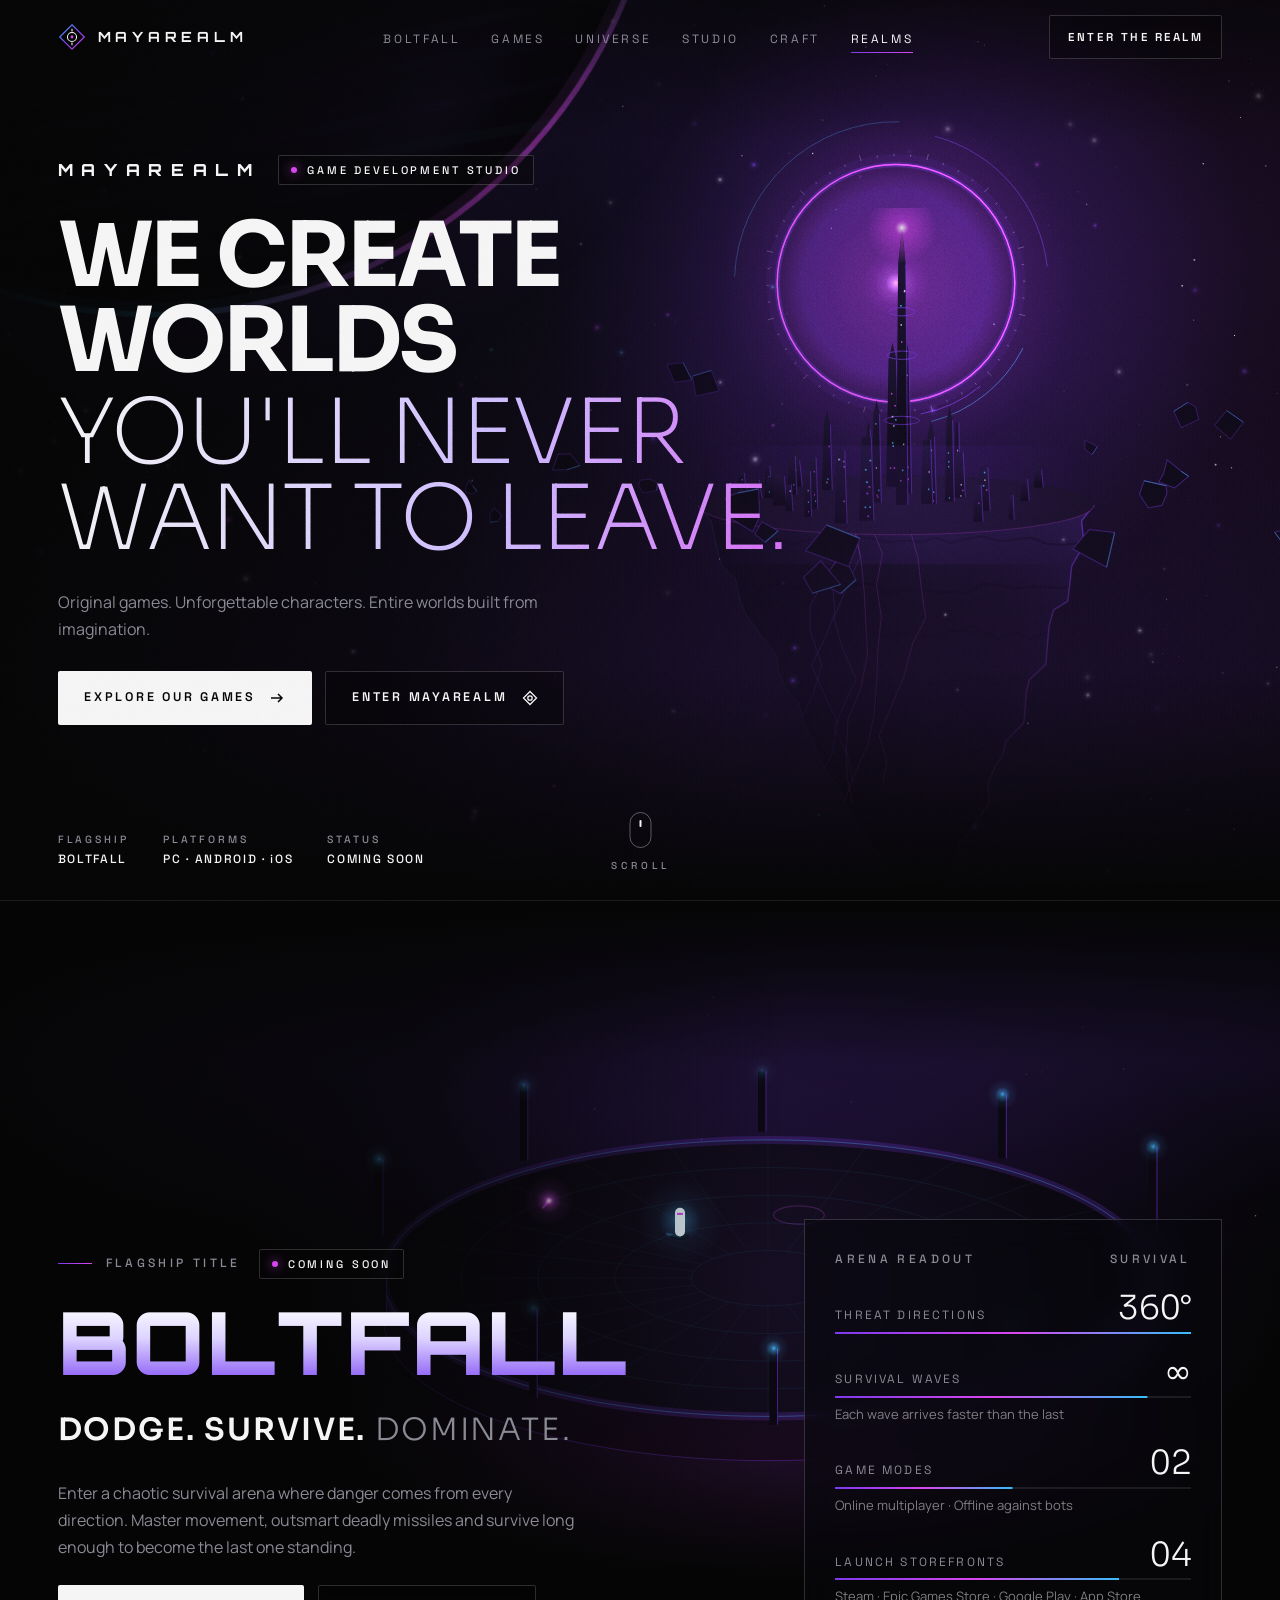
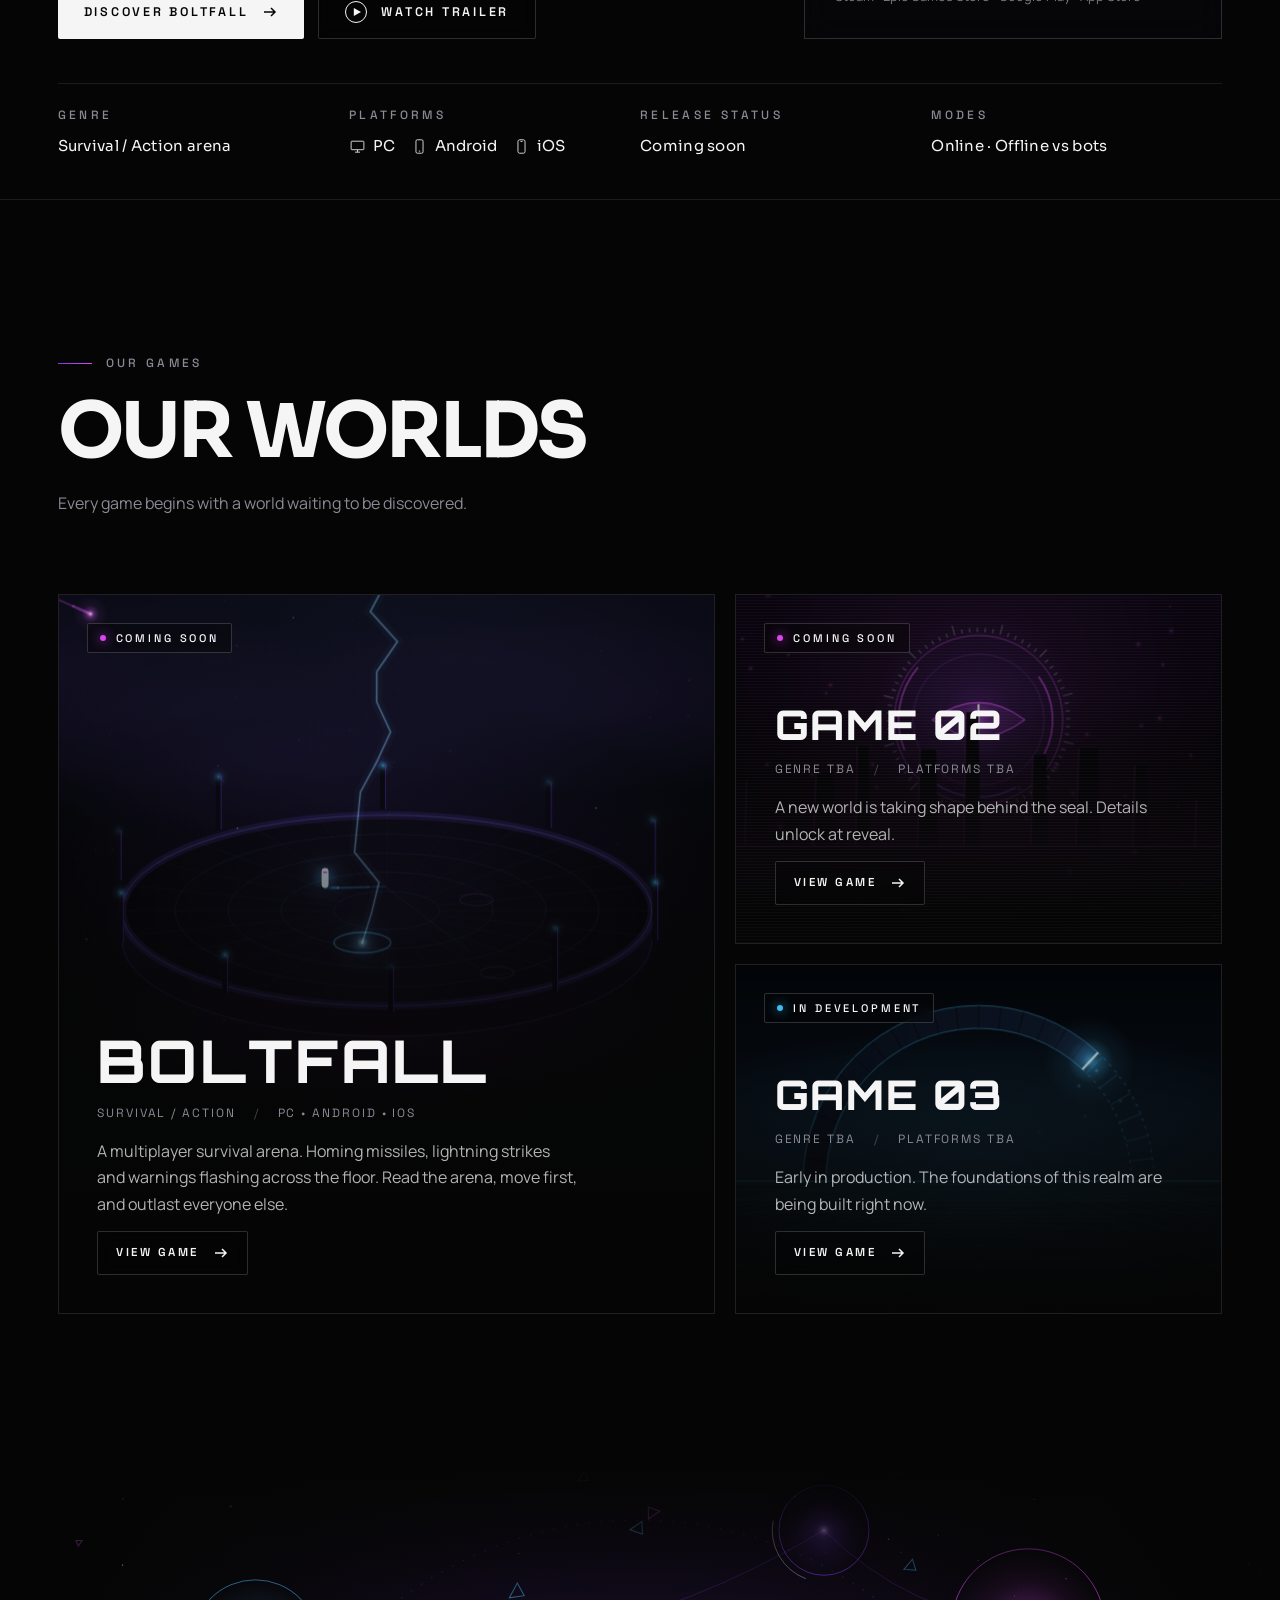
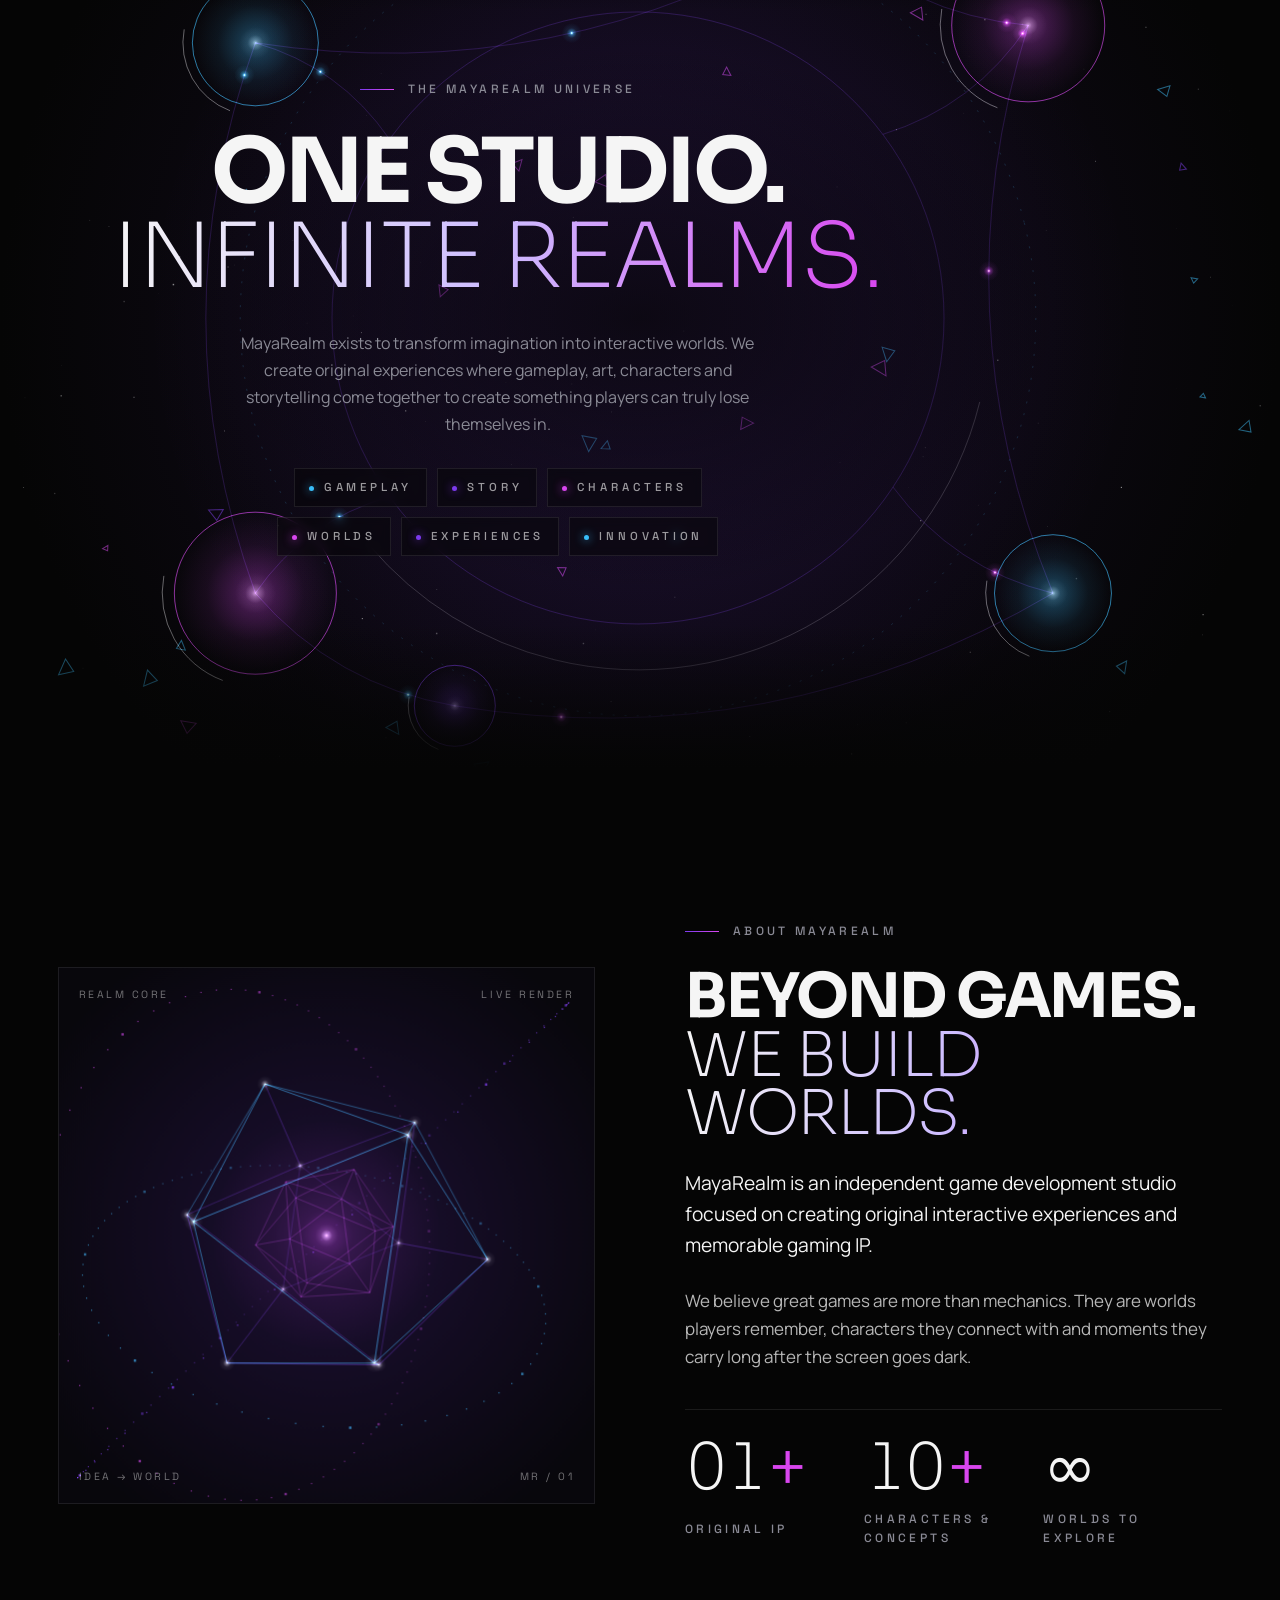
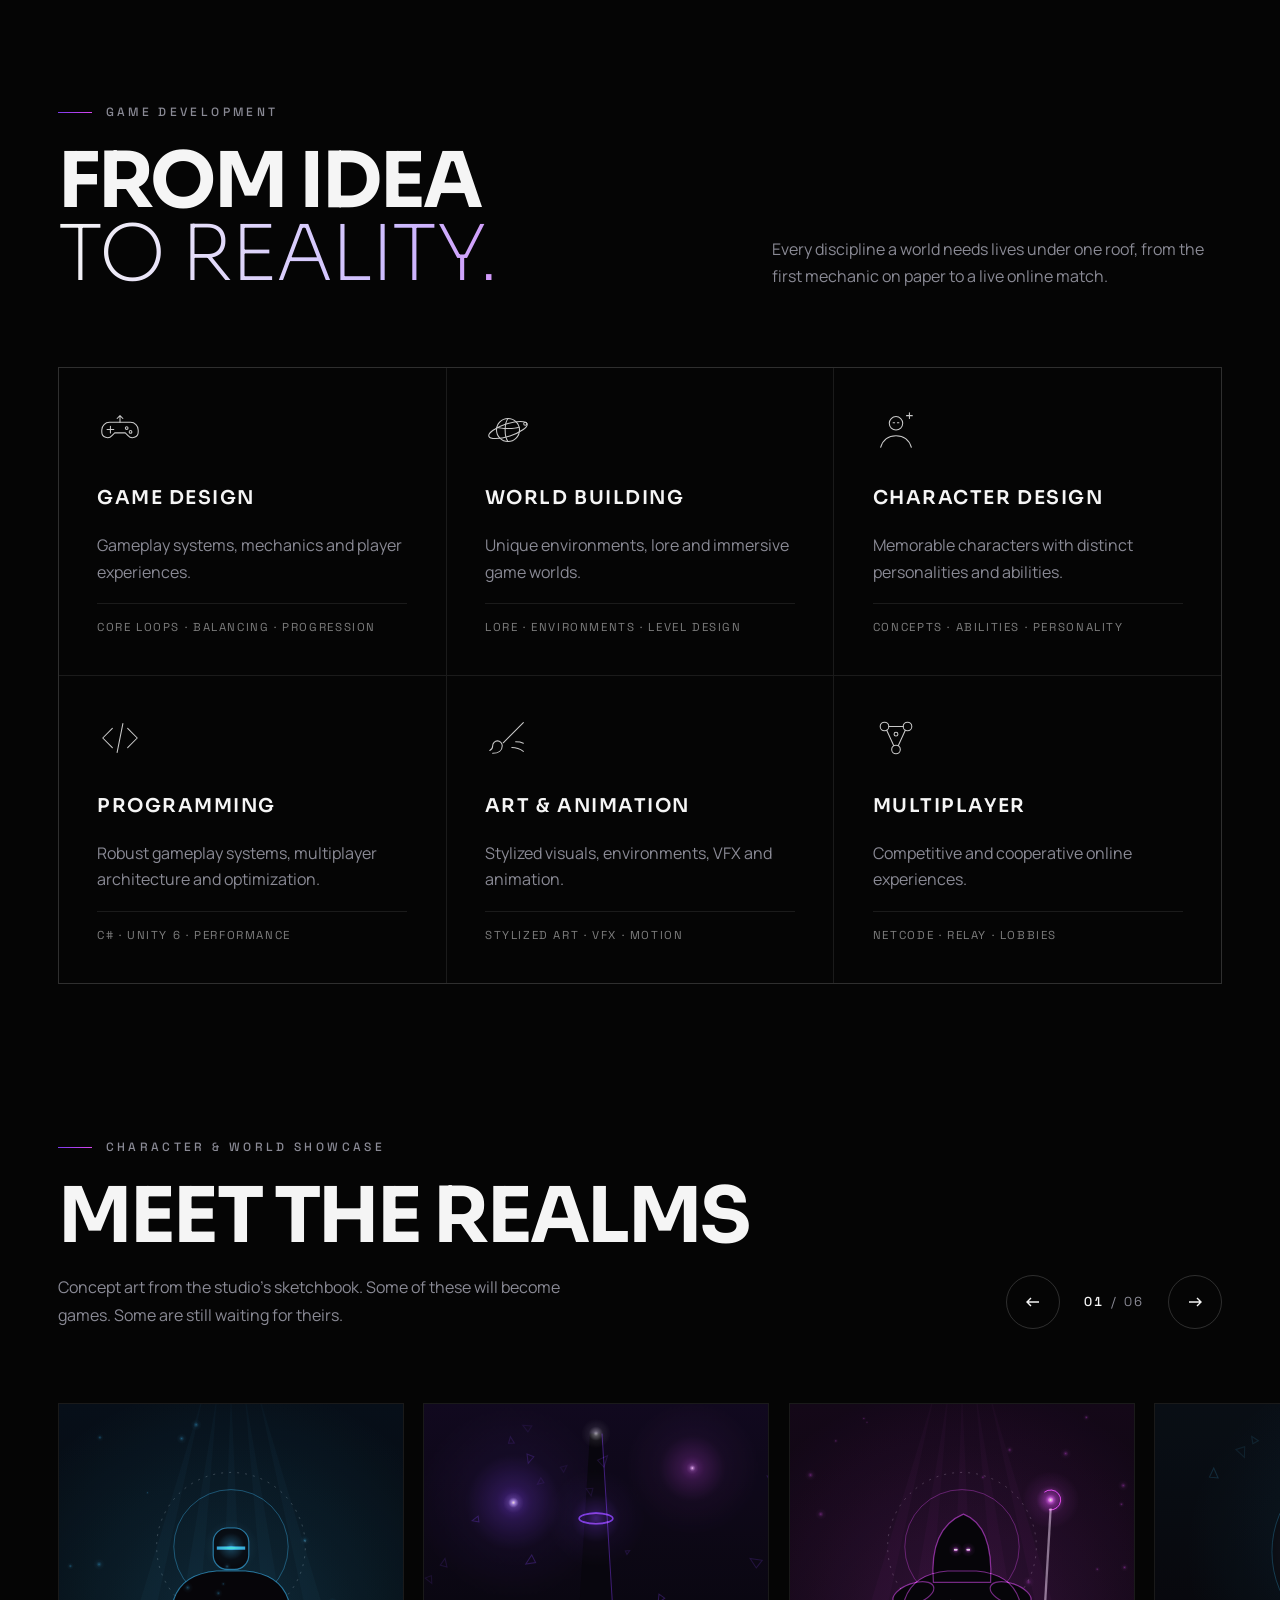
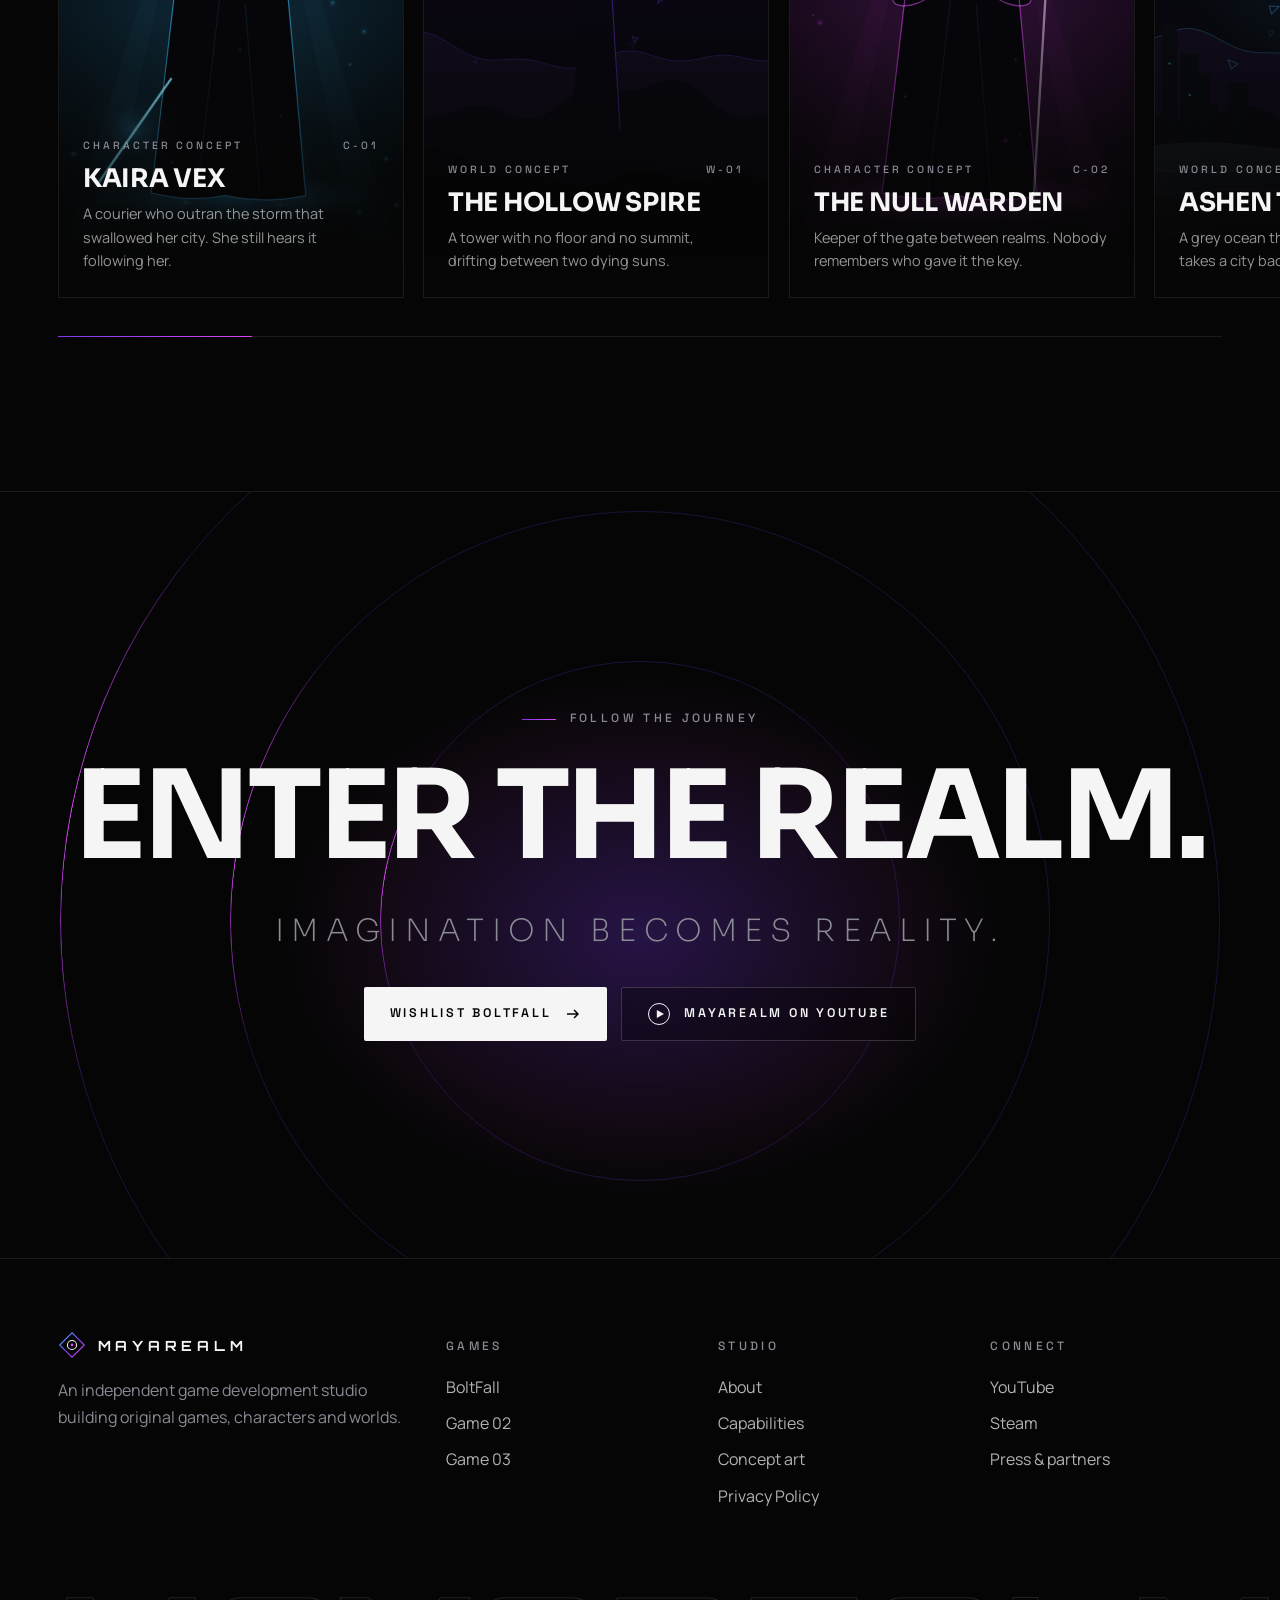
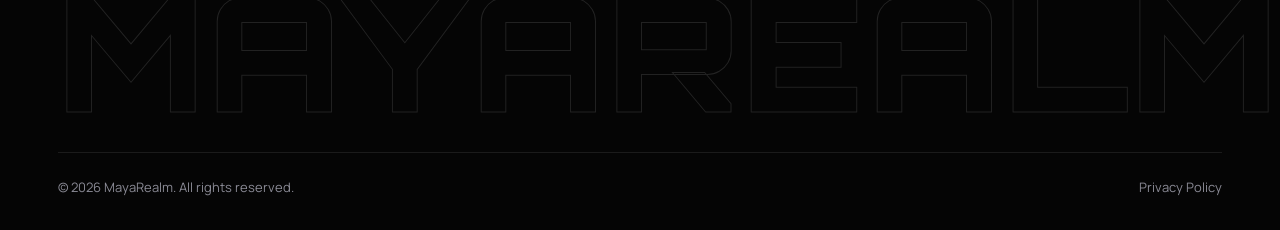
==== index.html @ f2be4c6c "Update print statement from 'Hello' to 'Goodbye'" ====
<!doctype html>
<html lang="en">
<head>
<meta charset="utf-8">
<meta name="viewport" content="width=device-width, initial-scale=1, viewport-fit=cover">
<title>MayaRealm — Game Development Studio</title>
<meta name="description" content="MayaRealm is an independent game development studio creating original games, characters and worlds. Home of BoltFall.">
<meta name="theme-color" content="#050505">
<link rel="icon" href="Maya_Final_Logo.png" type="image">
<!-- Social previews: add og-image.jpg (1200x630) and set your live domain below -->
<meta property="og:type" content="website">
<meta property="og:title" content="MayaRealm — We create worlds you'll never want to leave.">
<meta property="og:description" content="Original games. Unforgettable characters. Entire worlds built from imagination.">
<meta property="og:image" content="og-image.jpg">
<meta name="twitter:card" content="summary_large_image">
<link rel="preconnect" href="https://fonts.googleapis.com">
<link rel="preconnect" href="https://fonts.gstatic.com" crossorigin>
<link rel="stylesheet" href="https://fonts.googleapis.com/css2?family=Manrope:wght@400;500;600;700&family=Orbitron:wght@500;700;800;900&family=Sora:wght@200;300;400;600;700;800&family=Space+Grotesk:wght@400;500;600&display=swap">
<style>
/* Layout: full-bleed cinematic canvases stacked as "realms", each one a scene; content sits on a 1360px wrap with wide gutters. One portal light per scene, everything else stays black. */
:root{
  --void:#050505; --char:#0B0B0F; --plum:#160D24;
  --violet:#7C3AED; --magenta:#D946EF; --ice:#38BDF8;
  --bone:#F5F5F5; --ash:#8A8A95;
  --line:rgba(245,245,245,.09); --line-2:rgba(245,245,245,.17);
  --f-display:'Sora','Segoe UI',system-ui,sans-serif;
  --f-mark:'Orbitron','Sora',system-ui,sans-serif;
  --f-body:'Manrope','Inter',system-ui,-apple-system,sans-serif;
  --f-label:'Space Grotesk',ui-monospace,'SFMono-Regular',Menlo,monospace;
  --gut:clamp(16px,4.5vw,64px);
  --ease:cubic-bezier(.2,.7,.1,1);
  color-scheme:dark;
}
*,*::before,*::after{box-sizing:border-box}
html{background:var(--void);scroll-behavior:smooth;-webkit-text-size-adjust:100%}
body{margin:0;background:var(--void);color:var(--bone);font-family:var(--f-body);font-size:16px;line-height:1.65;-webkit-font-smoothing:antialiased;overflow-x:hidden}
::selection{background:var(--violet);color:var(--bone)}
a{color:inherit;text-decoration:none}
button{font:inherit;color:inherit;background:none;border:0;cursor:pointer;padding:0}
canvas{display:block}
:focus-visible{outline:1px solid var(--ice);outline-offset:4px}
.wrap{width:100%;max-width:1360px;margin-inline:auto;padding-inline:var(--gut)}
.label{font-family:var(--f-label);font-size:12px;font-weight:500;letter-spacing:.28em;text-transform:uppercase;color:var(--ash)}
.h-display{font-family:var(--f-display);font-weight:700;text-transform:uppercase;letter-spacing:-.035em;line-height:.95;text-wrap:balance;margin:0}
.h-display .thin{font-weight:200;letter-spacing:-.02em;display:block}
.lede{color:var(--ash);font-size:clamp(16px,1.25vw,19px);max-width:52ch;margin:0;line-height:1.7}
.grad{background:linear-gradient(100deg,var(--bone) 0%,#cdbcff 50%,var(--magenta) 100%);-webkit-background-clip:text;background-clip:text;color:transparent}
.eyebrow{display:flex;align-items:center;gap:14px}
.eyebrow::before{content:"";width:34px;height:1px;background:linear-gradient(90deg,var(--violet),var(--magenta))}

/* buttons */
.btn{position:relative;display:inline-flex;align-items:center;justify-content:center;gap:14px;height:54px;padding-inline:26px;font-family:var(--f-label);font-size:12.5px;font-weight:600;letter-spacing:.22em;text-transform:uppercase;border-radius:2px;transition:transform .5s var(--ease),box-shadow .5s var(--ease),background .4s,color .4s,border-color .4s;white-space:nowrap}
.btn svg{width:16px;height:16px;flex:none;transition:transform .5s var(--ease)}
.btn:hover svg.arr{transform:translateX(4px)}
.btn-primary{background:var(--bone);color:var(--void)}
.btn-primary:hover{box-shadow:0 0 0 1px rgba(124,58,237,.7),0 12px 50px -8px rgba(124,58,237,.75),0 0 100px -20px rgba(217,70,239,.6)}
.btn-ghost{border:1px solid var(--line-2);color:var(--bone);background:rgba(5,5,5,.3);-webkit-backdrop-filter:blur(8px);backdrop-filter:blur(8px)}
.btn-ghost:hover{border-color:rgba(124,58,237,.85);background:rgba(22,13,36,.7)}
.btn-sm{height:44px;padding-inline:18px;font-size:11.5px}
.btn-row{display:flex;flex-wrap:wrap;gap:14px}
.chip{display:inline-flex;align-items:center;gap:10px;height:30px;padding-inline:12px;border:1px solid var(--line-2);border-radius:2px;font-family:var(--f-label);font-size:11px;font-weight:500;letter-spacing:.26em;text-transform:uppercase;color:var(--bone);background:rgba(5,5,5,.4);-webkit-backdrop-filter:blur(6px);backdrop-filter:blur(6px);white-space:nowrap}
.dot{width:6px;height:6px;border-radius:50%;background:var(--magenta);box-shadow:0 0 12px var(--magenta);animation:pulse 2.4s ease-in-out infinite;flex:none}
.dot.ice{background:var(--ice);box-shadow:0 0 12px var(--ice)}

/* nav */
.nav{position:fixed;inset:0 0 auto 0;z-index:60;padding-top:env(safe-area-inset-top,0px);transition:background .5s,border-color .5s;border-bottom:1px solid transparent}
.nav.scrolled{background:rgba(5,5,5,.74);-webkit-backdrop-filter:blur(14px) saturate(140%);backdrop-filter:blur(14px) saturate(140%);border-bottom-color:var(--line)}
.nav-in{display:flex;align-items:center;justify-content:space-between;height:74px;gap:24px}
.brand{display:flex;align-items:center;gap:12px;font-family:var(--f-mark);font-weight:700;font-size:14px;letter-spacing:.34em}
.brand svg{width:28px;height:28px;flex:none}
.nav-links{display:flex;gap:clamp(18px,2.4vw,34px);list-style:none;margin:0;padding:0}
.nav-links a{font-family:var(--f-label);font-size:12px;letter-spacing:.22em;text-transform:uppercase;color:var(--ash);transition:color .3s;position:relative;padding-block:6px}
.nav-links a::after{content:"";position:absolute;left:0;right:100%;bottom:0;height:1px;background:linear-gradient(90deg,var(--violet),var(--magenta));transition:right .5s var(--ease)}
.nav-links a:hover,.nav-links a.active{color:var(--bone)}
.nav-links a:hover::after,.nav-links a.active::after{right:0}
.burger{display:none;width:44px;height:44px;align-items:center;justify-content:center}
.burger span{display:block;width:22px;height:1px;background:var(--bone);position:relative;transition:background .3s}
.burger span::before,.burger span::after{content:"";position:absolute;left:0;width:22px;height:1px;background:var(--bone);transition:transform .4s var(--ease)}
.burger span::before{top:-7px}.burger span::after{top:7px}
.nav.open .burger span{background:transparent}
.nav.open .burger span::before{transform:translateY(7px) rotate(45deg)}
.nav.open .burger span::after{transform:translateY(-7px) rotate(-45deg)}
.mnav{display:none}
@media (max-width:980px){
  .nav-links,.nav-cta{display:none}
  .burger{display:inline-flex}
  .mnav{display:grid;padding-inline:var(--gut);max-height:0;overflow:hidden;transition:max-height .6s var(--ease)}
  .nav.open{background:rgba(5,5,5,.96)}
  .nav.open .mnav{max-height:560px;padding-bottom:28px}
  .mnav a{font-family:var(--f-display);font-size:26px;font-weight:300;text-transform:uppercase;padding-block:10px;border-bottom:1px solid var(--line)}
}

/* hero */
.hero{position:relative;min-height:100svh;display:grid;align-items:center;overflow:hidden;isolation:isolate}
.hero canvas{position:absolute;inset:0;width:100%;height:100%;z-index:-2}
.hero::before{content:"";position:absolute;inset:0;z-index:-1;background:linear-gradient(90deg,rgba(5,5,5,.93) 0%,rgba(5,5,5,.72) 30%,rgba(5,5,5,.14) 58%,rgba(5,5,5,0) 75%),linear-gradient(0deg,var(--void) 0%,rgba(5,5,5,0) 26%),linear-gradient(180deg,rgba(5,5,5,.6) 0%,rgba(5,5,5,0) 16%)}
.hero-content{padding-block:140px 160px;display:grid;gap:28px;justify-items:start;max-width:880px}
.stamp{display:flex;align-items:center;gap:18px;flex-wrap:wrap}
.stamp .mark{font-family:var(--f-mark);font-weight:800;font-size:clamp(14px,1.3vw,18px);letter-spacing:.52em}
.hero h1{font-size:clamp(2.45rem,7vw,6.8rem)}
.hero h1 .thin{margin-top:.08em}
.seq>*{animation:rise 1.6s var(--ease) both;animation-delay:calc(var(--i,0)*.14s + .25s)}
.hud{position:absolute;left:0;right:0;bottom:30px}
.hud .wrap{display:flex;justify-content:space-between;align-items:flex-end;gap:24px}
.hud-meta{display:flex;gap:34px;flex-wrap:wrap}
.hud-meta div{display:grid;gap:2px}
.hud-meta .label{font-size:10.5px}
.hud-meta b{font-family:var(--f-label);font-weight:500;font-size:12px;letter-spacing:.14em;color:var(--bone)}
.scroll-ind{position:absolute;left:50%;bottom:26px;transform:translateX(-50%);display:grid;justify-items:center;gap:10px}
.scroll-ind .mouse{width:22px;height:36px;border:1px solid rgba(245,245,245,.35);border-radius:12px;position:relative}
.scroll-ind .mouse::after{content:"";position:absolute;left:50%;top:7px;width:2px;height:7px;margin-left:-1px;border-radius:2px;background:var(--bone);animation:wheel 2.8s var(--ease) infinite}
.scroll-ind .label{font-size:10px;letter-spacing:.4em}
@media (max-width:820px){
  .hero{align-items:end}
  .hero::before{background:linear-gradient(0deg,var(--void) 0%,rgba(5,5,5,.9) 40%,rgba(5,5,5,.35) 64%,rgba(5,5,5,.15) 100%)}
  .hero-content{padding-block:50svh 120px}
  .hud-meta{display:none}
}

/* sections */
.sec{position:relative;padding-block:clamp(96px,12vw,176px)}
.sec-head{display:grid;gap:22px;margin-bottom:clamp(44px,6vw,84px)}
.sec-head h2{font-size:clamp(2.4rem,6vw,5.6rem)}
.js .rv{transform:translateY(34px);transition:transform 1.3s var(--ease)}
.js .rv.in{transform:none}

/* featured */
.feature{position:relative;min-height:min(1000px,100svh);display:grid;align-items:end;overflow:hidden;isolation:isolate;border-block:1px solid var(--line)}
.feature canvas{position:absolute;inset:0;width:100%;height:100%;z-index:-2}
.feature::before{content:"";position:absolute;inset:0;z-index:-1;background:linear-gradient(90deg,rgba(5,5,5,.94) 0%,rgba(5,5,5,.7) 32%,rgba(5,5,5,0) 62%),linear-gradient(0deg,rgba(5,5,5,.97) 0%,rgba(5,5,5,0) 40%),linear-gradient(180deg,var(--void) 0%,rgba(5,5,5,0) 18%)}
.feat-grid{display:grid;grid-template-columns:minmax(0,1.25fr) minmax(0,.75fr);gap:48px;align-items:end;padding-block:170px 44px}
.feat-copy{display:grid;gap:24px;justify-items:start;min-width:0}
.feat-title{position:relative;font-family:var(--f-mark);font-weight:900;font-size:clamp(2.6rem,6.8vw,7.2rem);line-height:.9;letter-spacing:.03em;margin:0;background:linear-gradient(180deg,#fff 0%,#ddd4ff 45%,#8b5cf6 100%);-webkit-background-clip:text;background-clip:text;color:transparent}
.feat-title::after{content:attr(data-text);position:absolute;inset:0;background:none;-webkit-text-fill-color:var(--ice);color:var(--ice);opacity:0;animation:glitch 7s steps(1) infinite}
.feat-head{font-family:var(--f-display);font-weight:600;font-size:clamp(1.3rem,2.4vw,2.1rem);letter-spacing:.06em;text-transform:uppercase;margin:0}
.feat-head span{color:var(--ash);font-weight:300}
.stats-panel{border:1px solid var(--line-2);background:rgba(8,8,12,.6);-webkit-backdrop-filter:blur(16px);backdrop-filter:blur(16px);padding:clamp(22px,2.4vw,32px);display:grid;gap:22px;min-width:0}
.stats-panel>.label{display:flex;justify-content:space-between;gap:12px}
.stat{display:grid;grid-template-columns:minmax(0,1fr) auto;gap:6px 16px;align-items:baseline}
.stat .sl{font-family:var(--f-label);font-size:12px;letter-spacing:.18em;text-transform:uppercase;color:var(--ash)}
.stat .sv{font-family:var(--f-display);font-weight:300;font-size:clamp(1.8rem,2.6vw,2.4rem);line-height:1;letter-spacing:-.03em;font-variant-numeric:tabular-nums}
.stat small{grid-column:1/-1;color:rgba(245,245,245,.5);font-size:13px}
.sbar{grid-column:1/-1;height:2px;background:var(--line);overflow:hidden}
.sbar i{display:block;height:100%;background:linear-gradient(90deg,var(--violet),var(--magenta),var(--ice));transform-origin:left;transform:scaleX(var(--v,1));transition:transform 1.8s var(--ease)}
.js .stats-panel:not(.in) .sbar i{transform:scaleX(0)}
.feat-meta{display:grid;grid-template-columns:repeat(4,minmax(0,1fr));border-top:1px solid var(--line);margin-bottom:40px}
.feat-meta>div{padding:22px 20px 0 0;display:grid;gap:8px;align-content:start;min-width:0}
.feat-meta b{font-family:var(--f-display);font-weight:400;font-size:15px;letter-spacing:.02em}
.plats{display:flex;flex-wrap:wrap;gap:8px 16px}
.plat{display:inline-flex;align-items:center;gap:7px;font-family:var(--f-display);font-size:15px}
.plat svg{width:17px;height:17px;stroke:var(--bone);fill:none;stroke-width:1.4;opacity:.85}
.play{width:22px;height:22px;border-radius:50%;border:1px solid currentColor;display:grid;place-items:center}
.play svg{width:8px;height:8px;fill:currentColor;margin-left:1px}
@media (max-width:980px){
  .feat-grid{grid-template-columns:minmax(0,1fr);padding-top:44svh}
  .feature::before{background:linear-gradient(0deg,rgba(5,5,5,.98) 0%,rgba(5,5,5,.86) 52%,rgba(5,5,5,.1) 78%),linear-gradient(180deg,var(--void) 0%,rgba(5,5,5,0) 14%)}
  .feat-meta{grid-template-columns:repeat(2,minmax(0,1fr))}
  .feat-meta>div{padding-bottom:20px}
}

/* worlds */
.worlds{display:grid;grid-template-columns:minmax(0,1.35fr) minmax(0,1fr);gap:20px}
.wcard{position:relative;overflow:hidden;border:1px solid var(--line);background:var(--char);min-height:350px;display:flex;flex-direction:column;justify-content:flex-end;isolation:isolate;transition:border-color .6s,box-shadow .8s var(--ease)}
.wcard.big{grid-row:span 2;min-height:720px}
.wcard canvas{position:absolute;inset:0;width:100%;height:100%;z-index:-3;transform:scale(1.01);filter:brightness(.7) saturate(.9);transition:transform 1.8s var(--ease),filter 1s var(--ease)}
.wcard::before{content:"";position:absolute;inset:0;z-index:-2;background:linear-gradient(0deg,rgba(5,5,5,.97) 0%,rgba(5,5,5,.6) 42%,rgba(5,5,5,0) 72%)}
.wcard.sealed::before{background:repeating-linear-gradient(0deg,rgba(245,245,245,.028) 0 1px,transparent 1px 3px),linear-gradient(0deg,rgba(5,5,5,.97) 0%,rgba(5,5,5,.6) 42%,rgba(5,5,5,0) 72%)}
.wcard::after{content:"";position:absolute;inset:0;z-index:-1;background:radial-gradient(120% 75% at 50% 112%,rgba(124,58,237,.5),rgba(217,70,239,.14) 45%,transparent 72%);opacity:0;transition:opacity 1s var(--ease)}
.wcard:hover canvas,.wcard:focus-within canvas{transform:scale(1.07);filter:brightness(1.05) saturate(1.1)}
.wcard:hover::after,.wcard:focus-within::after{opacity:1}
.wcard:hover{border-color:rgba(124,58,237,.55);box-shadow:0 40px 90px -50px rgba(124,58,237,.8)}
.wtop{position:absolute;top:0;left:0;right:0;display:flex;justify-content:space-between;align-items:center;gap:12px;padding:clamp(18px,2.4vw,28px)}
.explore{font-family:var(--f-label);font-size:12px;font-weight:600;letter-spacing:.28em;opacity:0;transform:translateX(-14px);transition:opacity .6s,transform .9s var(--ease)}
.wcard:hover .explore,.wcard:focus-within .explore{opacity:1;transform:none}
.wbody{padding:clamp(22px,3vw,40px);display:grid;gap:14px;justify-items:start}
.wtitle{font-family:var(--f-mark);font-weight:800;font-size:clamp(1.8rem,3.2vw,3rem);letter-spacing:.04em;line-height:1;margin:0;transition:letter-spacing 1s var(--ease),text-shadow 1s}
.wcard.big .wtitle{font-size:clamp(2.2rem,4.6vw,4.4rem)}
.wcard:hover .wtitle,.wcard:focus-within .wtitle{letter-spacing:.1em;text-shadow:0 0 40px rgba(124,58,237,.6)}
.wspecs{display:flex;flex-wrap:wrap;gap:6px 18px;font-family:var(--f-label);font-size:12px;letter-spacing:.16em;text-transform:uppercase;color:var(--ash)}
.wspecs span+span::before{content:"/";margin-right:18px;color:rgba(245,245,245,.25)}
.wdesc{color:rgba(245,245,245,.72);max-width:48ch;margin:0}
@media (max-width:900px){
  .worlds{grid-template-columns:minmax(0,1fr)}
  .wcard.big{grid-row:auto;min-height:580px}
  .wcard{min-height:440px}
}

/* universe */
.universe{position:relative;min-height:clamp(780px,100svh,1000px);display:grid;place-items:center;overflow:hidden;isolation:isolate;text-align:center}
.universe canvas{position:absolute;inset:0;width:100%;height:100%;z-index:-2}
.universe::before{content:"";position:absolute;inset:0;z-index:-1;background:radial-gradient(46% 42% at 50% 50%,rgba(5,5,5,.72),rgba(5,5,5,0) 72%),linear-gradient(180deg,var(--void) 0%,rgba(5,5,5,0) 16%,rgba(5,5,5,0) 84%,var(--void) 100%)}
.u-center{display:grid;gap:30px;justify-items:center;max-width:880px;padding-block:130px}
.u-center h2{font-size:clamp(2.5rem,7vw,6.4rem)}
.u-center .lede{text-align:center}
.kw{position:absolute;font-family:var(--f-label);font-size:11.5px;font-weight:500;letter-spacing:.34em;color:rgba(245,245,245,.62);padding:9px 14px;border:1px solid var(--line);background:rgba(5,5,5,.45);-webkit-backdrop-filter:blur(4px);backdrop-filter:blur(4px);animation:float 13s ease-in-out infinite alternate;white-space:nowrap}
.kw::before{content:"";display:inline-block;width:5px;height:5px;border-radius:50%;background:var(--c,var(--violet));margin-right:10px;vertical-align:middle;box-shadow:0 0 10px var(--c,var(--violet))}
@media (max-width:1280px){
  .kw-set{display:flex;flex-wrap:wrap;justify-content:center;gap:10px;max-width:520px}
  .kw{position:static;animation:none}
}

/* about */
.about-grid{display:grid;grid-template-columns:minmax(0,1fr) minmax(0,1fr);gap:clamp(40px,7vw,120px);align-items:center}
.core{position:relative;aspect-ratio:1/1;width:100%;max-width:100%;border:1px solid var(--line);background:#08070c;overflow:hidden}
.core canvas{position:absolute;inset:0;width:100%;height:100%}
.core .hudl{position:absolute;font-family:var(--f-label);font-size:10.5px;letter-spacing:.24em;text-transform:uppercase;color:rgba(245,245,245,.45)}
.core .tl{top:18px;left:20px}.core .tr{top:18px;right:20px}.core .bl{bottom:18px;left:20px}.core .br{bottom:18px;right:20px}
.core i{position:absolute;width:14px;height:14px;border-color:rgba(245,245,245,.35);border-style:solid;border-width:0}
.core i:nth-of-type(1){top:-1px;left:-1px;border-top-width:1px;border-left-width:1px}
.core i:nth-of-type(2){top:-1px;right:-1px;border-top-width:1px;border-right-width:1px}
.core i:nth-of-type(3){bottom:-1px;left:-1px;border-bottom-width:1px;border-left-width:1px}
.core i:nth-of-type(4){bottom:-1px;right:-1px;border-bottom-width:1px;border-right-width:1px}
.about-copy{display:grid;gap:26px;min-width:0}
.about-copy h2{font-size:clamp(2.2rem,4.8vw,4.5rem)}
.about-copy p{margin:0;color:rgba(245,245,245,.74);max-width:56ch;font-size:17px}
.about-copy p.first{color:var(--bone);font-size:clamp(18px,1.5vw,21px);line-height:1.6}
.stats{display:grid;grid-template-columns:repeat(3,minmax(0,1fr));border-top:1px solid var(--line);margin-top:12px}
.stats>div{padding:26px 16px 0 0;display:grid;gap:10px;min-width:0}
.num{font-family:var(--f-display);font-weight:200;font-size:clamp(2.6rem,5vw,4.4rem);line-height:1;letter-spacing:-.04em;font-variant-numeric:tabular-nums}
.num em{font-style:normal;color:var(--magenta);font-weight:300}
@media (max-width:900px){.about-grid{grid-template-columns:minmax(0,1fr)}}

/* craft */
.craft-head{display:grid;grid-template-columns:minmax(0,1.2fr) minmax(0,.8fr);gap:40px;align-items:end;margin-bottom:clamp(44px,6vw,80px)}
.craft-head h2{font-size:clamp(2.4rem,6vw,5.6rem)}
.caps{display:grid;grid-template-columns:repeat(3,minmax(0,1fr));gap:1px;background:var(--line);border:1px solid var(--line)}
.cap{--mx:50%;--my:0%;background:var(--void);padding:clamp(28px,3vw,44px);display:flex;flex-direction:column;gap:18px;min-height:300px;position:relative;overflow:hidden;isolation:isolate;transition:background .7s}
.cap::before{content:"";position:absolute;inset:0;z-index:-1;background:radial-gradient(420px circle at var(--mx) var(--my),rgba(124,58,237,.2),transparent 60%);opacity:0;transition:opacity .6s}
.cap:hover{background:#08060d}
.cap:hover::before{opacity:1}
.cap svg{width:46px;height:46px;stroke:var(--bone);stroke-width:1.1;fill:none;stroke-linecap:round;stroke-linejoin:round;opacity:.82;transition:stroke .6s,filter .6s,opacity .6s,transform .9s var(--ease)}
.cap:hover svg{stroke:#c9b6ff;opacity:1;filter:drop-shadow(0 0 7px rgba(124,58,237,.95)) drop-shadow(0 0 18px rgba(217,70,239,.45));transform:translateY(-3px)}
.cap h3{font-family:var(--f-display);font-weight:600;font-size:19px;letter-spacing:.08em;text-transform:uppercase;margin:12px 0 0}
.cap p{margin:0;color:var(--ash);max-width:34ch}
.cap .tools{margin-top:auto;padding-top:14px;border-top:1px solid var(--line);font-family:var(--f-label);font-size:11.5px;letter-spacing:.14em;text-transform:uppercase;color:rgba(245,245,245,.5)}
@media (max-width:1000px){.caps{grid-template-columns:repeat(2,minmax(0,1fr))}.craft-head{grid-template-columns:minmax(0,1fr)}}
@media (max-width:620px){.caps{grid-template-columns:minmax(0,1fr)}.cap{min-height:0}}

/* realms gallery */
.realms-head{display:flex;justify-content:space-between;align-items:flex-end;gap:28px;flex-wrap:wrap;margin-bottom:clamp(36px,5vw,64px)}
.realms-head h2{font-size:clamp(2.4rem,6vw,5.6rem)}
.ctrls{display:flex;align-items:center;gap:14px}
.ctrl{width:54px;height:54px;border:1px solid var(--line-2);border-radius:50%;display:grid;place-items:center;transition:border-color .4s,background .4s}
.ctrl:hover{border-color:rgba(124,58,237,.9);background:rgba(22,13,36,.7)}
.ctrl svg{width:18px;height:18px;stroke:var(--bone);fill:none;stroke-width:1.4}
.counter{font-family:var(--f-label);font-size:13px;letter-spacing:.2em;font-variant-numeric:tabular-nums;color:var(--ash);min-width:80px;text-align:center}
.counter b{color:var(--bone);font-weight:500}
.track{display:flex;gap:20px;overflow-x:auto;scroll-snap-type:x mandatory;--pad:max(var(--gut),calc((100% - 1360px)/2 + var(--gut)));padding-inline:var(--pad);scroll-padding-inline:var(--pad);padding-block:10px 30px;scrollbar-width:none;cursor:grab;outline-offset:-2px}
.track::-webkit-scrollbar{display:none}
.track.drag{cursor:grabbing;scroll-snap-type:none}
.track.drag .rcard{pointer-events:none}
.rcard{--rx:0deg;--ry:0deg;flex:0 0 clamp(270px,27vw,380px);max-width:calc(100% - 2*var(--gut));aspect-ratio:3/4.3;scroll-snap-align:start;position:relative;border:1px solid var(--line);overflow:hidden;isolation:isolate;display:flex;flex-direction:column;justify-content:flex-end;transform:perspective(1000px) rotateX(var(--rx)) rotateY(var(--ry));transition:transform .6s var(--ease),border-color .6s,box-shadow .8s}
.rcard canvas{position:absolute;inset:0;width:100%;height:100%;z-index:-2;transition:transform 1.6s var(--ease),filter 1s;filter:brightness(.85)}
.rcard::before{content:"";position:absolute;inset:0;z-index:-1;background:linear-gradient(0deg,rgba(5,5,5,.95) 0%,rgba(5,5,5,.5) 34%,rgba(5,5,5,0) 58%)}
.rcard:hover{border-color:rgba(124,58,237,.55);box-shadow:0 40px 80px -50px rgba(124,58,237,.9)}
.rcard:hover canvas{transform:scale(1.05);filter:brightness(1.05)}
.rbody{padding:24px;display:grid;gap:10px}
.rtag{display:flex;justify-content:space-between;gap:10px}
.rtag .label{font-size:10.5px}
.rname{font-family:var(--f-display);font-weight:700;font-size:clamp(1.4rem,2vw,1.75rem);letter-spacing:-.01em;text-transform:uppercase;line-height:1.05;margin:0}
.rdesc{margin:0;font-size:14.5px;color:rgba(245,245,245,.6);transition:color .6s}
.rcard:hover .rdesc{color:rgba(245,245,245,.85)}
.progress{height:1px;background:var(--line);position:relative;margin-top:8px}
.progress i{position:absolute;left:0;top:0;bottom:0;width:var(--p,20%);background:linear-gradient(90deg,var(--violet),var(--magenta));transition:width .3s}

/* enter */
.enter{position:relative;overflow:hidden;isolation:isolate;text-align:center;padding-block:clamp(130px,17vw,230px);border-top:1px solid var(--line)}
.enter::before{content:"";position:absolute;inset:0;z-index:-2;background:radial-gradient(38% 46% at 50% 58%,rgba(124,58,237,.28),rgba(217,70,239,.06) 55%,transparent 75%)}
.ring{position:absolute;left:50%;top:56%;width:var(--s);aspect-ratio:1;border-radius:50%;border:1px solid rgba(124,58,237,.22);transform:translate(-50%,-50%);z-index:-1;pointer-events:none}
.ring::after{content:"";position:absolute;inset:-1px;border-radius:50%;background:conic-gradient(from 0deg,transparent 0 70%,rgba(217,70,239,.9) 78%,transparent 86%);-webkit-mask:radial-gradient(farthest-side,transparent calc(100% - 1.5px),#000 calc(100% - 1px));mask:radial-gradient(farthest-side,transparent calc(100% - 1.5px),#000 calc(100% - 1px));animation:spin var(--d,18s) linear infinite}
.enter-in{display:grid;gap:30px;justify-items:center}
.enter h2{font-size:clamp(2.8rem,9.6vw,9.4rem)}
.enter .sub{font-family:var(--f-display);font-weight:200;font-size:clamp(1.1rem,2.4vw,2rem);letter-spacing:.24em;text-transform:uppercase;color:var(--ash);margin:0}
.enter .btn-row{justify-content:center}

/* footer */
.foot{position:relative;overflow:hidden;border-top:1px solid var(--line);padding-block:72px 32px}
.foot-grid{display:grid;grid-template-columns:minmax(0,1.5fr) repeat(3,minmax(0,1fr));gap:40px}
.foot p{color:var(--ash);margin:18px 0 0;max-width:36ch}
.foot ul{list-style:none;margin:16px 0 0;padding:0;display:grid;gap:10px}
.foot ul a{color:rgba(245,245,245,.72);transition:color .3s}
.foot ul a:hover{color:var(--bone)}
.foot-word{font-family:var(--f-mark);font-weight:900;font-size:clamp(3rem,12.4vw,12.5rem);line-height:.9;letter-spacing:.02em;color:transparent;-webkit-text-stroke:1px rgba(245,245,245,.12);margin:72px 0 0;white-space:nowrap;text-align:center;user-select:none}
.foot-bottom{display:flex;justify-content:space-between;flex-wrap:wrap;gap:12px 24px;margin-top:28px;padding-top:24px;border-top:1px solid var(--line);color:var(--ash);font-size:13px}
@media (max-width:820px){.foot-grid{grid-template-columns:repeat(2,minmax(0,1fr))}.foot-grid>div:first-child{grid-column:1/-1}}

/* dialog + toast */
dialog.modal{width:min(980px,calc(100% - 32px));max-height:calc(100svh - 32px);padding:0;border:1px solid var(--line-2);background:var(--char);color:var(--bone);border-radius:2px;overflow:auto}
dialog.modal::backdrop{background:rgba(5,5,5,.82);-webkit-backdrop-filter:blur(8px);backdrop-filter:blur(8px)}
.mclose{position:absolute;top:14px;right:14px;z-index:3;width:44px;height:44px;display:grid;place-items:center;border:1px solid var(--line-2);border-radius:50%;background:rgba(5,5,5,.6)}
.mclose svg{width:16px;height:16px;stroke:var(--bone);stroke-width:1.5}
.screen{position:relative;aspect-ratio:16/9;width:100%;max-width:100%;background:#050505;overflow:hidden}
.screen canvas{position:absolute;inset:0;width:100%;height:100%}
.screen .over{position:absolute;inset:0;display:grid;place-items:center;align-content:center;gap:14px;text-align:center;background:radial-gradient(60% 60% at 50% 50%,rgba(5,5,5,.2),rgba(5,5,5,.75));padding:24px}
.bigplay{width:78px;height:78px;border-radius:50%;border:1px solid rgba(245,245,245,.6);display:grid;place-items:center;box-shadow:0 0 60px rgba(124,58,237,.6)}
.bigplay svg{width:22px;height:22px;fill:var(--bone);margin-left:4px}
.mbody{padding:clamp(22px,3.5vw,44px);display:grid;gap:18px}
.mbody h3{font-family:var(--f-mark);font-weight:800;font-size:clamp(1.6rem,3.6vw,2.6rem);letter-spacing:.05em;margin:0}
.feats{display:grid;grid-template-columns:repeat(2,minmax(0,1fr));gap:1px;background:var(--line);border:1px solid var(--line);margin-top:8px}
.feats div{background:var(--char);padding:22px;display:grid;gap:6px}
.feats b{font-family:var(--f-display);font-weight:600;font-size:15px;letter-spacing:.06em;text-transform:uppercase}
.feats span{color:var(--ash);font-size:14.5px}
@media (max-width:640px){.feats{grid-template-columns:minmax(0,1fr)}}
.toast{position:fixed;left:50%;bottom:calc(24px + env(safe-area-inset-bottom,0px));z-index:80;transform:translate(-50%,20px);opacity:0;pointer-events:none;transition:opacity .4s,transform .6s var(--ease);background:rgba(11,11,15,.92);border:1px solid var(--line-2);padding:14px 20px;font-family:var(--f-label);font-size:12.5px;letter-spacing:.12em;max-width:calc(100% - 32px);text-align:center}
.toast.show{opacity:1;transform:translate(-50%,0)}
#grain{position:fixed;inset:0;pointer-events:none;z-index:70;opacity:.06;mix-blend-mode:overlay;animation:grain .9s steps(5) infinite}

@keyframes rise{from{opacity:0;transform:translateY(22px);filter:blur(8px)}to{opacity:1;transform:none;filter:none}}
@keyframes pulse{0%,100%{opacity:1}50%{opacity:.35}}
@keyframes wheel{0%{transform:translateY(0);opacity:0}25%{opacity:1}70%{transform:translateY(12px);opacity:0}100%{opacity:0}}
@keyframes float{from{transform:translate3d(0,0,0)}to{transform:translate3d(10px,-22px,0)}}
@keyframes spin{to{transform:rotate(360deg)}}
@keyframes grain{0%{background-position:0 0}20%{background-position:-40px 30px}40%{background-position:30px -50px}60%{background-position:-60px -20px}80%{background-position:50px 60px}100%{background-position:0 0}}
@keyframes glitch{0%,92%,100%{opacity:0;transform:none;clip-path:inset(0 0 0 0)}93%{opacity:.8;transform:translate(3px,-1px);clip-path:inset(12% 0 64% 0)}94.5%{opacity:.7;transform:translate(-4px,1px);clip-path:inset(58% 0 18% 0)}96%{opacity:.5;transform:translate(2px,0);clip-path:inset(36% 0 44% 0)}}
@media (prefers-reduced-motion:reduce){
  *,*::before,*::after{animation-duration:.001ms!important;animation-iteration-count:1!important;animation-delay:0s!important;transition-duration:.001ms!important}
  html{scroll-behavior:auto}
  .feat-title::after{display:none}
}

/* ===== Privacy Policy page ===== */
.foot-legal{color:var(--ash);transition:color .3s}
.foot-legal:hover{color:var(--bone)}
.legal-hero{position:relative;overflow:hidden;isolation:isolate;padding-block:170px 72px;border-bottom:1px solid var(--line)}
.legal-hero::before{content:"";position:absolute;inset:0;z-index:-1;background:radial-gradient(50% 80% at 85% 0%,rgba(124,58,237,.28),transparent 70%),radial-gradient(30% 60% at 100% 30%,rgba(217,70,239,.1),transparent 70%)}
.legal-hero .wrap{display:grid;gap:24px;justify-items:start}
.legal-hero h1{font-size:clamp(2.6rem,7vw,6rem)}
.legal-meta{display:flex;flex-wrap:wrap;gap:10px}
.legal-grid{display:grid;grid-template-columns:minmax(0,260px) minmax(0,1fr);gap:clamp(32px,6vw,96px);padding-block:72px 120px;align-items:start}
.toc{position:sticky;top:calc(96px + env(safe-area-inset-top,0px));display:grid;gap:4px}
.toc .label{margin-bottom:12px}
.toc a{font-size:14px;color:var(--ash);padding:6px 0 6px 14px;border-left:1px solid var(--line);transition:color .3s,border-color .3s}
.toc a:hover,.toc a.active{color:var(--bone);border-left-color:var(--violet)}
.legal{max-width:72ch;min-width:0}
.legal section{padding-block:8px 36px;scroll-margin-top:100px}
.legal section+section{border-top:1px solid var(--line);padding-top:36px}
.legal h2{font-family:var(--f-display);font-weight:600;font-size:clamp(1.3rem,2vw,1.6rem);letter-spacing:.01em;text-transform:uppercase;margin:0 0 16px;display:flex;gap:16px;align-items:baseline}
.legal h2 span{font-family:var(--f-label);font-size:12px;font-weight:500;letter-spacing:.2em;color:var(--violet)}
.legal h3{font-family:var(--f-display);font-weight:600;font-size:16px;margin:24px 0 8px;color:var(--bone)}
.legal p,.legal li{color:rgba(245,245,245,.74)}
.legal p{margin:0 0 14px}
.legal ul{margin:0 0 14px;padding-left:20px;display:grid;gap:8px}
.legal li::marker{color:var(--violet)}
.legal strong{color:var(--bone);font-weight:600}
.legal a{color:#c9b6ff;text-decoration:underline;text-decoration-color:rgba(124,58,237,.5);text-underline-offset:3px}
.legal a:hover{color:var(--bone)}
.legal .note{border:1px solid var(--line-2);background:rgba(22,13,36,.45);padding:18px 20px;margin:0 0 14px;color:rgba(245,245,245,.8)}
.tbl{overflow-x:auto;margin:6px 0 16px;border:1px solid var(--line)}
.tbl table{width:100%;border-collapse:collapse;font-size:14.5px;min-width:560px}
.tbl th,.tbl td{text-align:left;padding:12px 16px;border-bottom:1px solid var(--line);vertical-align:top}
.tbl th{font-family:var(--f-label);font-size:11px;font-weight:500;letter-spacing:.2em;text-transform:uppercase;color:var(--ash);background:rgba(11,11,15,.8)}
.tbl td{color:rgba(245,245,245,.74)}
.tbl tr:last-child td{border-bottom:0}
.ph{color:var(--magenta);font-family:var(--f-label);font-size:.92em}
@media (max-width:900px){.legal-grid{grid-template-columns:minmax(0,1fr)}.toc{position:static}}
.legal a,.legal p{overflow-wrap:anywhere}

</style>
</head>
<body>
<div id="grain" aria-hidden="true"></div>

<header class="nav" id="nav">
  <div class="wrap nav-in">
    <a href="#top" class="brand" aria-label="MayaRealm home">
      <svg viewBox="0 0 32 32" fill="none" aria-hidden="true"><defs><linearGradient id="bm" x1="0" y1="0" x2="1" y2="1"><stop offset="0" stop-color="#38BDF8"/><stop offset=".5" stop-color="#7C3AED"/><stop offset="1" stop-color="#D946EF"/></linearGradient></defs><path d="M16 2 30 16 16 30 2 16Z" stroke="url(#bm)" stroke-width="1.4"/><circle cx="16" cy="16" r="5.2" stroke="#F5F5F5" stroke-width="1.2"/><circle cx="16" cy="16" r="1.6" fill="#D946EF"/><path d="M16 6.5v3.2M16 22.3v3.2" stroke="#F5F5F5" stroke-width="1.2"/></svg>
      MAYAREALM
    </a>
    <ul class="nav-links">
      <li><a href="#boltfall">BoltFall</a></li>
      <li><a href="#worlds">Games</a></li>
      <li><a href="#universe">Universe</a></li>
      <li><a href="#studio">Studio</a></li>
      <li><a href="#craft">Craft</a></li>
      <li><a href="#realms">Realms</a></li>
    </ul>
    <a href="#enter" class="btn btn-ghost btn-sm nav-cta">Enter the realm</a>
    <button class="burger" id="burger" aria-label="Open menu" aria-expanded="false"><span></span></button>
  </div>
  <nav class="mnav" aria-label="Mobile">
    <a href="#boltfall">BoltFall</a><a href="#worlds">Games</a><a href="#universe">Universe</a><a href="#studio">Studio</a><a href="#craft">Craft</a><a href="#realms">Realms</a><a href="#enter">Enter the realm</a><a href="/privacy.html">Privacy Policy</a>
  </nav>
</header>

<main id="top">
  <!-- 1. HERO -->
  <section class="hero" aria-label="MayaRealm">
    <canvas id="hero-cv" aria-hidden="true"></canvas>
    <div class="wrap">
      <div class="hero-content seq">
        <div class="stamp" style="--i:0"><span class="mark">MAYAREALM</span><span class="chip"><span class="dot"></span>Game development studio</span></div>
        <h1 class="h-display" style="--i:1">We create worlds <span class="thin grad">you'll never want to leave.</span></h1>
        <p class="lede" style="--i:2">Original games. Unforgettable characters. Entire worlds built from imagination.</p>
        <div class="btn-row" style="--i:3">
          <a href="#worlds" class="btn btn-primary">Explore our games <svg class="arr" viewBox="0 0 16 16" fill="none" stroke="currentColor" stroke-width="1.5"><path d="M2 8h11M9 4l4 4-4 4"/></svg></a>
          <a href="#universe" class="btn btn-ghost">Enter MayaRealm <svg viewBox="0 0 16 16" fill="none" stroke="currentColor" stroke-width="1.3"><path d="M8 1.5 14.5 8 8 14.5 1.5 8Z"/><circle cx="8" cy="8" r="2.2"/></svg></a>
        </div>
      </div>
    </div>
    <div class="hud" aria-hidden="true">
      <div class="wrap">
        <div class="hud-meta">
          <div><span class="label">Flagship</span><b>BOLTFALL</b></div>
          <div><span class="label">Platforms</span><b>PC · ANDROID · iOS</b></div>
          <div><span class="label">Status</span><b>COMING SOON</b></div>
        </div>
      </div>
    </div>
    <a href="#boltfall" class="scroll-ind" aria-label="Scroll to BoltFall"><span class="mouse"></span><span class="label">Scroll</span></a>
  </section>

  <!-- 2. FEATURED GAME -->
  <section class="feature" id="boltfall" aria-label="BoltFall">
    <canvas id="bf-cv" aria-hidden="true"></canvas>
    <div class="wrap">
      <div class="feat-grid">
        <div class="feat-copy rv">
          <div class="stamp"><span class="label eyebrow">Flagship title</span><span class="chip"><span class="dot"></span>Coming soon</span></div>
          <h2 class="feat-title" data-text="BOLTFALL">BOLTFALL</h2>
          <p class="feat-head">Dodge. Survive. <span>Dominate.</span></p>
          <p class="lede">Enter a chaotic survival arena where danger comes from every direction. Master movement, outsmart deadly missiles and survive long enough to become the last one standing.</p>
          <div class="btn-row">
            <button class="btn btn-primary" data-open="discover">Discover BoltFall <svg class="arr" viewBox="0 0 16 16" fill="none" stroke="currentColor" stroke-width="1.5"><path d="M2 8h11M9 4l4 4-4 4"/></svg></button>
            <button class="btn btn-ghost" data-open="trailer"><span class="play"><svg viewBox="0 0 10 10"><path d="M1 0l9 5-9 5z"/></svg></span>Watch trailer</button>
          </div>
        </div>
        <div class="stats-panel rv" id="bf-stats">
          <div class="label"><span>Arena readout</span><span>Survival</span></div>
          <div class="stat"><span class="sl">Threat directions</span><span class="sv"><span data-count="360">360</span>°</span><div class="sbar"><i style="--v:1"></i></div></div>
          <div class="stat"><span class="sl">Survival waves</span><span class="sv">∞</span><div class="sbar"><i style="--v:.88"></i></div><small>Each wave arrives faster than the last</small></div>
          <div class="stat"><span class="sl">Game modes</span><span class="sv"><span data-count="2" data-pad="2">02</span></span><div class="sbar"><i style="--v:.5"></i></div><small>Online multiplayer · Offline against bots</small></div>
          <div class="stat"><span class="sl">Launch storefronts</span><span class="sv"><span data-count="4" data-pad="2">04</span></span><div class="sbar"><i style="--v:.8"></i></div><small>Steam · Epic Games Store · Google Play · App Store</small></div>
        </div>
      </div>
      <div class="feat-meta">
        <div><span class="label">Genre</span><b>Survival / Action arena</b></div>
        <div><span class="label">Platforms</span>
          <div class="plats">
            <span class="plat"><svg viewBox="0 0 24 24"><rect x="3" y="4.5" width="18" height="12" rx="1"/><path d="M8.5 20h7M12 16.5V20"/></svg>PC</span>
            <span class="plat"><svg viewBox="0 0 24 24"><rect x="7" y="2.5" width="10" height="19" rx="2"/><path d="M11 18.5h2"/></svg>Android</span>
            <span class="plat"><svg viewBox="0 0 24 24"><rect x="7" y="2.5" width="10" height="19" rx="2.5"/><path d="M10.5 4.8h3"/></svg>iOS</span>
          </div>
        </div>
        <div><span class="label">Release status</span><b>Coming soon</b></div>
        <div><span class="label">Modes</span><b>Online · Offline vs bots</b></div>
      </div>
    </div>
  </section>

  <!-- 3. OUR WORLDS -->
  <section class="sec" id="worlds" aria-labelledby="worlds-h">
    <div class="wrap">
      <div class="sec-head rv">
        <span class="label eyebrow">Our games</span>
        <h2 class="h-display" id="worlds-h">Our worlds</h2>
        <p class="lede">Every game begins with a world waiting to be discovered.</p>
      </div>
      <div class="worlds">
        <article class="wcard big rv">
          <canvas id="w1" aria-hidden="true"></canvas>
          <div class="wtop"><span class="chip"><span class="dot"></span>Coming soon</span><span class="explore">EXPLORE →</span></div>
          <div class="wbody">
            <h3 class="wtitle">BOLTFALL</h3>
            <div class="wspecs"><span>Survival / Action</span><span>PC • Android • iOS</span></div>
            <p class="wdesc">A multiplayer survival arena. Homing missiles, lightning strikes and warnings flashing across the floor. Read the arena, move first, and outlast everyone else.</p>
            <a href="#boltfall" class="btn btn-ghost btn-sm">View game <svg class="arr" viewBox="0 0 16 16" fill="none" stroke="currentColor" stroke-width="1.5"><path d="M2 8h11M9 4l4 4-4 4"/></svg></a>
          </div>
        </article>
        <article class="wcard sealed rv">
          <canvas id="w2" aria-hidden="true"></canvas>
          <div class="wtop"><span class="chip"><span class="dot"></span>Coming soon</span><span class="explore">EXPLORE →</span></div>
          <div class="wbody">
            <h3 class="wtitle">GAME 02</h3>
            <div class="wspecs"><span>Genre TBA</span><span>Platforms TBA</span></div>
            <p class="wdesc">A new world is taking shape behind the seal. Details unlock at reveal.</p>
            <button class="btn btn-ghost btn-sm" data-toast="GAME 02 is still sealed. Details unlock at reveal.">View game <svg class="arr" viewBox="0 0 16 16" fill="none" stroke="currentColor" stroke-width="1.5"><path d="M2 8h11M9 4l4 4-4 4"/></svg></button>
          </div>
        </article>
        <article class="wcard rv">
          <canvas id="w3" aria-hidden="true"></canvas>
          <div class="wtop"><span class="chip"><span class="dot ice"></span>In development</span><span class="explore">EXPLORE →</span></div>
          <div class="wbody">
            <h3 class="wtitle">GAME 03</h3>
            <div class="wspecs"><span>Genre TBA</span><span>Platforms TBA</span></div>
            <p class="wdesc">Early in production. The foundations of this realm are being built right now.</p>
            <button class="btn btn-ghost btn-sm" data-toast="GAME 03 is in development. More soon.">View game <svg class="arr" viewBox="0 0 16 16" fill="none" stroke="currentColor" stroke-width="1.5"><path d="M2 8h11M9 4l4 4-4 4"/></svg></button>
          </div>
        </article>
      </div>
    </div>
  </section>

  <!-- 4. UNIVERSE -->
  <section class="universe" id="universe" aria-labelledby="uni-h">
    <canvas id="uni-cv" aria-hidden="true"></canvas>
    <div class="wrap">
      <div class="u-center rv">
        <span class="label eyebrow">The MayaRealm universe</span>
        <h2 class="h-display" id="uni-h">One studio. <span class="thin grad">Infinite realms.</span></h2>
        <p class="lede">MayaRealm exists to transform imagination into interactive worlds. We create original experiences where gameplay, art, characters and storytelling come together to create something players can truly lose themselves in.</p>
        <div class="kw-set">
          <span class="kw" style="left:4%;top:22%;--c:var(--ice)">GAMEPLAY</span>
          <span class="kw" style="left:6%;top:52%;animation-delay:-4s">STORY</span>
          <span class="kw" style="left:3%;top:80%;--c:var(--magenta);animation-delay:-8s">CHARACTERS</span>
          <span class="kw" style="right:4%;top:19%;--c:var(--magenta);animation-delay:-2s">WORLDS</span>
          <span class="kw" style="right:3%;top:50%;animation-delay:-6s">EXPERIENCES</span>
          <span class="kw" style="right:5%;top:79%;--c:var(--ice);animation-delay:-10s">INNOVATION</span>
        </div>
      </div>
    </div>
  </section>

  <!-- 5. ABOUT -->
  <section class="sec" id="studio" aria-labelledby="about-h">
    <div class="wrap about-grid">
      <div class="core rv" aria-hidden="true">
        <canvas id="core-cv"></canvas>
        <i></i><i></i><i></i><i></i>
        <span class="hudl tl">Realm core</span><span class="hudl tr">Live render</span>
        <span class="hudl bl">Idea → world</span><span class="hudl br">MR / 01</span>
      </div>
      <div class="about-copy rv">
        <span class="label eyebrow">About MayaRealm</span>
        <h2 class="h-display" id="about-h">Beyond games. <span class="thin grad">We build worlds.</span></h2>
        <p class="first">MayaRealm is an independent game development studio focused on creating original interactive experiences and memorable gaming IP.</p>
        <p>We believe great games are more than mechanics. They are worlds players remember, characters they connect with and moments they carry long after the screen goes dark.</p>
        <!-- Studio figures: edit the numbers and labels below as the studio grows -->
        <div class="stats">
          <div><span class="num"><span data-count="1" data-pad="2">01</span><em>+</em></span><span class="label">Original IP</span></div>
          <div><span class="num"><span data-count="10">10</span><em>+</em></span><span class="label">Characters &amp; concepts</span></div>
          <div><span class="num">∞</span><span class="label">Worlds to explore</span></div>
        </div>
      </div>
    </div>
  </section>

  <!-- 6. GAME DEVELOPMENT -->
  <section class="sec" id="craft" aria-labelledby="craft-h" style="padding-top:0">
    <div class="wrap">
      <div class="craft-head rv">
        <div style="display:grid;gap:22px"><span class="label eyebrow">Game development</span><h2 class="h-display" id="craft-h">From idea <span class="thin grad">to reality.</span></h2></div>
        <p class="lede">Every discipline a world needs lives under one roof, from the first mechanic on paper to a live online match.</p>
      </div>
      <div class="caps rv">
        <div class="cap">
          <svg viewBox="0 0 48 48" aria-hidden="true"><path d="M13 16h22a8 8 0 0 1 8 8v2a6 6 0 0 1-10.6 3.9L29.5 27h-11l-2.9 2.9A6 6 0 0 1 5 26v-2a8 8 0 0 1 8-8z"/><path d="M14 20v7M10.5 23.5h7"/><circle cx="31" cy="22" r="1.4"/><circle cx="35" cy="26" r="1.4"/><path d="M24 16V9m0 0-3 3m3-3 3 3"/></svg>
          <h3>Game design</h3><p>Gameplay systems, mechanics and player experiences.</p><span class="tools">Core loops · Balancing · Progression</span>
        </div>
        <div class="cap">
          <svg viewBox="0 0 48 48" aria-hidden="true"><circle cx="24" cy="24" r="12"/><ellipse cx="24" cy="24" rx="21" ry="6.5" transform="rotate(-18 24 24)"/><path d="M12.5 21c4 2 19 2 23 0M24 12c-4 5-4 19 0 24"/><circle cx="42" cy="17.5" r="1.6"/></svg>
          <h3>World building</h3><p>Unique environments, lore and immersive game worlds.</p><span class="tools">Lore · Environments · Level design</span>
        </div>
        <div class="cap">
          <svg viewBox="0 0 48 48" aria-hidden="true"><path d="M17 17a7 7 0 1 0 14 0 7 7 0 0 0-14 0z"/><path d="M8 42c2.5-8 8.5-12 16-12s13.5 4 16 12"/><path d="M38 6v6M35 9h6"/><path d="M21 16.5h1.5M25.5 16.5H27"/></svg>
          <h3>Character design</h3><p>Memorable characters with distinct personalities and abilities.</p><span class="tools">Concepts · Abilities · Personality</span>
        </div>
        <div class="cap">
          <svg viewBox="0 0 48 48" aria-hidden="true"><path d="M16 14 6 24l10 10M32 14l10 10-10 10M27 9l-6 30"/></svg>
          <h3>Programming</h3><p>Robust gameplay systems, multiplayer architecture and optimization.</p><span class="tools">C# · Unity 6 · Performance</span>
        </div>
        <div class="cap">
          <svg viewBox="0 0 48 48" aria-hidden="true"><path d="M8 40c6 0 10-3 10-8a5 5 0 0 0-10 0c0 2-1 4-3 5"/><path d="M19 29 40 8"/><path d="M28 34c4 0 8 1 12 4M32 28c3 0 6 .5 8 1.5"/></svg>
          <h3>Art &amp; animation</h3><p>Stylized visuals, environments, VFX and animation.</p><span class="tools">Stylized art · VFX · Motion</span>
        </div>
        <div class="cap">
          <svg viewBox="0 0 48 48" aria-hidden="true"><circle cx="12" cy="12" r="4.5"/><circle cx="36" cy="12" r="4.5"/><circle cx="24" cy="36" r="4.5"/><path d="M16.5 12h15M14.3 16l7.4 16M33.7 16l-7.4 16"/><circle cx="24" cy="20" r="2"/></svg>
          <h3>Multiplayer</h3><p>Competitive and cooperative online experiences.</p><span class="tools">Netcode · Relay · Lobbies</span>
        </div>
      </div>
    </div>
  </section>

  <!-- 7. MEET THE REALMS -->
  <section class="sec" id="realms" aria-labelledby="realms-h" style="padding-top:0">
    <div class="wrap">
      <div class="realms-head rv">
        <div style="display:grid;gap:22px"><span class="label eyebrow">Character &amp; world showcase</span><h2 class="h-display" id="realms-h">Meet the realms</h2><p class="lede">Concept art from the studio's sketchbook. Some of these will become games. Some are still waiting for theirs.</p></div>
        <div class="ctrls">
          <button class="ctrl" id="prev" aria-label="Previous concept"><svg viewBox="0 0 18 18"><path d="M15 9H3m4-4L3 9l4 4"/></svg></button>
          <span class="counter" id="counter"><b>01</b> / 06</span>
          <button class="ctrl" id="next" aria-label="Next concept"><svg viewBox="0 0 18 18"><path d="M3 9h12m-4-4 4 4-4 4"/></svg></button>
        </div>
      </div>
    </div>
    <div class="track" id="track" tabindex="0" aria-label="Concept art gallery">
      <article class="rcard"><canvas data-realm="0" aria-hidden="true"></canvas><div class="rbody"><div class="rtag"><span class="label">Character concept</span><span class="label">C-01</span></div><h3 class="rname">Kaira Vex</h3><p class="rdesc">A courier who outran the storm that swallowed her city. She still hears it following her.</p></div></article>
      <article class="rcard"><canvas data-realm="1" aria-hidden="true"></canvas><div class="rbody"><div class="rtag"><span class="label">World concept</span><span class="label">W-01</span></div><h3 class="rname">The Hollow Spire</h3><p class="rdesc">A tower with no floor and no summit, drifting between two dying suns.</p></div></article>
      <article class="rcard"><canvas data-realm="2" aria-hidden="true"></canvas><div class="rbody"><div class="rtag"><span class="label">Character concept</span><span class="label">C-02</span></div><h3 class="rname">The Null Warden</h3><p class="rdesc">Keeper of the gate between realms. Nobody remembers who gave it the key.</p></div></article>
      <article class="rcard"><canvas data-realm="3" aria-hidden="true"></canvas><div class="rbody"><div class="rtag"><span class="label">World concept</span><span class="label">W-02</span></div><h3 class="rname">Ashen Tide</h3><p class="rdesc">A grey ocean that rises once a century and takes a city back with it.</p></div></article>
      <article class="rcard"><canvas data-realm="4" aria-hidden="true"></canvas><div class="rbody"><div class="rtag"><span class="label">Character concept</span><span class="label">C-03</span></div><h3 class="rname">Orrin, the Cartographer</h3><p class="rdesc">He maps worlds that do not exist yet. Lately, some of them have started to.</p></div></article>
      <article class="rcard"><canvas data-realm="5" aria-hidden="true"></canvas><div class="rbody"><div class="rtag"><span class="label">World concept</span><span class="label">W-03</span></div><h3 class="rname">Verdant Maw</h3><p class="rdesc">A forest of living glass that slowly grows toward anything warm.</p></div></article>
    </div>
    <div class="wrap"><div class="progress" aria-hidden="true"><i id="prog"></i></div></div>
  </section>

  <!-- 8. ENTER -->
  <section class="enter" id="enter" aria-labelledby="enter-h">
    <span class="ring" style="--s:min(520px,86vw);--d:14s"></span>
    <span class="ring" style="--s:min(820px,130vw);--d:26s"></span>
    <span class="ring" style="--s:min(1160px,180vw);--d:40s"></span>
    <div class="wrap enter-in rv">
      <span class="label eyebrow">Follow the journey</span>
      <h2 class="h-display" id="enter-h">Enter the realm.</h2>
      <p class="sub">Imagination becomes reality.</p>
      <div class="btn-row">
        <a href="#" class="btn btn-primary" data-link="steam" data-toast="The Steam page link is coming soon.">Wishlist BoltFall <svg class="arr" viewBox="0 0 16 16" fill="none" stroke="currentColor" stroke-width="1.5"><path d="M2 8h11M9 4l4 4-4 4"/></svg></a>
        <a href="#" class="btn btn-ghost" data-link="youtube" data-toast="The YouTube channel link is coming soon."><span class="play"><svg viewBox="0 0 10 10"><path d="M1 0l9 5-9 5z"/></svg></span>MayaRealm on YouTube</a>
      </div>
    </div>
  </section>
</main>

<footer class="foot">
  <div class="wrap">
    <div class="foot-grid">
      <div>
        <a href="#top" class="brand"><svg viewBox="0 0 32 32" fill="none" aria-hidden="true"><path d="M16 2 30 16 16 30 2 16Z" stroke="url(#bm)" stroke-width="1.4"/><circle cx="16" cy="16" r="5.2" stroke="#F5F5F5" stroke-width="1.2"/><circle cx="16" cy="16" r="1.6" fill="#D946EF"/></svg>MAYAREALM</a>
        <p>An independent game development studio building original games, characters and worlds.</p>
      </div>
      <div><span class="label">Games</span><ul><li><a href="#boltfall">BoltFall</a></li><li><a href="#worlds">Game 02</a></li><li><a href="#worlds">Game 03</a></li></ul></div>
      <div><span class="label">Studio</span><ul><li><a href="#studio">About</a></li><li><a href="#craft">Capabilities</a></li><li><a href="#realms">Concept art</a></li><li><a href="/privacy.html">Privacy Policy</a></li></ul></div>
      <div><span class="label">Connect</span><ul><li><a href="#" data-link="youtube" data-toast="The YouTube channel link is coming soon.">YouTube</a></li><li><a href="#" data-link="steam" data-toast="The Steam page link is coming soon.">Steam</a></li><li><a href="#" data-link="press" data-toast="Press and partnership contact is coming soon.">Press &amp; partners</a></li></ul></div>
    </div>
    <div class="foot-word" aria-hidden="true">MAYAREALM</div>
    <div class="foot-bottom"><span>© 2026 MayaRealm. All rights reserved.</span><span><a href="/privacy.html" class="foot-legal">Privacy Policy</a></span></div>
  </div>
</footer>

<dialog class="modal" id="dlg" aria-label="BoltFall">
  <button class="mclose" id="dlg-x" aria-label="Close"><svg viewBox="0 0 16 16" fill="none"><path d="M3 3l10 10M13 3 3 13"/></svg></button>
  <div data-pane="trailer">
    <div class="screen"><canvas id="tr-cv" aria-hidden="true"></canvas>
      <div class="over"><span class="bigplay"><svg viewBox="0 0 10 10"><path d="M1 0l9 5-9 5z"/></svg></span><span class="label" style="color:var(--bone)">BoltFall · Official trailer</span><span class="label">Premieres on the MayaRealm YouTube channel</span></div>
    </div>
  </div>
  <div data-pane="discover" hidden>
    <div class="screen" style="aspect-ratio:21/8"><canvas id="ds-cv" aria-hidden="true"></canvas></div>
    <div class="mbody">
      <span class="chip" style="justify-self:start"><span class="dot"></span>Coming soon</span>
      <h3>BOLTFALL</h3>
      <p class="lede">A multiplayer survival arena for PC, Android and iOS. Danger comes from every direction and every wave arrives faster than the last.</p>
      <div class="feats">
        <div><b>Online arenas</b><span>Host a match or join a lobby. Every missile, hit and elimination is synced for every player.</span></div>
        <div><b>Offline survival</b><span>Face endless waves alone or against bots. The missiles speed up each round.</span></div>
        <div><b>Read the floor</b><span>Every strike is marked on the arena before it lands. Move early and you live.</span></div>
        <div><b>Everywhere you play</b><span>Steam and the Epic Games Store on PC, Google Play on Android, the App Store on iOS.</span></div>
      </div>
    </div>
  </div>
</dialog>
<div class="toast" id="toast" role="status" aria-live="polite"></div>

<script>
/* MayaRealm — shared helpers + canvas scene manager
   Classic script (no build step). Load order is set in index.html. */

const RM=matchMedia('(prefers-reduced-motion: reduce)').matches;
const DPR=Math.min(2,window.devicePixelRatio||1);
const C={v:'#7C3AED',m:'#D946EF',b:'#38BDF8',w:'#F5F5F5'};
const TAU=Math.PI*2;
const $=s=>document.querySelector(s);
document.documentElement.classList.add('js');

function mulberry(a){return function(){a|=0;a=a+0x6D2B79F5|0;let t=Math.imul(a^a>>>15,1|a);t=t+Math.imul(t^t>>>7,61|t)^t;return((t^t>>>14)>>>0)/4294967296}}
function rgba(hex,a){const n=parseInt(hex.slice(1),16);return `rgba(${n>>16&255},${n>>8&255},${n&255},${a})`}
const sprites={};
function glow(hex){if(sprites[hex])return sprites[hex];const s=64,c=document.createElement('canvas');c.width=c.height=s;const g=c.getContext('2d');const gr=g.createRadialGradient(s/2,s/2,0,s/2,s/2,s/2);gr.addColorStop(0,rgba(hex,1));gr.addColorStop(.18,rgba(hex,.5));gr.addColorStop(.5,rgba(hex,.1));gr.addColorStop(1,rgba(hex,0));g.fillStyle=gr;g.fillRect(0,0,s,s);return sprites[hex]=c}
function dotGlow(ctx,hex,x,y,size,a){if(a<=0||size<=0)return;ctx.globalAlpha=Math.min(1,a);ctx.drawImage(glow(hex),x-size/2,y-size/2,size,size);ctx.globalAlpha=1}
function haze(ctx,x,y,r,hex,a,sx=1,sy=1){if(r<=0)return;ctx.save();ctx.translate(x,y);ctx.scale(sx,sy);const g=ctx.createRadialGradient(0,0,0,0,0,r);g.addColorStop(0,rgba(hex,a));g.addColorStop(1,rgba(hex,0));ctx.fillStyle=g;ctx.fillRect(-r,-r,2*r,2*r);ctx.restore()}
function rr(p,x,y,w,h,r){p.moveTo(x+r,y);p.arcTo(x+w,y,x+w,y+h,r);p.arcTo(x+w,y+h,x,y+h,r);p.arcTo(x,y+h,x,y,r);p.arcTo(x,y,x+w,y,r);p.closePath()}
function offscreen(w,h,sc=DPR){const c=document.createElement('canvas');c.width=Math.ceil(w*sc);c.height=Math.ceil(h*sc);const g=c.getContext('2d');g.scale(sc,sc);return[c,g]}

const P={x:0,y:0};
addEventListener('pointermove',e=>{P.x=e.clientX/innerWidth*2-1;P.y=e.clientY/innerHeight*2-1},{passive:true});

/* ---------- scene manager ---------- */
const scenes=[],byEl=new Map();
function paint(s,t){if(!s.w)return;const c=s.ctx;c.setTransform(DPR,0,0,DPR,0,0);c.globalAlpha=1;c.globalCompositeOperation='source-over';try{s.api.draw(c,s.w,s.h,t)}catch(err){console.error(err)}}
function size(s){const r=s.el.getBoundingClientRect();const w=Math.round(r.width),h=Math.round(r.height);if(!w||!h)return;if(w===s.w&&h===s.h)return;s.w=w;s.h=h;s.el.width=Math.round(w*DPR);s.el.height=Math.round(h*DPR);s.api.init&&s.api.init(w,h);paint(s,RM?9000:performance.now())}
const io=new IntersectionObserver(es=>es.forEach(e=>{const s=byEl.get(e.target);if(s){s.vis=e.isIntersecting;if(s.vis){size(s);if(RM)paint(s,9000)}}}),{rootMargin:'150px'});
const ro=new ResizeObserver(es=>es.forEach(e=>{const s=byEl.get(e.target);s&&size(s)}));
function scene(el,api){if(!el)return;const s={el,ctx:el.getContext('2d'),w:0,h:0,vis:false,api};scenes.push(s);byEl.set(el,s);ro.observe(el);io.observe(el);return s}
let hidden=false;document.addEventListener('visibilitychange',()=>hidden=document.hidden);
function loop(t){if(!hidden)for(const s of scenes)if(s.vis)paint(s,t);requestAnimationFrame(loop)}


/* MayaRealm — hero scene: the floating realm
   Classic script (no build step). Load order is set in index.html. */

/* ---------- hero: floating realm ---------- */
function renderIsland(R,seed){
  const r=mulberry(seed),W=R*3,H=R*3.7,ox=W/2,top=R*1.5;const[c,g]=offscreen(W,H);
  const tipX=ox+R*.14,depth=R*2.05,N=26,L=[],Rt=[];
  for(let i=0;i<=N;i++){const tt=i/N,mid=ox+(tipX-ox)*tt,wd=R*Math.pow(1-tt,.8),j=()=>(r()-.5)*R*.09*(1-tt*.5);
    L.push([mid-wd+j(),top+tt*depth+(r()-.5)*R*.05]);Rt.push([mid+wd+j(),top+tt*depth+(r()-.5)*R*.05])}
  L[0]=[ox-R,top];Rt[0]=[ox+R,top];L[N]=[tipX,top+depth];Rt[N]=[tipX,top+depth];
  const rock=new Path2D();rock.moveTo(L[0][0],L[0][1]);L.forEach(p=>rock.lineTo(p[0],p[1]));for(let i=N;i>=0;i--)rock.lineTo(Rt[i][0],Rt[i][1]);rock.closePath();
  let gr=g.createLinearGradient(0,top,0,top+depth);gr.addColorStop(0,'#251843');gr.addColorStop(.25,'#130c20');gr.addColorStop(1,'#050408');g.fillStyle=gr;g.fill(rock);
  g.save();g.clip(rock);
  gr=g.createLinearGradient(ox-R,0,ox+R,0);gr.addColorStop(0,'rgba(0,0,0,.55)');gr.addColorStop(.6,'rgba(0,0,0,0)');gr.addColorStop(1,rgba(C.v,.14));g.fillStyle=gr;g.fillRect(0,0,W,H);
  for(let k=0;k<7;k++){const y=top+R*(.18+k*.24);g.beginPath();for(let x=ox-R;x<=ox+R;x+=R*.08){const yy=y+(r()-.5)*R*.05;x===ox-R?g.moveTo(x,yy):g.lineTo(x,yy)}g.strokeStyle='rgba(0,0,0,.45)';g.lineWidth=2;g.stroke();g.strokeStyle=rgba(C.v,.07);g.lineWidth=1;g.stroke()}
  g.globalCompositeOperation='lighter';
  for(let k=0;k<6;k++){let x=ox+(r()-.5)*R*1.2,y=top+R*.1;g.beginPath();g.moveTo(x,y);for(let s=0;s<9;s++){x+=(r()-.5)*R*.16;y+=R*.12+r()*R*.06;g.lineTo(x,y)}g.strokeStyle=rgba(k%2?C.m:C.v,.3);g.lineWidth=1;g.stroke()}
  g.restore();
  const rim=new Path2D();rim.moveTo(Rt[0][0],Rt[0][1]);Rt.forEach(p=>rim.lineTo(p[0],p[1]));
  gr=g.createLinearGradient(0,top,0,top+depth);gr.addColorStop(0,rgba(C.v,.85));gr.addColorStop(1,rgba(C.m,0));g.strokeStyle=gr;g.lineWidth=1.4;g.stroke(rim);
  const rimL=new Path2D();rimL.moveTo(L[0][0],L[0][1]);L.forEach(p=>rimL.lineTo(p[0],p[1]));g.strokeStyle=rgba(C.b,.14);g.lineWidth=1;g.stroke(rimL);
  g.beginPath();g.ellipse(ox,top,R,R*.15,0,0,TAU);g.fillStyle='#1a1129';g.fill();
  g.beginPath();g.ellipse(ox,top,R,R*.15,0,0,Math.PI);g.strokeStyle=rgba(C.m,.35);g.stroke();
  const B=[];for(let i=0;i<30;i++){const xo=r()*2-1,z=r()*2-1,hf=Math.pow(1-Math.abs(xo),1.7);B.push({x:ox+xo*R*.8,z,y:top+z*R*.1,h:R*(.08+hf*.72*(.4+r()*.6)),w:R*(.028+r()*.05),sp:r()})}
  B.push({x:ox+R*.03,z:.01,y:top,h:R*1.22,w:R*.06,sp:1,main:true});B.sort((a,b)=>a.z-b.z);
  for(const b of B){const{x,y,h,w}=b;g.beginPath();g.moveTo(x-w/2,y);g.lineTo(x-w*.32,y-h);if(b.main||b.sp>.6)g.lineTo(x,y-h-w*(b.main?3:1.4));g.lineTo(x+w*.32,y-h);g.lineTo(x+w/2,y);g.closePath();
    const bg=g.createLinearGradient(0,y-h,0,y);bg.addColorStop(0,'#1e1535');bg.addColorStop(1,'#08060d');g.fillStyle=bg;g.fill();
    g.beginPath();g.moveTo(x+w/2,y);g.lineTo(x+w*.32,y-h);g.strokeStyle=rgba(C.v,.6);g.lineWidth=1;g.stroke();
    g.globalCompositeOperation='lighter';
    const n=Math.floor(h/(R*.035));for(let k=0;k<n;k++){if(r()<.4){const wy=y-h*.05-r()*h*.85,wx=x+(r()-.5)*w*.45;g.fillStyle=[rgba(C.b,.9),rgba(C.m,.8),rgba(C.w,.7)][Math.floor(r()*3)];g.fillRect(wx,wy,Math.max(1,w*.12),Math.max(1,R*.008))}}
    if(b.main){for(const k of[.35,.62,.8]){g.beginPath();g.ellipse(x,y-h*k,w*1.8*(1-k*.5),w*.35,0,0,TAU);g.strokeStyle=rgba(C.v,.55);g.stroke()}
      const tx=x,ty=y-h-w*3,tg=g.createRadialGradient(tx,ty,0,tx,ty,R*.18);tg.addColorStop(0,rgba(C.w,.95));tg.addColorStop(.2,rgba(C.m,.5));tg.addColorStop(1,rgba(C.m,0));g.fillStyle=tg;g.fillRect(tx-R*.2,ty-R*.2,R*.4,R*.4)}
    g.globalCompositeOperation='source-over'}
  g.globalCompositeOperation='lighter';gr=g.createRadialGradient(ox,top,0,ox,top,R);gr.addColorStop(0,rgba(C.v,.16));gr.addColorStop(1,rgba(C.v,0));g.fillStyle=gr;g.fillRect(ox-R,top-R*.3,2*R,R*.6);
  return{c,w:W,h:H,ox,oy:top,tipX,tipY:top+depth};
}
function renderPlanet(r){
  const s=r*2.5,C0=s/2;const[c,g]=offscreen(s,s,1);
  let gr=g.createRadialGradient(C0,C0,r*.95,C0,C0,r*1.22);gr.addColorStop(0,rgba(C.v,.16));gr.addColorStop(1,rgba(C.v,0));g.fillStyle=gr;g.fillRect(0,0,s,s);
  g.beginPath();g.arc(C0,C0,r,0,TAU);gr=g.createRadialGradient(C0+r*.55,C0+r*.6,0,C0,C0,r*1.05);gr.addColorStop(0,'#1c1233');gr.addColorStop(.45,'#0b0714');gr.addColorStop(1,'#040306');g.fillStyle=gr;g.fill();
  g.save();g.clip();
  for(let i=0;i<14;i++){const y=C0-r+(i+.5)*(2*r/14);g.beginPath();g.ellipse(C0,y,r*1.2,r*.03+i%3*r*.01,-.18,0,TAU);g.strokeStyle=rgba(i%2?C.v:C.b,.035);g.lineWidth=r*.02;g.stroke()}
  g.globalCompositeOperation='lighter';g.beginPath();g.arc(C0,C0,r*.995,0,TAU);
  gr=g.createLinearGradient(C0-r*.7,C0-r*.7,C0+r*.7,C0+r*.7);gr.addColorStop(0,rgba(C.b,0));gr.addColorStop(.62,rgba(C.b,0));gr.addColorStop(.85,rgba(C.b,.45));gr.addColorStop(1,rgba(C.m,.7));
  g.strokeStyle=gr;g.lineWidth=r*.012;g.stroke();g.lineWidth=r*.05;g.globalAlpha=.25;g.stroke();g.restore();
  return{c,s};
}
function portal(ctx,x,y,r,T){
  ctx.save();ctx.globalCompositeOperation='lighter';
  const g=ctx.createRadialGradient(x,y,r*.1,x,y,r);g.addColorStop(0,rgba(C.m,.02));g.addColorStop(.75,rgba(C.v,.16));g.addColorStop(1,rgba(C.m,0));ctx.fillStyle=g;ctx.beginPath();ctx.arc(x,y,r,0,TAU);ctx.fill();
  for(const[k,lw,a,c]of[[1,1.4,.85,C.m],[1,5,.18,C.v],[1.03,14,.06,C.v]]){ctx.strokeStyle=rgba(c,a);ctx.lineWidth=lw;ctx.beginPath();ctx.arc(x,y,r*k,0,TAU);ctx.stroke()}
  ctx.lineWidth=1;
  for(let i=0;i<4;i++){const s=T*(.18+i*.07)*(i%2?-1:1)+i*1.7;ctx.strokeStyle=rgba(i%2?C.b:C.v,.5-i*.08);ctx.beginPath();ctx.arc(x,y,r*(1.12+i*.08),s,s+.5+i*.35);ctx.stroke()}
  ctx.strokeStyle=rgba(C.w,.22);ctx.beginPath();for(let i=0;i<48;i++){const a=i/48*TAU+T*.05,r1=r*1.07,r2=r*(i%4?1.09:1.12);ctx.moveTo(x+Math.cos(a)*r1,y+Math.sin(a)*r1);ctx.lineTo(x+Math.cos(a)*r2,y+Math.sin(a)*r2)}ctx.stroke();
  dotGlow(ctx,C.w,x,y,r*.35,.5+.2*Math.sin(T*1.3));dotGlow(ctx,C.m,x,y,r*1.1,.35);
  ctx.restore();
}
function heroScene(){
  const st={mx:0,my:0,last:0};
  const mote=(r,w,h,any)=>({x:r()*w,y:any?r()*h:h+10,vy:.008+r()*.03,r:.6+r()*1.8,a:.25+r()*.6,ph:r()*TAU,c:[C.v,C.m,C.b,C.w,C.w][Math.floor(r()*5)]});
  function drawShards(ctx,cx,cy,bob,T,front){
    for(const s of st.shards){const a=s.a+T*s.sp,sn=Math.sin(a);if((sn>0)!==front)continue;
      const x=cx+Math.cos(a)*s.rx,y=cy-st.R*.15+sn*s.rx*.26+s.dy+bob*.7,k=.7+.4*(sn+1)/2;
      ctx.save();ctx.translate(x,y);ctx.rotate(s.rot+T*s.vr);ctx.scale(k,k);ctx.globalAlpha=front?1:.7;
      ctx.beginPath();s.pts.forEach((p,i)=>i?ctx.lineTo(p[0],p[1]):ctx.moveTo(p[0],p[1]));ctx.closePath();
      ctx.fillStyle='#0d0a15';ctx.fill();ctx.strokeStyle=rgba(C.v,.55);ctx.lineWidth=1;ctx.stroke();
      ctx.beginPath();ctx.moveTo(s.pts[0][0],s.pts[0][1]);ctx.lineTo(s.pts[1][0],s.pts[1][1]);ctx.strokeStyle=rgba(C.b,.55);ctx.stroke();
      ctx.restore()}
    ctx.globalAlpha=1;
  }
  return{
    init(w,h){const r=mulberry(20);st.r=r;const small=w<820;st.small=small;
      st.R=small?Math.min(w*.3,h*.19):Math.min(w*.16,h*.22);st.cx=small?w*.5:w*.7;st.cy=h*(small?.1:.17)+1.75*st.R;
      st.stars=Array.from({length:Math.min(520,Math.floor(w*h/2600))},()=>({x:r()*w,y:r()*h,r:r()**3*1.5+.3,d:r(),tw:r()*TAU,sp:.4+r()*1.2}));
      st.motes=Array.from({length:small?46:96},()=>mote(r,w,h,true));st.mote=mote;
      st.island=renderIsland(st.R,11);st.pr=Math.max(w,h)*(small?.55:.4);st.planet=renderPlanet(st.pr);
      st.shards=Array.from({length:18},()=>{const n=4+Math.floor(r()*3),sz=st.R*(.035+r()*.09),pts=[];for(let i=0;i<n;i++){const a=i/n*TAU+r()*.6,d=sz*(.55+r()*.6);pts.push([Math.cos(a)*d,Math.sin(a)*d])}return{a:r()*TAU,rx:st.R*(1.25+r()*.95),dy:(r()-.5)*st.R*.5,sp:.04+r()*.07,rot:r()*TAU,vr:(r()-.5)*.4,pts}});
    },
    draw(ctx,w,h,t){
      const dt=Math.min(64,t-(st.last||t));st.last=t;const T=t/1000;
      st.mx+=(P.x-st.mx)*.025;st.my+=(P.y-st.my)*.025;
      const R=st.R,cx=st.cx-st.mx*14,cy=st.cy-st.my*8,bob=Math.sin(T*.45)*R*.035;
      ctx.fillStyle='#050505';ctx.fillRect(0,0,w,h);
      haze(ctx,w*.25,h*.9,Math.max(w,h)*.55,'#160D24',.9);
      haze(ctx,cx,cy-R*.4,R*4.4,C.v,.13);haze(ctx,cx+R*1.7,cy-R*1.3,R*2.6,C.m,.06);haze(ctx,w*.3,h*.2,w*.4,C.b,.03);
      ctx.fillStyle=C.w;for(const s of st.stars){ctx.globalAlpha=(.2+.8*(.5+.5*Math.sin(T*s.sp+s.tw)))*(.25+.75*s.d);ctx.fillRect(s.x-st.mx*s.d*18,s.y-st.my*s.d*10,s.r,s.r)}ctx.globalAlpha=1;
      const pl=st.planet;ctx.drawImage(pl.c,(st.small?w*.05:w*.12)-st.mx*5-pl.s/2,-st.pr*(st.small?.62:.38)-st.my*3-pl.s/2,pl.s,pl.s);
      const px=cx,py=cy-R*1.12+bob;
      haze(ctx,px,py,R*1.8,C.v,.35);haze(ctx,px,py,R*.9,C.m,.22);portal(ctx,px,py,R*.6,T);
      drawShards(ctx,cx,cy,bob,T,false);
      const I=st.island;ctx.drawImage(I.c,cx-I.ox,cy-I.oy+bob,I.w,I.h);
      ctx.globalCompositeOperation='lighter';
      const bx=cx-I.ox+I.tipX,by=cy-I.oy+I.tipY+bob;const bg=ctx.createLinearGradient(0,by,0,h);bg.addColorStop(0,rgba(C.v,.35));bg.addColorStop(1,rgba(C.v,0));ctx.fillStyle=bg;ctx.fillRect(bx-R*.012,by,R*.024,Math.max(0,h-by));
      dotGlow(ctx,C.m,bx,by,R*.25,.6+.3*Math.sin(T*2));
      ctx.globalCompositeOperation='source-over';
      drawShards(ctx,cx,cy,bob,T,true);
      haze(ctx,cx,cy+R*.95,R*1.6,'#160D24',.55,2.2,1);
      for(let i=0;i<3;i++)haze(ctx,w*.5+Math.sin(T*.04+i*2.1)*w*.2,h*(.78+i*.09),w*.3,'#2a1846',.18,3,1);
      ctx.globalCompositeOperation='lighter';
      for(const m of st.motes){m.y-=m.vy*dt*(1+m.r*.3);m.x+=Math.sin(T*.6+m.ph)*.12;if(m.y<-12)Object.assign(m,mote(st.r,w,h,false));dotGlow(ctx,m.c,m.x,m.y,m.r*7,m.a*(.6+.4*Math.sin(T*1.5+m.ph)))}
      ctx.globalCompositeOperation='source-over';
    }
  };
}


/* MayaRealm — BoltFall arena scene
   Classic script (no build step). Load order is set in index.html. */

/* ---------- BoltFall arena ---------- */
function arenaScene(mode){
  const st={};
  return{
    init(w,h){const r=mulberry(mode==='bg'?3:5);st.r=r;const small=w<980;
      if(mode==='bg'){st.cx=small?w*.5:w*.6;st.cy=small?Math.min(h*.22,w*.75):h*.42;st.RX=small?w*.44:Math.min(w*.3,h*.55)}
      else{st.cx=w*.5;st.cy=h*.44;st.RX=Math.min(w*.4,h*.9)}
      st.RY=st.RX*.36;st.m=[];st.bl=[];st.next=0;st.nb=performance.now()+1200;st.bolt=null;st.trail=[];st.last=0;
      st.stars=Array.from({length:120},()=>({x:r()*w,y:r()*h*.6,s:r()*1.2+.3,a:r()*.6}));
      st.pil=Array.from({length:10},(_,i)=>({a:i/10*TAU+.3,h:.14+r()*.1}));
    },
    draw(ctx,w,h,t){
      const dt=Math.min(64,t-(st.last||t));st.last=t;const T=t/1000;const{cx,cy,RX,RY,r}=st;
      let flash=st.bolt?Math.max(0,1-(t-st.bolt.t0)/420):0;if(flash&&((t-st.bolt.t0)%120)>60)flash*=.55;
      ctx.fillStyle='#050505';ctx.fillRect(0,0,w,h);
      let g=ctx.createLinearGradient(0,0,0,cy);g.addColorStop(0,'#0d0818');g.addColorStop(1,'#050505');ctx.fillStyle=g;ctx.fillRect(0,0,w,cy);
      ctx.fillStyle=C.w;for(const s of st.stars){ctx.globalAlpha=s.a*(.6+.4*Math.sin(T+s.x));ctx.fillRect(s.x,s.y,s.s,s.s)}ctx.globalAlpha=1;
      for(let i=0;i<5;i++){const x=((w*(.1+i*.22)+T*8*(i%2?1:-1))%(w*1.3)+w*1.3)%(w*1.3)-w*.15;haze(ctx,x,h*(.1+(i%3)*.06),w*.22,'#1c1133',.6+flash*.3,2.2,.6)}
      if(flash)haze(ctx,st.bolt.x0,0,w*.5,C.b,.2*flash,1.6,1);
      haze(ctx,cx,cy,RX*1.4,C.v,.17,1,.55);
      const wallH=RY*.32;
      ctx.beginPath();ctx.ellipse(cx,cy,RX,RY,0,0,Math.PI);ctx.lineTo(cx-RX,cy+wallH);ctx.ellipse(cx,cy+wallH,RX,RY,0,Math.PI,0,true);ctx.closePath();
      g=ctx.createLinearGradient(0,cy,0,cy+RY+wallH);g.addColorStop(0,'#150e24');g.addColorStop(1,'#060409');ctx.fillStyle=g;ctx.fill();
      ctx.strokeStyle=rgba(C.v,.35);ctx.lineWidth=1;ctx.beginPath();ctx.ellipse(cx,cy+wallH,RX,RY,0,0,Math.PI);ctx.stroke();
      haze(ctx,cx,cy+RY+wallH,RX*.8,C.m,.09,1.6,.4);
      ctx.beginPath();ctx.ellipse(cx,cy,RX,RY,0,0,TAU);g=ctx.createRadialGradient(cx,cy,0,cx,cy,RX);g.addColorStop(0,'#160f24');g.addColorStop(1,'#08060c');ctx.fillStyle=g;ctx.fill();
      for(let i=1;i<=5;i++){ctx.beginPath();ctx.ellipse(cx,cy,RX*i/5,RY*i/5,0,0,TAU);ctx.strokeStyle=rgba(C.b,i===5?.3:.07+flash*.12);ctx.stroke()}
      ctx.beginPath();for(let i=0;i<24;i++){const a=i/24*TAU;ctx.moveTo(cx+Math.cos(a)*RX*.2,cy+Math.sin(a)*RY*.2);ctx.lineTo(cx+Math.cos(a)*RX,cy+Math.sin(a)*RY)}ctx.strokeStyle=rgba(C.b,.05);ctx.stroke();
      ctx.globalCompositeOperation='lighter';ctx.beginPath();ctx.ellipse(cx,cy,RX,RY,0,0,TAU);ctx.strokeStyle=rgba(C.v,.18);ctx.lineWidth=8;ctx.stroke();ctx.lineWidth=1;ctx.globalCompositeOperation='source-over';
      const S=(u,v,z=0)=>[cx+u*RX,cy+v*RY-z*RX*.55];
      const pillar=p=>{const[x,y]=S(Math.cos(p.a)*1.06,Math.sin(p.a)*1.06),ph=RX*p.h,pw=Math.max(2,RX*.022);ctx.fillStyle='#0b0812';ctx.fillRect(x-pw/2,y-ph,pw,ph);ctx.fillStyle=rgba(C.v,.55);ctx.fillRect(x+pw/2-1,y-ph,1,ph);ctx.globalCompositeOperation='lighter';dotGlow(ctx,C.b,x,y-ph,RX*.08,.55+.35*Math.sin(T*2+p.a*3));ctx.globalCompositeOperation='source-over'};
      st.pil.forEach(p=>{if(Math.sin(p.a)<0)pillar(p)});
      const pu=.4*Math.sin(T*1.05)+.14*Math.sin(T*2.6+1),pv=.36*Math.cos(T*.85)+.12*Math.sin(T*2.2);
      if(t>st.next){st.next=t+320+r()*480;const a=r()*TAU,cl=v=>Math.max(-.85,Math.min(.85,v));const tu=cl(pu+(r()-.5)*.7),tv=cl(pv+(r()-.5)*.7),u=Math.cos(a)*1.8,v=Math.sin(a)*1.8;st.m.push({u,v,tu,tv,z0:.8+r()*.7,d0:Math.hypot(tu-u,tv-v),sp:.00075*(1+r()*.6),tr:[]});if(st.m.length>18)st.m.shift()}
      ctx.globalCompositeOperation='lighter';
      for(const m of st.m){const[x,y]=S(m.tu,m.tv),d=Math.hypot(m.tu-m.u,m.tv-m.v)/m.d0,pr=.5+.5*Math.sin(T*14),k=.6+d*.6;ctx.beginPath();ctx.ellipse(x,y,RX*.055*k,RY*.055*k,0,0,TAU);ctx.strokeStyle=rgba(C.m,(.25+.35*pr)*(1-d*.5));ctx.lineWidth=1.2;ctx.stroke()}
      st.bl=st.bl.filter(b=>{const a=(t-b.t0)/700;if(a>1)return false;const[x,y]=S(b.u,b.v);ctx.beginPath();ctx.ellipse(x,y,RX*(.03+.18*a),RY*(.03+.18*a),0,0,TAU);ctx.strokeStyle=rgba(b.c,(1-a)*.8);ctx.lineWidth=2*(1-a)+.5;ctx.stroke();dotGlow(ctx,b.c,x,y,RX*.35*(1-a*.6),(1-a)*.8);dotGlow(ctx,C.w,x,y,RX*.08,1-a);return true});
      const[sx,sy]=S(pu,pv);st.trail.push([sx,sy]);if(st.trail.length>22)st.trail.shift();
      ctx.lineCap='round';for(let i=1;i<st.trail.length;i++){const f=i/st.trail.length;ctx.beginPath();ctx.moveTo(st.trail[i-1][0],st.trail[i-1][1]);ctx.lineTo(st.trail[i][0],st.trail[i][1]);ctx.strokeStyle=rgba(C.b,f*.5);ctx.lineWidth=RX*.012*f+.3;ctx.stroke()}
      ctx.globalCompositeOperation='source-over';
      ctx.fillStyle='rgba(0,0,0,.55)';ctx.beginPath();ctx.ellipse(sx,sy,RX*.025,RY*.025,0,0,TAU);ctx.fill();
      const ph=RX*.075,pw=RX*.026;ctx.globalCompositeOperation='lighter';dotGlow(ctx,C.b,sx,sy-ph*.55,RX*.22,.55);ctx.globalCompositeOperation='source-over';
      ctx.fillStyle='#e9f7ff';ctx.beginPath();rr(ctx,sx-pw/2,sy-ph,pw,ph,pw/2);ctx.fill();ctx.fillStyle=C.m;ctx.fillRect(sx-pw*.3,sy-ph*.82,pw*.6,Math.max(1,ph*.07));
      ctx.globalCompositeOperation='lighter';
      st.m=st.m.filter(m=>{const dx=m.tu-m.u,dv=m.tv-m.v,d=Math.hypot(dx,dv),step=m.sp*dt;if(d<=step||d<.01){st.bl.push({u:m.tu,v:m.tv,t0:t,c:C.m});return false}
        m.u+=dx/d*step;m.v+=dv/d*step;const k=d/m.d0,z=m.z0*k+Math.sin(Math.PI*(1-k))*.25,[x,y]=S(m.u,m.v,z);m.tr.push([x,y]);if(m.tr.length>18)m.tr.shift();
        for(let i=1;i<m.tr.length;i++){const f=i/m.tr.length;ctx.beginPath();ctx.moveTo(m.tr[i-1][0],m.tr[i-1][1]);ctx.lineTo(m.tr[i][0],m.tr[i][1]);ctx.strokeStyle=rgba(i>m.tr.length-4?C.m:C.v,f*.7);ctx.lineWidth=RX*.01*f+.5;ctx.stroke()}
        dotGlow(ctx,C.m,x,y,RX*.13,.9);dotGlow(ctx,C.w,x,y,RX*.035,1);return true});
      if(t>st.nb){const bu=(r()-.5)*1.4*.7,bv=(r()-.5)*1.2*.7,[ex,ey]=S(bu,bv),x0=ex+(r()-.5)*RX*.6,pts=[[x0,-10]],n=12;for(let i=1;i<=n;i++){const f=i/n;pts.push([x0+(ex-x0)*f+(i<n?(r()-.5)*RX*.12:0),-10+(ey+10)*f])}st.bolt={t0:t,pts,x0};st.nb=t+2400+r()*3200;st.bl.push({u:bu,v:bv,t0:t,c:C.b})}
      if(st.bolt&&flash>0){for(const[lw,a,c]of[[RX*.04,.12,C.b],[3,.6,C.b],[1.2,1,C.w]]){ctx.beginPath();st.bolt.pts.forEach((p,i)=>i?ctx.lineTo(p[0],p[1]):ctx.moveTo(p[0],p[1]));ctx.strokeStyle=rgba(c,a*flash);ctx.lineWidth=lw;ctx.stroke()}}
      ctx.globalCompositeOperation='source-over';ctx.lineWidth=1;
      st.pil.forEach(p=>{if(Math.sin(p.a)>=0)pillar(p)});
      if(flash){ctx.fillStyle=rgba(C.b,.05*flash);ctx.fillRect(0,0,w,h)}
    }
  };
}


/* MayaRealm — game card scenes: GAME 02 (sealed) and GAME 03 (in development)
   Classic script (no build step). Load order is set in index.html. */

/* ---------- Game 02: sealed ---------- */
function sealedScene(){
  const st={};
  return{
    init(w,h){const r=mulberry(9);st.mono=Array.from({length:9},(_,i)=>({x:(i+.5)/9+(r()-.5)*.06,h:.1+r()*.3*(1-Math.abs(i-4)/6),w:.025+r()*.03}));st.m=Array.from({length:40},()=>({x:r()*w,y:r()*h,v:.1+r()*.25,r:r()*1.5+.5}))},
    draw(ctx,w,h,t){const T=t/1000,hz=h*.72;let g=ctx.createLinearGradient(0,0,0,h);g.addColorStop(0,'#0e0616');g.addColorStop(.7,'#070409');g.addColorStop(1,'#050505');ctx.fillStyle=g;ctx.fillRect(0,0,w,h);
      const gx=w*.5,gy=h*.36,R=Math.min(w,h)*.24;
      haze(ctx,gx,gy,R*3,C.m,.13);haze(ctx,gx,gy,R*1.3,C.v,.2);
      ctx.save();ctx.globalCompositeOperation='lighter';ctx.translate(gx,gy);ctx.lineWidth=1;
      ctx.strokeStyle=rgba(C.m,.45);ctx.beginPath();ctx.arc(0,0,R,0,TAU);ctx.stroke();
      ctx.strokeStyle=rgba(C.m,.18);ctx.beginPath();ctx.arc(0,0,R*.78,0,TAU);ctx.stroke();
      ctx.save();ctx.rotate(T*.08);ctx.beginPath();for(let i=0;i<72;i++){const a=i/72*TAU,l=i%6===0?.12:.05;ctx.moveTo(Math.cos(a)*R*1.04,Math.sin(a)*R*1.04);ctx.lineTo(Math.cos(a)*R*(1.04+l),Math.sin(a)*R*(1.04+l))}ctx.strokeStyle=rgba(C.w,.3);ctx.stroke();ctx.restore();
      for(let i=0;i<3;i++){const s=-T*(.2+i*.1)+i*2;ctx.beginPath();ctx.arc(0,0,R*(.88+i*.035),s,s+1.1);ctx.strokeStyle=rgba(i===1?C.v:C.m,.6);ctx.lineWidth=1.5;ctx.stroke()}
      ctx.lineWidth=1;const open=.12+.88*Math.pow(Math.abs(Math.sin(T*.35)),3),ew=R*.55,eh=R*.28*open;
      ctx.beginPath();ctx.moveTo(-ew,0);ctx.quadraticCurveTo(0,-eh*2,ew,0);ctx.quadraticCurveTo(0,eh*2,-ew,0);ctx.closePath();ctx.fillStyle=rgba(C.m,.1);ctx.fill();ctx.strokeStyle=rgba(C.m,.8);ctx.stroke();
      ctx.fillStyle=rgba(C.w,.9);ctx.fillRect(-R*.012,-eh*.9,R*.024,eh*1.8);dotGlow(ctx,C.m,0,0,R*.9*open+R*.2,.5);
      ctx.restore();
      for(const m of st.mono){const x=m.x*w,mh=m.h*h,mw=m.w*w;ctx.beginPath();ctx.moveTo(x-mw/2,hz);ctx.lineTo(x-mw*.38,hz-mh);ctx.lineTo(x+mw*.38,hz-mh);ctx.lineTo(x+mw/2,hz);ctx.closePath();ctx.fillStyle='#07050b';ctx.fill();ctx.strokeStyle=rgba(C.m,.3);ctx.beginPath();ctx.moveTo(x-mw/2,hz);ctx.lineTo(x-mw*.38,hz-mh);ctx.stroke()}
      g=ctx.createLinearGradient(0,hz,0,h);g.addColorStop(0,'#0b0710');g.addColorStop(1,'#050505');ctx.fillStyle=g;ctx.fillRect(0,hz,w,h-hz);
      ctx.strokeStyle=rgba(C.m,.35);ctx.beginPath();ctx.moveTo(0,hz);ctx.lineTo(w,hz);ctx.stroke();
      for(let i=0;i<3;i++)haze(ctx,w*.5+Math.sin(T*.1+i*2)*w*.3,hz+i*h*.04,w*.35,C.m,.06,2.5,.5);
      ctx.globalCompositeOperation='lighter';for(const p of st.m){p.y-=p.v;if(p.y<0)p.y=h;dotGlow(ctx,C.m,p.x,p.y,p.r*6,.4)}ctx.globalCompositeOperation='source-over';
    }
  };
}

/* ---------- Game 03: under construction ---------- */
function buildScene(){
  return{
    draw(ctx,w,h,t){const T=t/1000,hz=h*.62;let g=ctx.createLinearGradient(0,0,0,hz);g.addColorStop(0,'#03060b');g.addColorStop(1,'#0a1422');ctx.fillStyle=g;ctx.fillRect(0,0,w,hz);g=ctx.createLinearGradient(0,hz,0,h);g.addColorStop(0,'#07101b');g.addColorStop(1,'#050505');ctx.fillStyle=g;ctx.fillRect(0,hz,w,h-hz);
      haze(ctx,w*.5,hz,w*.55,C.b,.2,1.4,.6);
      const cx=w*.5,cy=hz,R=Math.min(w*.36,h*.5),th=R*.13,prog=.55+.25*Math.sin(T*.25),a0=Math.PI,a1=Math.PI+prog*Math.PI;
      ctx.lineWidth=1;ctx.beginPath();ctx.arc(cx,cy,R,a0,a1);ctx.arc(cx,cy,R-th,a1,a0,true);ctx.closePath();g=ctx.createLinearGradient(cx-R,0,cx+R,0);g.addColorStop(0,'#0a1220');g.addColorStop(1,'#12203a');ctx.fillStyle=g;ctx.fill();ctx.strokeStyle=rgba(C.b,.5);ctx.stroke();
      ctx.beginPath();for(let a=a0;a<a1;a+=Math.PI/24){ctx.moveTo(cx+Math.cos(a)*(R-th),cy+Math.sin(a)*(R-th));ctx.lineTo(cx+Math.cos(a)*R,cy+Math.sin(a)*R)}ctx.strokeStyle='rgba(0,0,0,.5)';ctx.stroke();
      ctx.setLineDash([3,5]);ctx.strokeStyle=rgba(C.b,.45);ctx.beginPath();ctx.arc(cx,cy,R,a1,TAU);ctx.stroke();ctx.beginPath();ctx.arc(cx,cy,R-th,a1,TAU);ctx.stroke();ctx.setLineDash([]);
      ctx.beginPath();for(let a=Math.ceil(a1/(Math.PI/24))*(Math.PI/24);a<=TAU+.001;a+=Math.PI/24){ctx.moveTo(cx+Math.cos(a)*(R-th),cy+Math.sin(a)*(R-th));ctx.lineTo(cx+Math.cos(a)*R,cy+Math.sin(a)*R)}ctx.strokeStyle=rgba(C.b,.25);ctx.stroke();
      ctx.globalCompositeOperation='lighter';const ex=Math.cos(a1),ey=Math.sin(a1);ctx.beginPath();ctx.moveTo(cx+ex*(R-th),cy+ey*(R-th));ctx.lineTo(cx+ex*R,cy+ey*R);ctx.strokeStyle=rgba(C.w,.9);ctx.lineWidth=2;ctx.stroke();ctx.lineWidth=1;
      const hx=cx+ex*(R-th/2),hy=cy+ey*(R-th/2);dotGlow(ctx,C.b,hx,hy,th*4,.8);
      for(let i=0;i<6;i++){const f=(T*1.3+i/6)%1;dotGlow(ctx,C.b,hx+Math.cos(i*1.7)*f*th*3,hy+f*th*4,6,(1-f)*.8)}
      ctx.globalCompositeOperation='source-over';
      ctx.strokeStyle=rgba(C.b,.4);ctx.beginPath();ctx.moveTo(0,hz);ctx.lineTo(w,hz);ctx.stroke();
      ctx.strokeStyle=rgba(C.b,.07);ctx.beginPath();for(let i=-12;i<=12;i++){ctx.moveTo(cx+i*w*.02,hz);ctx.lineTo(cx+i*w*.18,h)}for(let k=1;k<9;k++){const y=hz+(h-hz)*Math.pow(k/9,1.8);ctx.moveTo(0,y);ctx.lineTo(w,y)}ctx.stroke();
      ctx.globalCompositeOperation='lighter';for(let y=hz+3;y<h;y+=4){const f=(y-hz)/(h-hz),ww=R*2*(1-f*.5)*(.6+.4*Math.sin(y*.3+T*2));ctx.fillStyle=rgba(C.b,.08*(1-f));ctx.fillRect(cx-ww/2+Math.sin(y*.1+T)*6,y,ww,1)}ctx.globalCompositeOperation='source-over';
    }
  };
}


/* MayaRealm — universe scene + about "realm core" scene
   Classic script (no build step). Load order is set in index.html. */

/* ---------- Universe: linked realms ---------- */
function universeScene(){
  const st={};
  return{
    init(w,h){const r=mulberry(4),sm=w<980;
      st.nodes=sm?[{x:.5,y:.5,r:.42,c:C.v,main:1},{x:.14,y:.12,r:.08,c:C.b},{x:.86,y:.1,r:.1,c:C.m},{x:.1,y:.9,r:.1,c:C.m},{x:.88,y:.88,r:.08,c:C.b},{x:.5,y:.04,r:.05,c:C.v},{x:.52,y:.97,r:.05,c:C.v}]
        :[{x:.5,y:.5,r:.34,c:C.v,main:1},{x:.2,y:.2,r:.07,c:C.b},{x:.8,y:.18,r:.085,c:C.m},{x:.2,y:.8,r:.09,c:C.m},{x:.82,y:.8,r:.065,c:C.b},{x:.36,y:.93,r:.045,c:C.v},{x:.64,y:.07,r:.05,c:C.v}];
      st.links=[[0,1],[0,2],[0,3],[0,4],[1,3],[2,4],[3,5],[5,4],[1,6],[6,2]];
      st.frag=Array.from({length:34},()=>({x:r()*w,y:r()*h,s:3+r()*7,a:r()*TAU,v:(r()-.5)*.6,dy:.08+r()*.18,c:[C.v,C.m,C.b][Math.floor(r()*3)]}));
      st.dust=Array.from({length:170},()=>({x:r()*w,y:r()*h,a:r()*.6,s:r()*1.3+.3}))},
    draw(ctx,w,h,t){const T=t/1000;ctx.fillStyle='#050505';ctx.fillRect(0,0,w,h);haze(ctx,w*.5,h*.5,Math.max(w,h)*.5,'#160D24',1);haze(ctx,w*.5,h*.5,Math.min(w,h)*.55,C.v,.1);
      ctx.fillStyle=C.w;for(const d of st.dust){ctx.globalAlpha=d.a*(.5+.5*Math.sin(T+d.x));ctx.fillRect(d.x,d.y,d.s,d.s)}ctx.globalAlpha=1;
      const m=Math.min(w,h),N=st.nodes.map(n=>({x:n.x*w+Math.sin(T*.3+n.x*9)*6,y:n.y*h+Math.cos(T*.25+n.y*7)*6,r:n.r*m,c:n.c,main:n.main}));
      ctx.globalCompositeOperation='lighter';ctx.lineWidth=1;
      st.links.forEach(([a,b],i)=>{let A=N[a],B=N[b];let ax=A.x,ay=A.y;if(A.main){const dx=B.x-A.x,dy=B.y-A.y,d=Math.hypot(dx,dy);ax+=dx/d*A.r;ay+=dy/d*A.r}
        const mx=(ax+B.x)/2+(ay-B.y)*.18,my=(ay+B.y)/2+(B.x-ax)*.18;ctx.beginPath();ctx.moveTo(ax,ay);ctx.quadraticCurveTo(mx,my,B.x,B.y);ctx.strokeStyle=rgba(C.v,.2);ctx.stroke();
        const p=(T*.12+i*.37)%1,q=1-p,px=q*q*ax+2*q*p*mx+p*p*B.x,py=q*q*ay+2*q*p*my+p*p*B.y;dotGlow(ctx,i%2?C.m:C.b,px,py,20,.9);dotGlow(ctx,C.w,px,py,5,1)});
      for(const n of N){ctx.beginPath();ctx.arc(n.x,n.y,n.r,0,TAU);ctx.strokeStyle=rgba(n.c,n.main?.22:.6);ctx.stroke();const s=T*(n.main?.05:.4);ctx.beginPath();ctx.arc(n.x,n.y,n.r*1.15,s,s+(n.main?2.2:1.4));ctx.strokeStyle=rgba(C.w,n.main?.16:.38);ctx.stroke();
        if(!n.main){const g=ctx.createRadialGradient(n.x,n.y,0,n.x,n.y,n.r);g.addColorStop(0,rgba(n.c,.35));g.addColorStop(.6,rgba(n.c,.08));g.addColorStop(1,rgba(n.c,0));ctx.fillStyle=g;ctx.beginPath();ctx.arc(n.x,n.y,n.r,0,TAU);ctx.fill();dotGlow(ctx,C.w,n.x,n.y,n.r*.5,.5)}
        else{ctx.setLineDash([2,10]);ctx.beginPath();ctx.arc(n.x,n.y,n.r*1.3,-s,-s+TAU);ctx.strokeStyle=rgba(C.b,.16);ctx.stroke();ctx.setLineDash([])}}
      for(const f of st.frag){f.y-=f.dy;if(f.y<-10)f.y=h+10;ctx.save();ctx.translate(f.x,f.y);ctx.rotate(f.a+T*f.v);ctx.beginPath();ctx.moveTo(0,-f.s);ctx.lineTo(f.s*.8,f.s*.55);ctx.lineTo(-f.s*.7,f.s*.4);ctx.closePath();ctx.strokeStyle=rgba(f.c,.5);ctx.stroke();ctx.restore()}
      ctx.globalCompositeOperation='source-over'}
  };
}

/* ---------- About: realm core ---------- */
function coreScene(){
  const st={mx:0};
  const p=(1+Math.sqrt(5))/2;
  st.V=[[-1,p,0],[1,p,0],[-1,-p,0],[1,-p,0],[0,-1,p],[0,1,p],[0,-1,-p],[0,1,-p],[p,0,-1],[p,0,1],[-p,0,-1],[-p,0,1]].map(v=>{const l=Math.hypot(...v);return v.map(c=>c/l)});
  st.E=[];for(let i=0;i<12;i++)for(let j=i+1;j<12;j++){const V=st.V;if(Math.hypot(V[i][0]-V[j][0],V[i][1]-V[j][1],V[i][2]-V[j][2])<1.1)st.E.push([i,j])}
  return{
    draw(ctx,w,h,t){const T=t/1000;st.mx+=(P.x-st.mx)*.03;ctx.fillStyle='#08070c';ctx.fillRect(0,0,w,h);const cx=w/2,cy=h/2,S=Math.min(w,h)*.24;
      haze(ctx,cx,cy,S*2.6,C.v,.18);haze(ctx,cx,cy,S*.9,C.m,.14);
      const ay=T*.22+st.mx*.6,ax=.5+Math.sin(T*.17)*.25,cay=Math.cos(ay),say=Math.sin(ay),cax=Math.cos(ax),sax=Math.sin(ax);
      const proj=(x,y,z,s)=>{const X=x*cay+z*say;let Z=-x*say+z*cay;const Y=y*cax-Z*sax;Z=y*sax+Z*cax;const f=3.2/(3.2+Z);return[cx+X*s*f,cy+Y*s*f,Z]};
      ctx.globalCompositeOperation='lighter';
      [[0,C.b,1.75],[1.1,C.m,1.95],[2.2,C.v,2.15]].forEach(([tilt,c,rad],ri)=>{const ct=Math.cos(tilt),stl=Math.sin(tilt);for(let i=0;i<90;i++){const a=i/90*TAU+T*(.15+ri*.05)*(ri%2?-1:1),x=Math.cos(a)*rad,y=Math.sin(a)*rad*.2,z=Math.sin(a)*rad;const[px,py,pz]=proj(x*ct-y*stl,x*stl+y*ct,z,S*.9);ctx.fillStyle=rgba(c,Math.max(.06,.15+.55*(1-(pz+2.2)/4.4)));const sz=i%9===0?2.4:1.2;ctx.fillRect(px-sz/2,py-sz/2,sz,sz)}});
      const P2=st.V.map(v=>proj(v[0]*1.2,v[1]*1.2,v[2]*1.2,S));ctx.lineWidth=1;
      for(const[i,j]of st.E){const A=P2[i],B=P2[j],z=(A[2]+B[2])/2;ctx.strokeStyle=rgba(z<0?C.b:C.v,.12+.5*(1-(z+1.2)/2.4));ctx.beginPath();ctx.moveTo(A[0],A[1]);ctx.lineTo(B[0],B[1]);ctx.stroke()}
      const P3=st.V.map(v=>proj(-v[0]*.55,v[2]*.55,v[1]*.55,S));ctx.strokeStyle=rgba(C.m,.2);for(const[i,j]of st.E){ctx.beginPath();ctx.moveTo(P3[i][0],P3[i][1]);ctx.lineTo(P3[j][0],P3[j][1]);ctx.stroke()}
      P2.forEach(q=>dotGlow(ctx,C.w,q[0],q[1],10+(1-(q[2]+1.2)/2.4)*10,.7));
      dotGlow(ctx,C.m,cx,cy,S*.8,.35+.1*Math.sin(T*1.4));dotGlow(ctx,C.w,cx,cy,S*.18,.7);
      ctx.globalCompositeOperation='source-over'}
  };
}


/* MayaRealm — concept art gallery scenes (characters & worlds)
   Classic script (no build step). Load order is set in index.html. */

/* ---------- Concept art: characters & worlds ---------- */
function drawFigure(ctx,x,b,s,o,T){
  const A=o.accent,br=1+Math.sin(T*1.2)*.006,sway=Math.sin(T*.8)*s*.012;
  ctx.save();ctx.translate(x,b);ctx.scale(1,br);ctx.translate(-x,-b);
  const body=new Path2D();body.moveTo(x-s*.05,b-s*.8);body.quadraticCurveTo(x-s*.17,b-s*.79,x-s*.2,b-s*.7);body.quadraticCurveTo(x-s*.24,b-s*.35,x-s*.28-sway,b-s*.02);body.quadraticCurveTo(x-s*.14,b+s*.015,x-s*.02,b-s*.01+sway*.5);body.quadraticCurveTo(x+s*.12,b+s*.02,x+s*.26-sway,b-s*.01);body.quadraticCurveTo(x+s*.23,b-s*.38,x+s*.2,b-s*.7);body.quadraticCurveTo(x+s*.17,b-s*.79,x+s*.05,b-s*.8);body.closePath();
  ctx.fillStyle='#07060b';ctx.fill(body);
  const hr=s*.062,hy=b-s*.88,head=new Path2D();
  if(o.hood){head.moveTo(x-s*.1,b-s*.76);head.quadraticCurveTo(x-s*.115,b-s*.95,x+s*.005,b-s*1);head.quadraticCurveTo(x+s*.11,b-s*.96,x+s*.1,b-s*.76);head.closePath()}else rr(head,x-hr,hy-hr*1.15,hr*2,hr*2.35,hr*.8);
  ctx.fill(head);
  const pads=[];if(o.pauldrons){for(const d of[-1,1]){const p=new Path2D();p.ellipse(x+d*s*.17,b-s*.72,s*.075,s*.036,d*.35,0,TAU);pads.push(p);ctx.fill(p)}}
  ctx.globalCompositeOperation='lighter';ctx.strokeStyle=rgba(A,.6);ctx.lineWidth=1.2;ctx.stroke(body);ctx.stroke(head);pads.forEach(p=>ctx.stroke(p));
  ctx.strokeStyle=rgba(A,.13);ctx.lineWidth=1;ctx.beginPath();ctx.moveTo(x-s*.04,b-s*.7);ctx.quadraticCurveTo(x-s*.08,b-s*.35,x-s*.12,b-s*.02);ctx.moveTo(x+s*.05,b-s*.68);ctx.quadraticCurveTo(x+s*.08,b-s*.3,x+s*.1,b-s*.02);ctx.stroke();
  if(o.hood){const ey=b-s*.875;dotGlow(ctx,A,x-s*.022,ey,s*.05,.9);dotGlow(ctx,A,x+s*.022,ey,s*.05,.9);ctx.fillStyle=C.w;ctx.fillRect(x-s*.028,ey-.8,s*.012,1.6);ctx.fillRect(x+s*.016,ey-.8,s*.012,1.6)}
  else{const vy=hy-hr*.1;ctx.fillStyle=rgba(A,.95);ctx.fillRect(x-hr*.8,vy,hr*1.6,Math.max(1.5,hr*.18));dotGlow(ctx,A,x,vy,hr*3,.6)}
  if(o.core){dotGlow(ctx,A,x,b-s*.6,s*.12,.85+.15*Math.sin(T*2));dotGlow(ctx,C.w,x,b-s*.6,s*.03,1)}
  if(o.weapon==='staff'){ctx.strokeStyle=rgba(C.w,.5);ctx.lineWidth=Math.max(1,s*.008);ctx.beginPath();ctx.moveTo(x+s*.25,b+s*.01);ctx.lineTo(x+s*.31,b-s*1.02);ctx.stroke();const tx=x+s*.31,ty=b-s*1.05;dotGlow(ctx,A,tx,ty,s*.2,.9);dotGlow(ctx,C.w,tx,ty,s*.04,1);ctx.lineWidth=1;ctx.beginPath();ctx.arc(tx,ty,s*.035,T,T+4);ctx.strokeStyle=rgba(A,.8);ctx.stroke()}
  if(o.weapon==='blade'){ctx.lineCap='round';ctx.strokeStyle=rgba(A,.9);ctx.lineWidth=Math.max(1.5,s*.01);ctx.beginPath();ctx.moveTo(x-s*.21,b-s*.42);ctx.lineTo(x-s*.46,b-s*.06);ctx.stroke();ctx.strokeStyle=rgba(C.w,.9);ctx.lineWidth=1;ctx.stroke();dotGlow(ctx,A,x-s*.34,b-s*.24,s*.35,.35)}
  ctx.globalCompositeOperation='source-over';ctx.restore();
}
function charScene(o){
  const st={};
  return{
    init(w,h){const r=mulberry(o.seed);st.p=Array.from({length:26},()=>({x:r()*w,y:r()*h,v:.1+r()*.35,s:.5+r()*1.5,ph:r()*TAU}))},
    draw(ctx,w,h,t){const T=t/1000,A=o.accent;let g=ctx.createLinearGradient(0,0,0,h);g.addColorStop(0,o.top);g.addColorStop(1,'#050505');ctx.fillStyle=g;ctx.fillRect(0,0,w,h);
      const s=h*.58,x=w*.5,base=h*.8;
      haze(ctx,x,base-s*.55,w*.75,A,.22);
      ctx.globalCompositeOperation='lighter';
      for(let i=0;i<5;i++){const o2=(i-2),sw=Math.sin(T*.2+i)*w*.02;ctx.beginPath();ctx.moveTo(x+o2*w*.04,-10);ctx.lineTo(x+o2*w*.24-w*.06+sw,h);ctx.lineTo(x+o2*w*.24+w*.06+sw,h);ctx.closePath();ctx.fillStyle=rgba(A,.03);ctx.fill()}
      const hy=base-s*.88;ctx.lineWidth=1;ctx.beginPath();ctx.arc(x,hy,s*.2,0,TAU);ctx.strokeStyle=rgba(A,.35);ctx.stroke();ctx.setLineDash([2,6]);ctx.beginPath();ctx.arc(x,hy,s*.26,T*.2,T*.2+TAU);ctx.strokeStyle=rgba(C.w,.2);ctx.stroke();ctx.setLineDash([]);
      haze(ctx,x,base,w*.42,A,.35,1,.18);
      ctx.globalCompositeOperation='source-over';
      drawFigure(ctx,x,base,s,o,T);
      ctx.globalCompositeOperation='lighter';for(const p of st.p){p.y-=p.v;if(p.y<0)p.y=h;dotGlow(ctx,A,p.x+Math.sin(T+p.ph)*4,p.y,p.s*6,.45)}ctx.globalCompositeOperation='source-over';
      haze(ctx,x,h,w*.8,'#050505',.9,1,.35)}
  };
}
function landScene(o){
  const st={};
  const ridge=(x,sd,amp,base)=>base+(Math.sin(x*.011+sd)*.5+Math.sin(x*.027+sd*2)*.3+Math.sin(x*.063+sd*3)*.2)*amp;
  return{
    init(w,h){const r=mulberry(o.seed);st.deb=Array.from({length:18},()=>({x:r()*w,y:r()*h*.6,s:2+r()*6,a:r()*TAU,v:(r()-.5)*.5,f:.3+r()*.7}));st.cr=Array.from({length:9},()=>({x:r(),h:.08+r()*.22,w:.02+r()*.04,l:r()<.5,o:r()}))},
    draw(ctx,w,h,t){const T=t/1000,A=o.accent;let g=ctx.createLinearGradient(0,0,0,h);g.addColorStop(0,o.top);g.addColorStop(.65,'#07060b');g.addColorStop(1,'#050505');ctx.fillStyle=g;ctx.fillRect(0,0,w,h);
      ctx.globalCompositeOperation='lighter';
      if(o.kind==='spire'){dotGlow(ctx,C.v,w*.26,h*.2,w*.55,.5);dotGlow(ctx,C.w,w*.26,h*.2,w*.06,.9);dotGlow(ctx,C.m,w*.78,h*.13,w*.38,.4);dotGlow(ctx,C.w,w*.78,h*.13,w*.035,.8)}
      if(o.kind==='crystal'){for(let i=0;i<3;i++){ctx.beginPath();for(let x=0;x<=w;x+=8){const y=h*(.16+i*.07)+Math.sin(x*.012+T*.3+i)*h*.04;x?ctx.lineTo(x,y):ctx.moveTo(x,y)}ctx.strokeStyle=rgba(i===1?C.b:C.m,.16);ctx.lineWidth=h*.03;ctx.stroke()}ctx.lineWidth=1}
      ctx.globalCompositeOperation='source-over';
      if(o.kind==='tide'){const mx=w*.62,my=h*.3,mr=w*.28;haze(ctx,mx,my,mr*1.9,C.b,.1);ctx.beginPath();ctx.arc(mx,my,mr,0,TAU);g=ctx.createRadialGradient(mx-mr*.3,my-mr*.3,0,mx,my,mr);g.addColorStop(0,'#2a3140');g.addColorStop(1,'#0c0f16');ctx.fillStyle=g;ctx.fill();ctx.strokeStyle=rgba(C.b,.3);ctx.stroke()}
      [['#130d1e',.5,h*.05],['#0b0812',.62,h*.07],['#070509',.74,h*.05]].forEach(([c,bf,amp],i)=>{ctx.beginPath();ctx.moveTo(0,h);for(let x=0;x<=w+6;x+=6)ctx.lineTo(x,ridge(x,o.seed+i*3,amp,h*bf));ctx.lineTo(w,h);ctx.closePath();ctx.fillStyle=c;ctx.fill();if(i===0){ctx.beginPath();for(let x=0;x<=w+6;x+=6)ctx.lineTo(x,ridge(x,o.seed,amp,h*bf));ctx.strokeStyle=rgba(A,.28);ctx.stroke()}});
      if(o.kind==='spire'){const x=w*.5,b=h*.66,H=h*.6,W=w*.07;ctx.beginPath();ctx.moveTo(x-W,b);ctx.lineTo(x-W*.25,b-H);ctx.lineTo(x+W*.25,b-H);ctx.lineTo(x+W,b);ctx.closePath();ctx.fillStyle='#0a0710';ctx.fill();ctx.strokeStyle=rgba(A,.55);ctx.beginPath();ctx.moveTo(x+W,b);ctx.lineTo(x+W*.25,b-H);ctx.stroke();
        const ry=b-H*.72+Math.sin(T*.6)*3;ctx.globalCompositeOperation='lighter';ctx.beginPath();ctx.ellipse(x,ry,W*.7,W*.22,0,0,TAU);ctx.strokeStyle=rgba(A,.9);ctx.lineWidth=1.6;ctx.stroke();ctx.lineWidth=1;dotGlow(ctx,A,x,ry,W*4,.5);dotGlow(ctx,C.w,x,b-H,W*1.2,.7);ctx.globalCompositeOperation='source-over'}
      if(o.kind==='tide'){const sea=h*.7;for(const c of st.cr){const x=c.x*w,hh=c.h*h;ctx.fillStyle='#0a0c12';ctx.fillRect(x-c.w*w/2,sea-hh,c.w*w,hh);if(c.l){ctx.fillStyle=rgba(C.b,.6);ctx.fillRect(x-1,sea-hh*.7,2,2)}}
        g=ctx.createLinearGradient(0,sea,0,h);g.addColorStop(0,'#1b1f28');g.addColorStop(1,'#07080b');ctx.fillStyle=g;ctx.beginPath();ctx.moveTo(0,h);for(let x=0;x<=w+6;x+=6)ctx.lineTo(x,sea+Math.sin(x*.03+T*.8)*3+Math.sin(x*.011-T*.5)*4);ctx.lineTo(w,h);ctx.closePath();ctx.fill();
        ctx.strokeStyle=rgba(C.w,.1);for(let k=1;k<7;k++){ctx.beginPath();const y=sea+k*(h-sea)/7;for(let x=0;x<=w+8;x+=8)ctx.lineTo(x,y+Math.sin(x*.04+T*(1+k*.2)+k)*2);ctx.stroke()}}
      if(o.kind==='crystal'){ctx.globalCompositeOperation='lighter';for(const c of st.cr){const x=c.x*w,b=h*(.78+c.o*.12),hh=c.h*h*1.3,ww=c.w*w;ctx.beginPath();ctx.moveTo(x-ww/2,b);ctx.lineTo(x+(c.l?ww*.3:-ww*.3),b-hh);ctx.lineTo(x+ww/2,b);ctx.closePath();g=ctx.createLinearGradient(0,b-hh,0,b);g.addColorStop(0,rgba(A,.7));g.addColorStop(1,rgba(A,.05));ctx.fillStyle=g;ctx.fill();dotGlow(ctx,A,x,b-hh*.4,ww*5,.25+.15*Math.sin(T*1.5+x))}ctx.globalCompositeOperation='source-over'}
      ctx.globalCompositeOperation='lighter';for(const d of st.deb){ctx.save();ctx.translate(d.x+Math.sin(T*.3+d.a)*6,d.y+Math.cos(T*.4+d.a)*5);ctx.rotate(d.a+T*d.v);ctx.beginPath();ctx.moveTo(0,-d.s);ctx.lineTo(d.s*.7,d.s*.5);ctx.lineTo(-d.s*.6,d.s*.4);ctx.closePath();ctx.strokeStyle=rgba(A,.35*d.f);ctx.stroke();ctx.restore()}ctx.globalCompositeOperation='source-over';
      haze(ctx,w*.5,h*.92,w*.9,'#050505',.85,1,.4)}
  };
}
const REALMS=[
  ()=>charScene({seed:31,accent:C.b,top:'#08121d',weapon:'blade'}),
  ()=>landScene({seed:12,accent:C.v,top:'#140b24',kind:'spire'}),
  ()=>charScene({seed:47,accent:C.m,top:'#17091c',hood:true,weapon:'staff',pauldrons:true}),
  ()=>landScene({seed:5,accent:C.b,top:'#0b1119',kind:'tide'}),
  ()=>charScene({seed:63,accent:C.v,top:'#110a1e',hood:true,core:true}),
  ()=>landScene({seed:23,accent:C.m,top:'#10081a',kind:'crystal'})
];


/* MayaRealm — wires scenes to canvases and runs the page UI
   Classic script (no build step). Load order is set in index.html. */

/* ---------- links: paste your real URLs here ----------
   Any element with data-link="steam" | "youtube" | "press" picks up the URL below.
   While a URL is empty, clicking shows a short "coming soon" message instead. */
const LINKS={
  steam:'',    // e.g. https://store.steampowered.com/app/XXXXXXX/BoltFall/
  youtube:'',  // e.g. https://www.youtube.com/@MayaRealm
  press:''     // e.g. mailto:press@yourdomain.com
};
document.querySelectorAll('[data-link]').forEach(a=>{const u=LINKS[a.dataset.link];if(!u)return;a.href=u;a.removeAttribute('data-toast');if(/^https?:/.test(u)){a.target='_blank';a.rel='noopener'}});

/* ---------- wire scenes ---------- */
if(typeof heroScene==='function'){ // scene files are only loaded on the home page
scene($('#hero-cv'),heroScene());
scene($('#bf-cv'),arenaScene('bg'));
scene($('#w1'),arenaScene('card'));
scene($('#w2'),sealedScene());
scene($('#w3'),buildScene());
scene($('#uni-cv'),universeScene());
scene($('#core-cv'),coreScene());
document.querySelectorAll('[data-realm]').forEach(c=>scene(c,REALMS[+c.dataset.realm]()));
scene($('#tr-cv'),arenaScene('card'));
scene($('#ds-cv'),arenaScene('card'));
}
if(!RM&&scenes.length)requestAnimationFrame(loop);

/* ---------- UI ---------- */
const tocLinks=[...document.querySelectorAll('.toc a')];
if(tocLinks.length){const tio=new IntersectionObserver(es=>es.forEach(e=>{if(e.isIntersecting)tocLinks.forEach(l=>l.classList.toggle('active',l.getAttribute('href')==='#'+e.target.id))}),{rootMargin:'-30% 0px -60% 0px'});document.querySelectorAll('.legal section[id]').forEach(s=>tio.observe(s))}
const nav=$('#nav'),burger=$('#burger');
const onScroll=()=>nav.classList.toggle('scrolled',scrollY>40);onScroll();addEventListener('scroll',onScroll,{passive:true});
burger.addEventListener('click',()=>{const o=nav.classList.toggle('open');burger.setAttribute('aria-expanded',o);burger.setAttribute('aria-label',o?'Close menu':'Open menu')});
document.querySelectorAll('.mnav a').forEach(a=>a.addEventListener('click',()=>{nav.classList.remove('open');burger.setAttribute('aria-expanded','false')}));

const links=[...document.querySelectorAll('.nav-links a')];
const sio=new IntersectionObserver(es=>es.forEach(e=>{if(e.isIntersecting){links.forEach(l=>l.classList.toggle('active',l.getAttribute('href')==='#'+e.target.id))}}),{rootMargin:'-45% 0px -50% 0px'});
['boltfall','worlds','universe','studio','craft','realms'].forEach(id=>{const el=document.getElementById(id);el&&sio.observe(el)});

const rio=new IntersectionObserver(es=>es.forEach(e=>{if(e.isIntersecting){e.target.classList.add('in');rio.unobserve(e.target)}}),{threshold:.12});
document.querySelectorAll('.rv,.stats-panel').forEach(el=>rio.observe(el));

const cio=new IntersectionObserver(es=>es.forEach(e=>{if(!e.isIntersecting)return;cio.unobserve(e.target);if(RM)return;const el=e.target,to=+el.dataset.count,pad=+(el.dataset.pad||0),t0=performance.now(),d=1700,f=n=>String(Math.round(n)).padStart(pad,'0');
  (function tick(t){const k=Math.min(1,(t-t0)/d);el.textContent=f(to*(1-Math.pow(1-k,4)));if(k<1)requestAnimationFrame(tick)})(t0)}),{threshold:.6});
document.querySelectorAll('[data-count]').forEach(el=>cio.observe(el));

const toastEl=$('#toast');let th;
function toast(msg){toastEl.textContent=msg;toastEl.classList.add('show');clearTimeout(th);th=setTimeout(()=>toastEl.classList.remove('show'),2800)}
document.querySelectorAll('[data-toast]').forEach(b=>b.addEventListener('click',e=>{e.preventDefault();toast(b.dataset.toast)}));

const dlg=$('#dlg');
if(dlg){
document.querySelectorAll('[data-open]').forEach(b=>b.addEventListener('click',e=>{e.preventDefault();const k=b.dataset.open;dlg.querySelectorAll('[data-pane]').forEach(p=>p.hidden=p.dataset.pane!==k);dlg.setAttribute('aria-label',k==='trailer'?'BoltFall trailer':'About BoltFall');if(dlg.showModal)dlg.showModal();else dlg.setAttribute('open','')}));
$('#dlg-x').addEventListener('click',()=>dlg.close());
dlg.addEventListener('click',e=>{if(e.target===dlg)dlg.close()});

}
document.querySelectorAll('.cap').forEach(c=>c.addEventListener('pointermove',e=>{const r=c.getBoundingClientRect();c.style.setProperty('--mx',(e.clientX-r.left)+'px');c.style.setProperty('--my',(e.clientY-r.top)+'px')}));

const track=$('#track');
if(track){
const cards=[...track.children],counter=$('#counter'),prog=$('#prog');
const step=()=>cards[0].getBoundingClientRect().width+20;
$('#prev').addEventListener('click',()=>track.scrollBy({left:-step(),behavior:RM?'auto':'smooth'}));
$('#next').addEventListener('click',()=>track.scrollBy({left:step(),behavior:RM?'auto':'smooth'}));
const upd=()=>{const max=track.scrollWidth-track.clientWidth,p=max>0?track.scrollLeft/max:0;prog.style.setProperty('--p',(100/cards.length+p*(100-100/cards.length))+'%');const i=max>0&&track.scrollLeft>=max-4?cards.length:Math.min(cards.length,Math.round(track.scrollLeft/step())+1);counter.innerHTML='<b>'+String(i).padStart(2,'0')+'</b> / '+String(cards.length).padStart(2,'0')};
track.addEventListener('scroll',upd,{passive:true});upd();
let down=false,sx=0,sl=0;
track.addEventListener('pointerdown',e=>{if(e.pointerType!=='mouse'||e.button!==0)return;down=true;sx=e.clientX;sl=track.scrollLeft});
track.addEventListener('pointermove',e=>{if(!down)return;const dx=e.clientX-sx;if(Math.abs(dx)>5&&!track.classList.contains('drag')){track.classList.add('drag');try{track.setPointerCapture(e.pointerId)}catch(_){}}if(track.classList.contains('drag'))track.scrollLeft=sl-dx});
const end=()=>{down=false;track.classList.remove('drag')};track.addEventListener('pointerup',end);track.addEventListener('pointercancel',end);track.addEventListener('pointerleave',()=>{if(!track.classList.contains('drag'))down=false});
cards.forEach(c=>{c.addEventListener('pointermove',e=>{if(e.pointerType!=='mouse'||down)return;const r=c.getBoundingClientRect(),x=(e.clientX-r.left)/r.width-.5,y=(e.clientY-r.top)/r.height-.5;c.style.setProperty('--ry',(x*8).toFixed(2)+'deg');c.style.setProperty('--rx',(-y*8).toFixed(2)+'deg')});c.addEventListener('pointerleave',()=>{c.style.setProperty('--ry','0deg');c.style.setProperty('--rx','0deg')})});

}

try{const c=document.createElement('canvas');c.width=c.height=140;const g=c.getContext('2d'),d=g.createImageData(140,140);for(let i=0;i<d.data.length;i+=4){const v=Math.random()*255;d.data[i]=d.data[i+1]=d.data[i+2]=v;d.data[i+3]=255}g.putImageData(d,0,0);$('#grain').style.backgroundImage=`url(${c.toDataURL()})`}catch(_){}

</script>
</body>
</html>
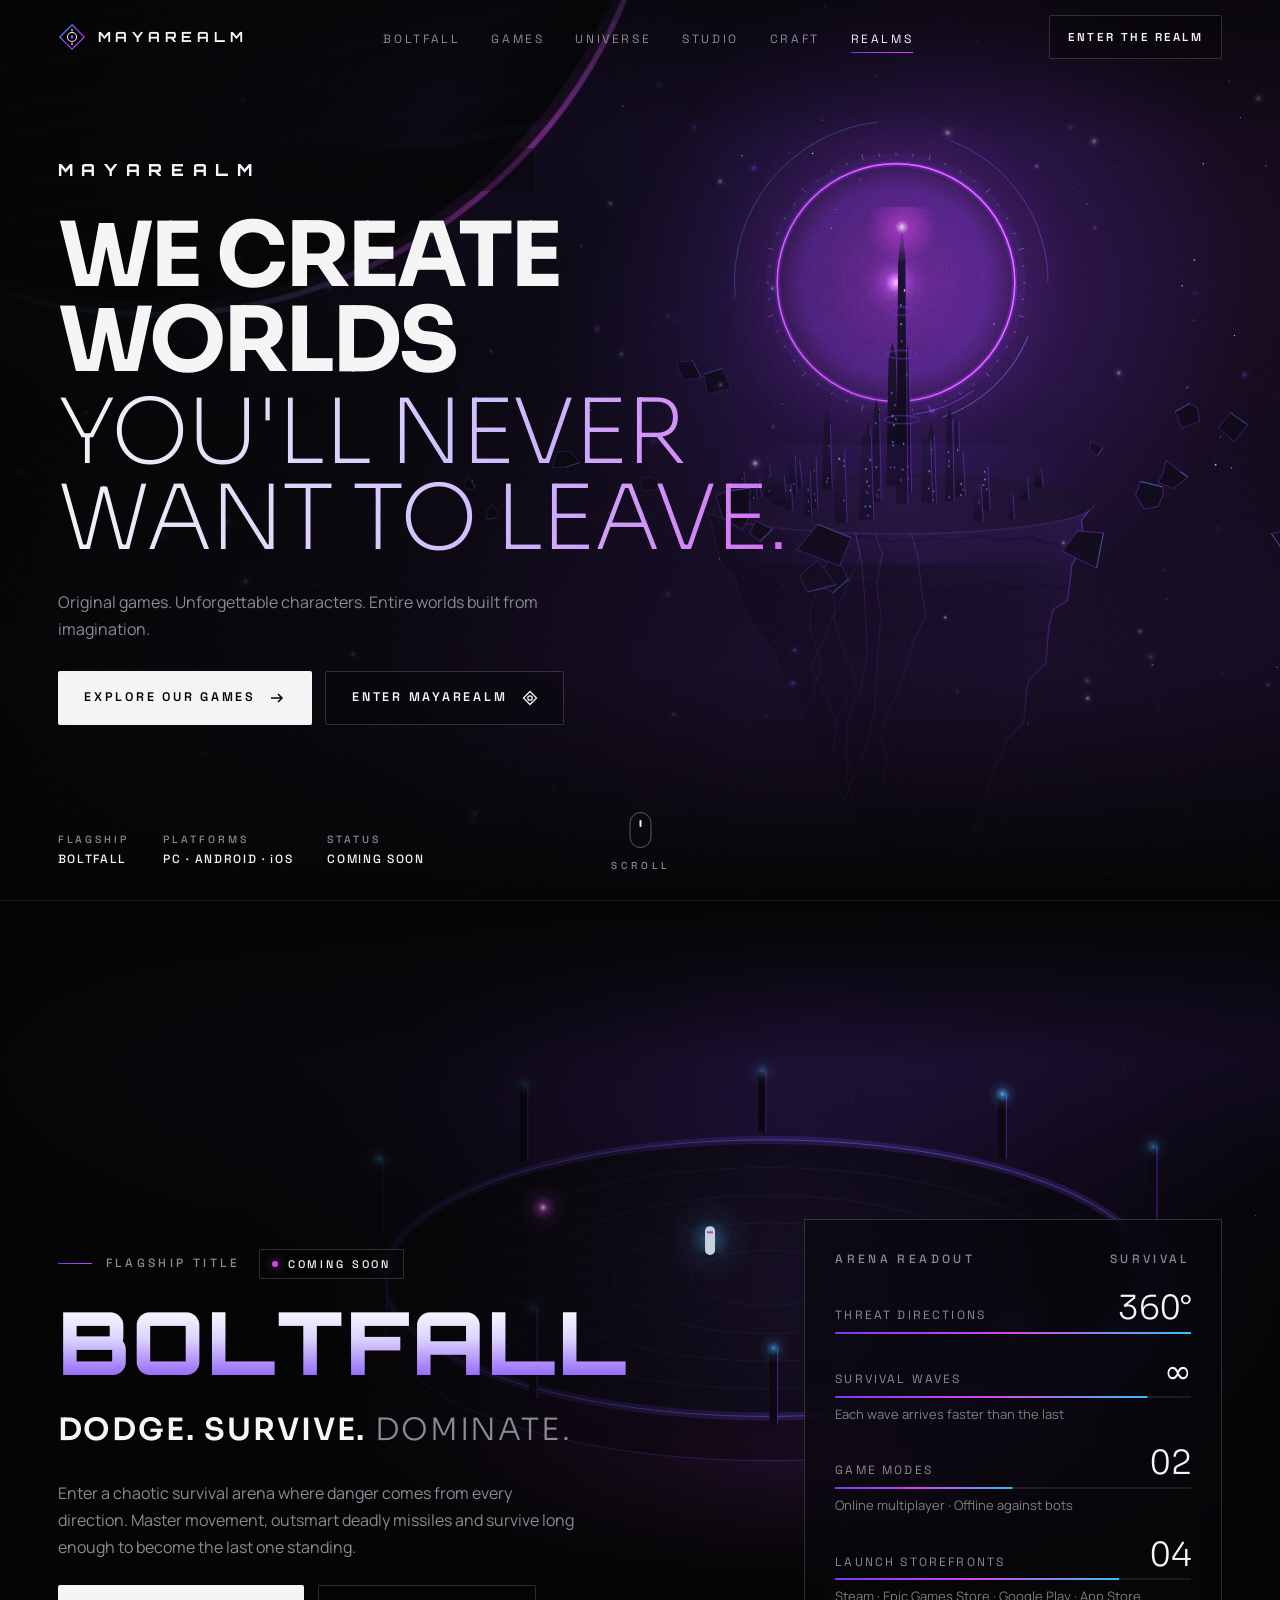
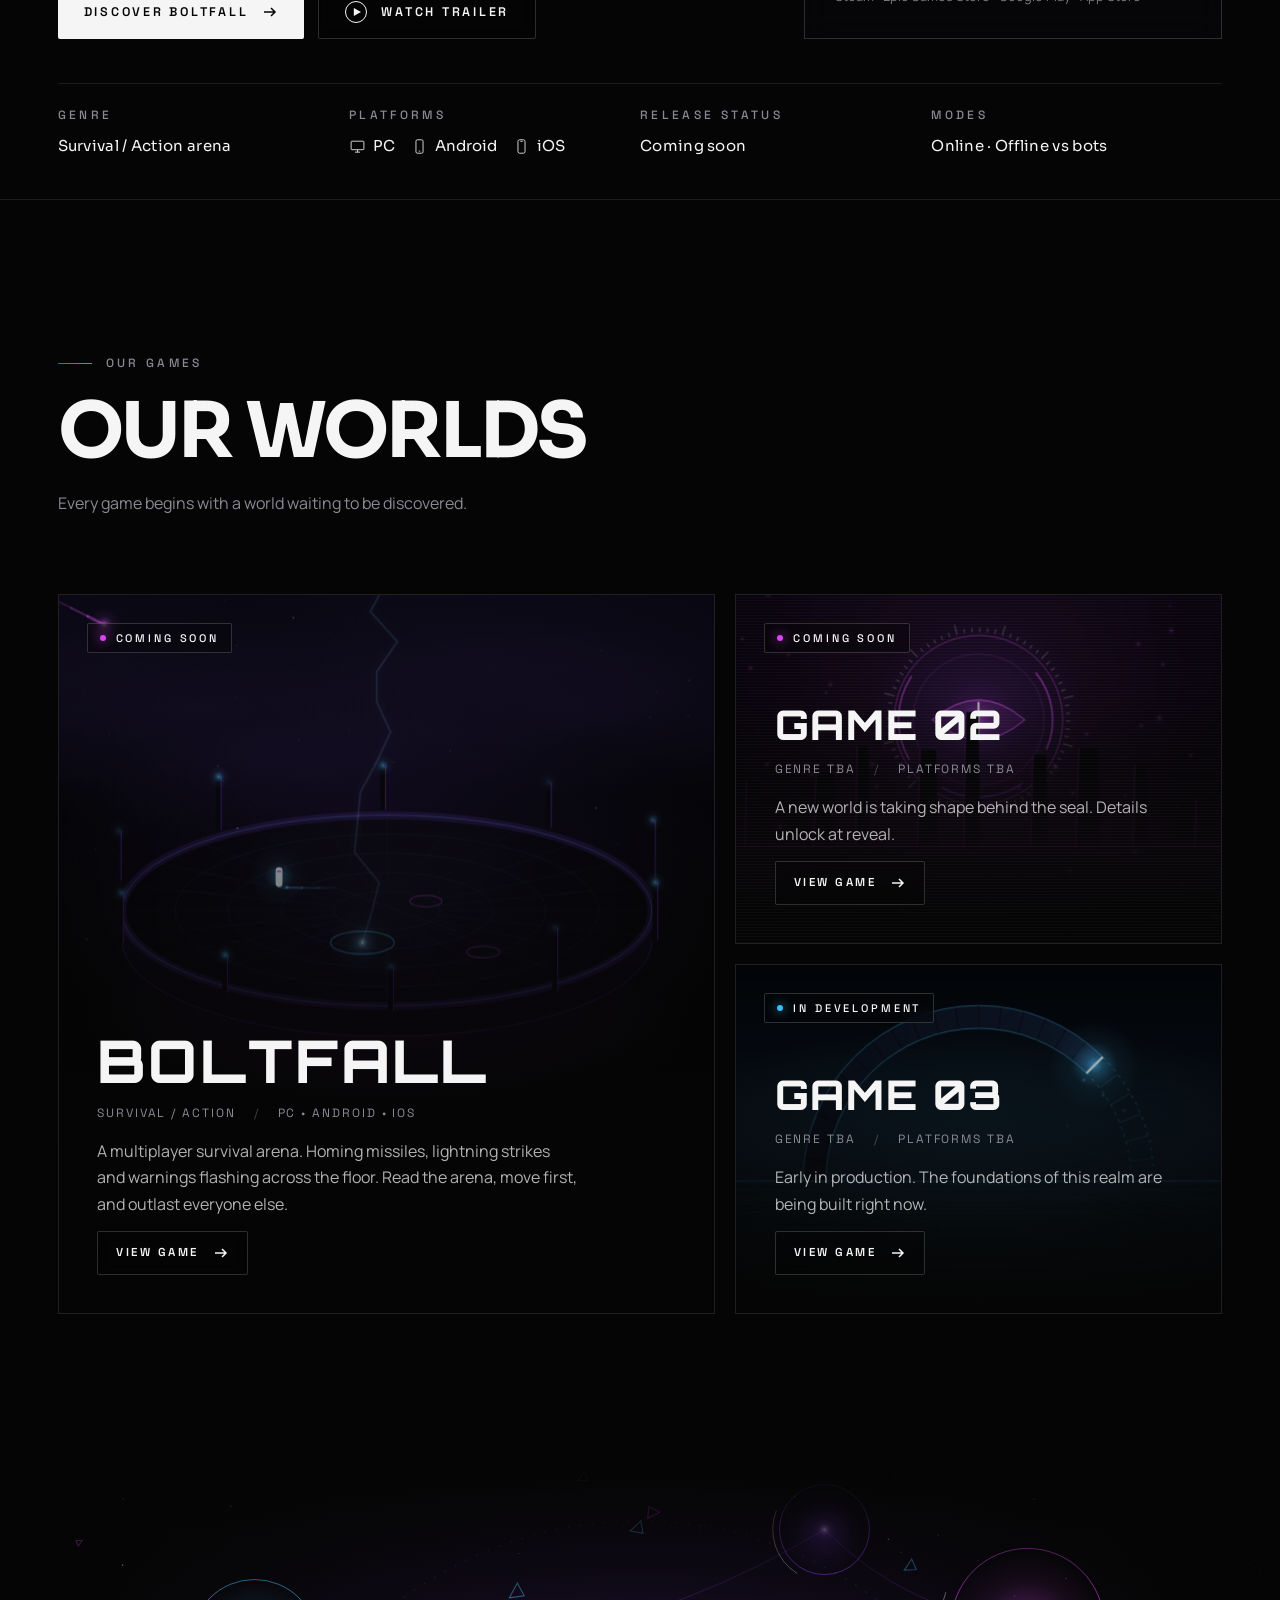
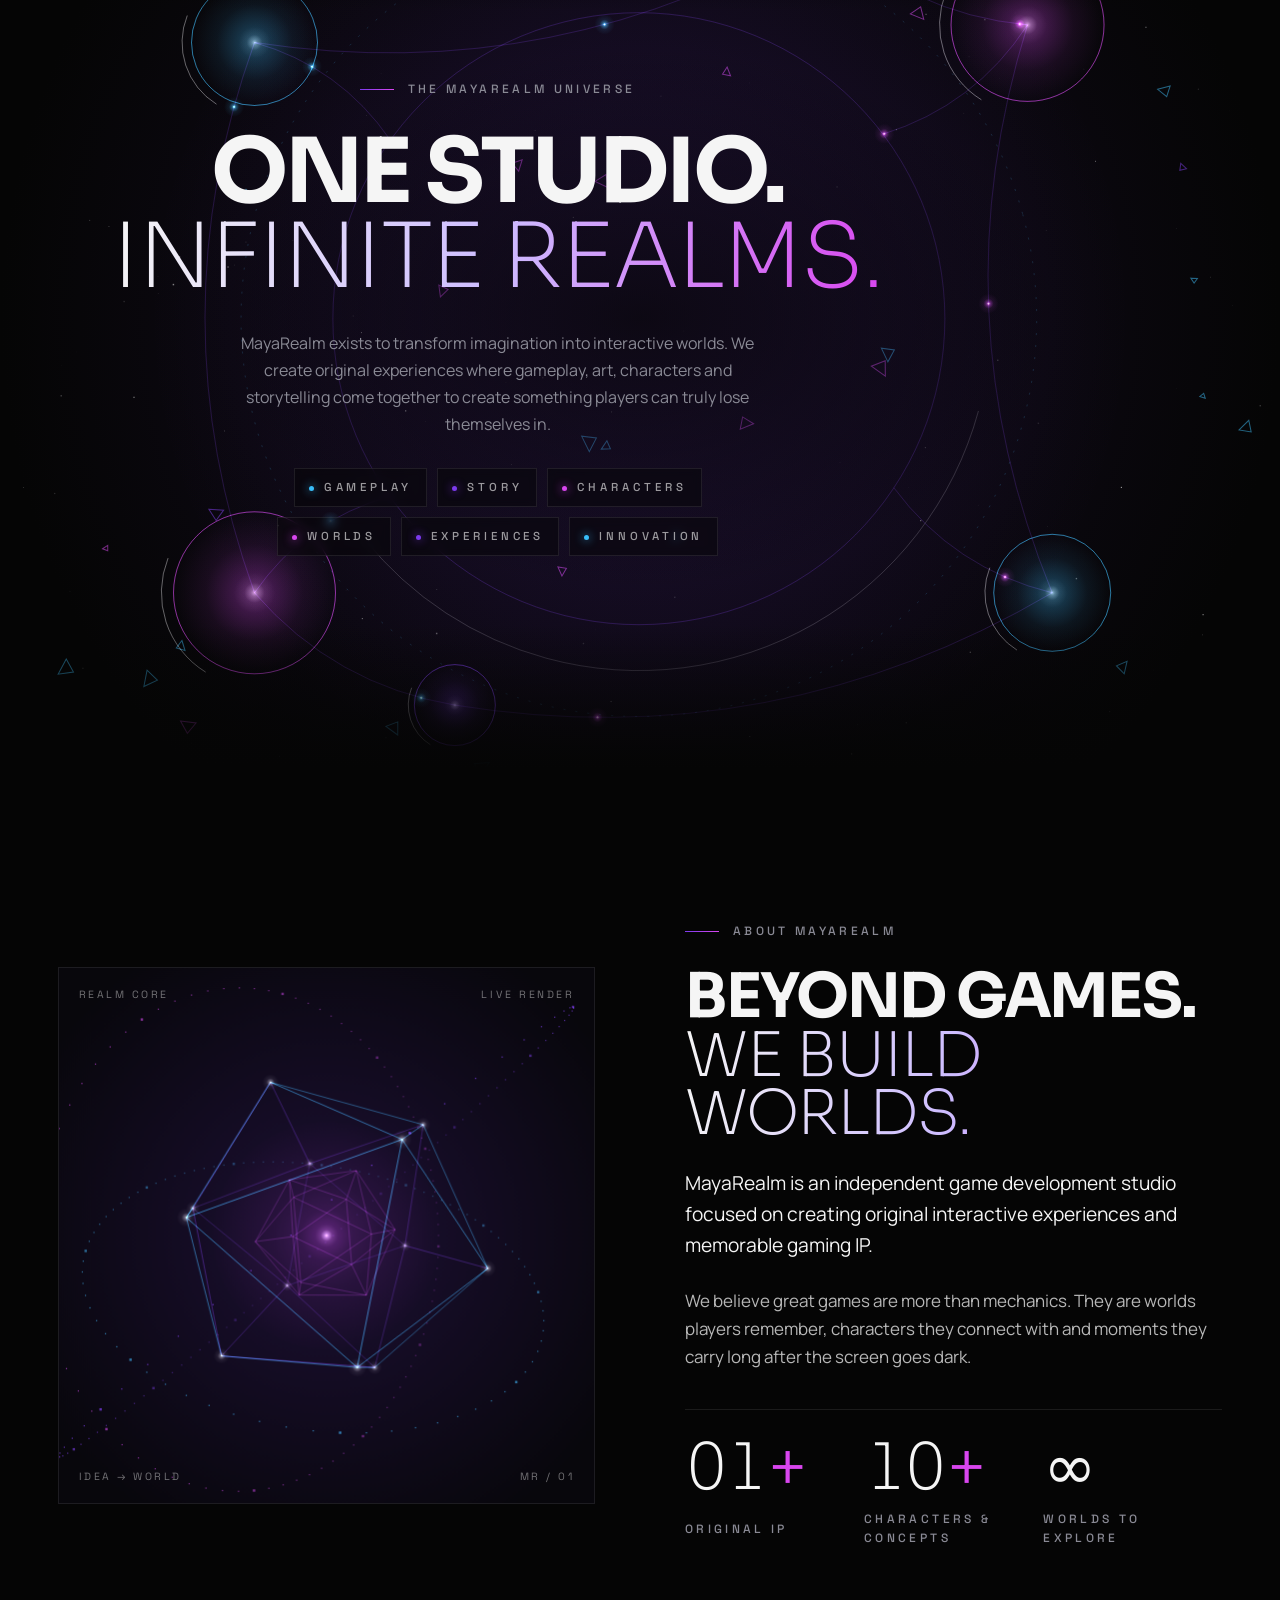
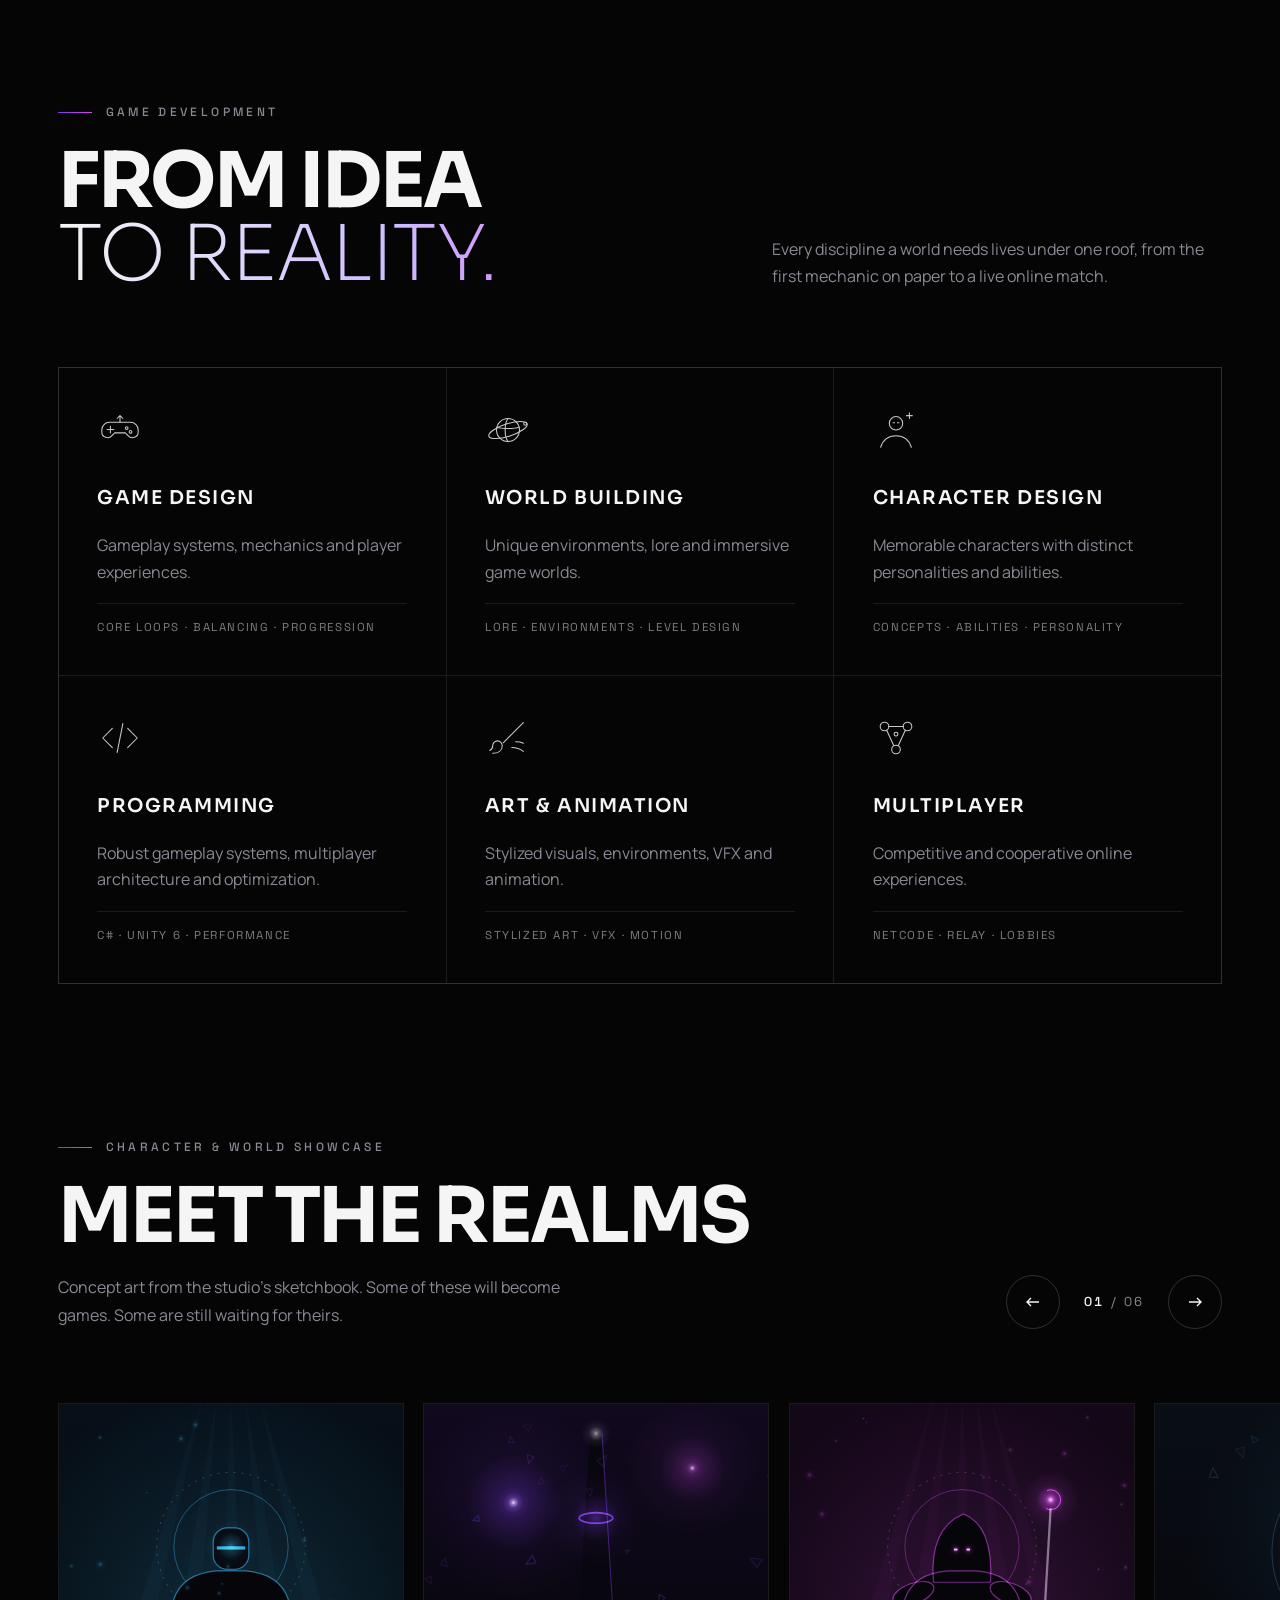
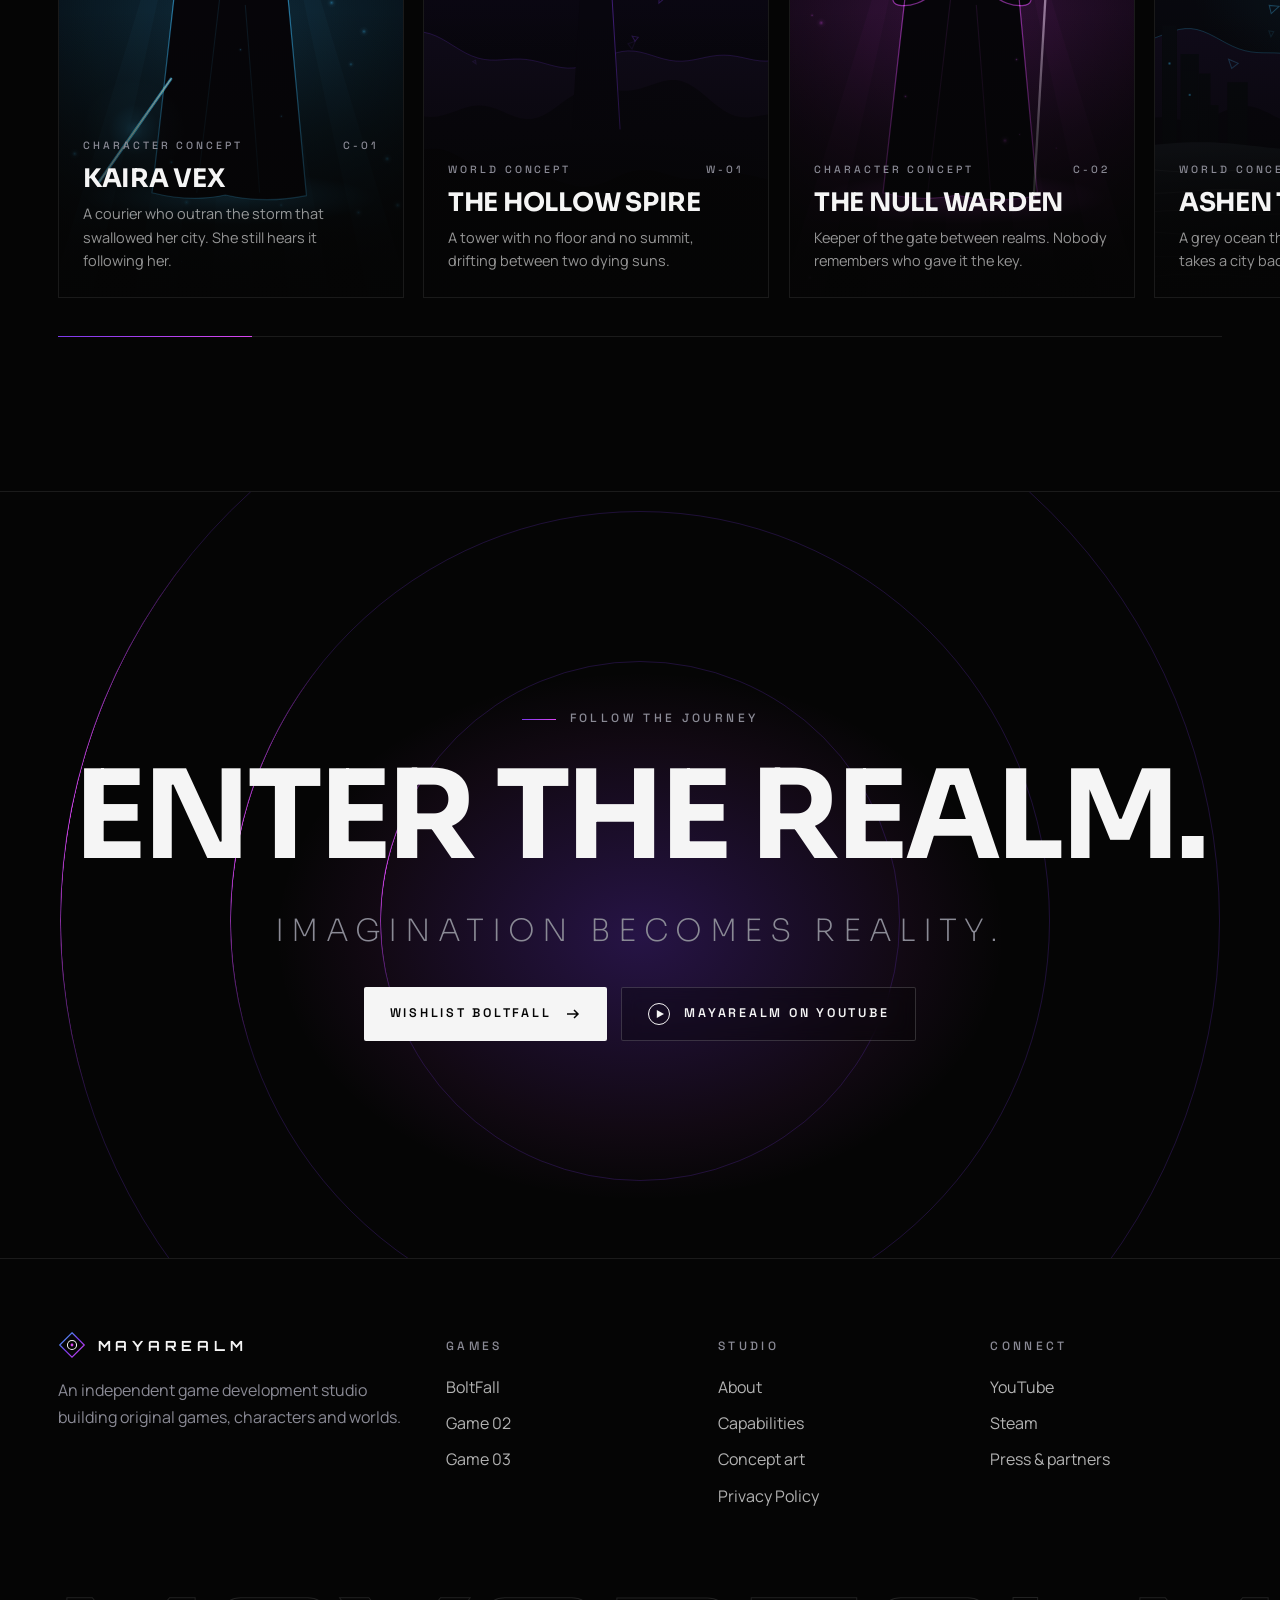
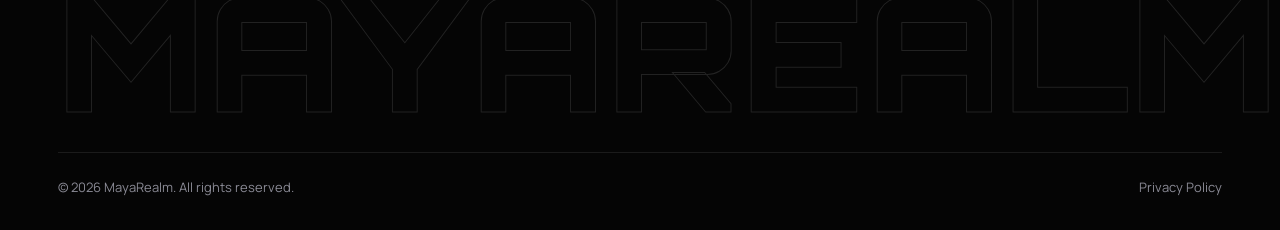
==== commit 39d17b33: "Fix image path and update privacy policy link" ====
--- a/index.html
+++ b/index.html
@@ -11,7 +11,7 @@
 <meta property="og:type" content="website">
 <meta property="og:title" content="MayaRealm — We create worlds you'll never want to leave.">
 <meta property="og:description" content="Original games. Unforgettable characters. Entire worlds built from imagination.">
-<meta property="og:image" content="og-image.jpg">
+<meta property="og:image" content="/og-image.jpg">
 <meta name="twitter:card" content="summary_large_image">
 <link rel="preconnect" href="https://fonts.googleapis.com">
 <link rel="preconnect" href="https://fonts.gstatic.com" crossorigin>
@@ -378,7 +378,7 @@
     <button class="burger" id="burger" aria-label="Open menu" aria-expanded="false"><span></span></button>
   </div>
   <nav class="mnav" aria-label="Mobile">
-    <a href="#boltfall">BoltFall</a><a href="#worlds">Games</a><a href="#universe">Universe</a><a href="#studio">Studio</a><a href="#craft">Craft</a><a href="#realms">Realms</a><a href="#enter">Enter the realm</a><a href="/privacy.html">Privacy Policy</a>
+    <a href="#boltfall">BoltFall</a><a href="#worlds">Games</a><a href="#universe">Universe</a><a href="#studio">Studio</a><a href="#craft">Craft</a><a href="#realms">Realms</a><a href="#enter">Enter the realm</a><a href="/privacy/">Privacy Policy</a>
   </nav>
 </header>
 
@@ -618,11 +618,11 @@
         <p>An independent game development studio building original games, characters and worlds.</p>
       </div>
       <div><span class="label">Games</span><ul><li><a href="#boltfall">BoltFall</a></li><li><a href="#worlds">Game 02</a></li><li><a href="#worlds">Game 03</a></li></ul></div>
-      <div><span class="label">Studio</span><ul><li><a href="#studio">About</a></li><li><a href="#craft">Capabilities</a></li><li><a href="#realms">Concept art</a></li><li><a href="/privacy.html">Privacy Policy</a></li></ul></div>
+      <div><span class="label">Studio</span><ul><li><a href="#studio">About</a></li><li><a href="#craft">Capabilities</a></li><li><a href="#realms">Concept art</a></li><li><a href="/privacy/">Privacy Policy</a></li></ul></div>
       <div><span class="label">Connect</span><ul><li><a href="#" data-link="youtube" data-toast="The YouTube channel link is coming soon.">YouTube</a></li><li><a href="#" data-link="steam" data-toast="The Steam page link is coming soon.">Steam</a></li><li><a href="#" data-link="press" data-toast="Press and partnership contact is coming soon.">Press &amp; partners</a></li></ul></div>
     </div>
     <div class="foot-word" aria-hidden="true">MAYAREALM</div>
-    <div class="foot-bottom"><span>© 2026 MayaRealm. All rights reserved.</span><span><a href="/privacy.html" class="foot-legal">Privacy Policy</a></span></div>
+    <div class="foot-bottom"><span>© 2026 MayaRealm. All rights reserved.</span><span><a href="/privacy/" class="foot-legal">Privacy Policy</a></span></div>
   </div>
 </footer>
 
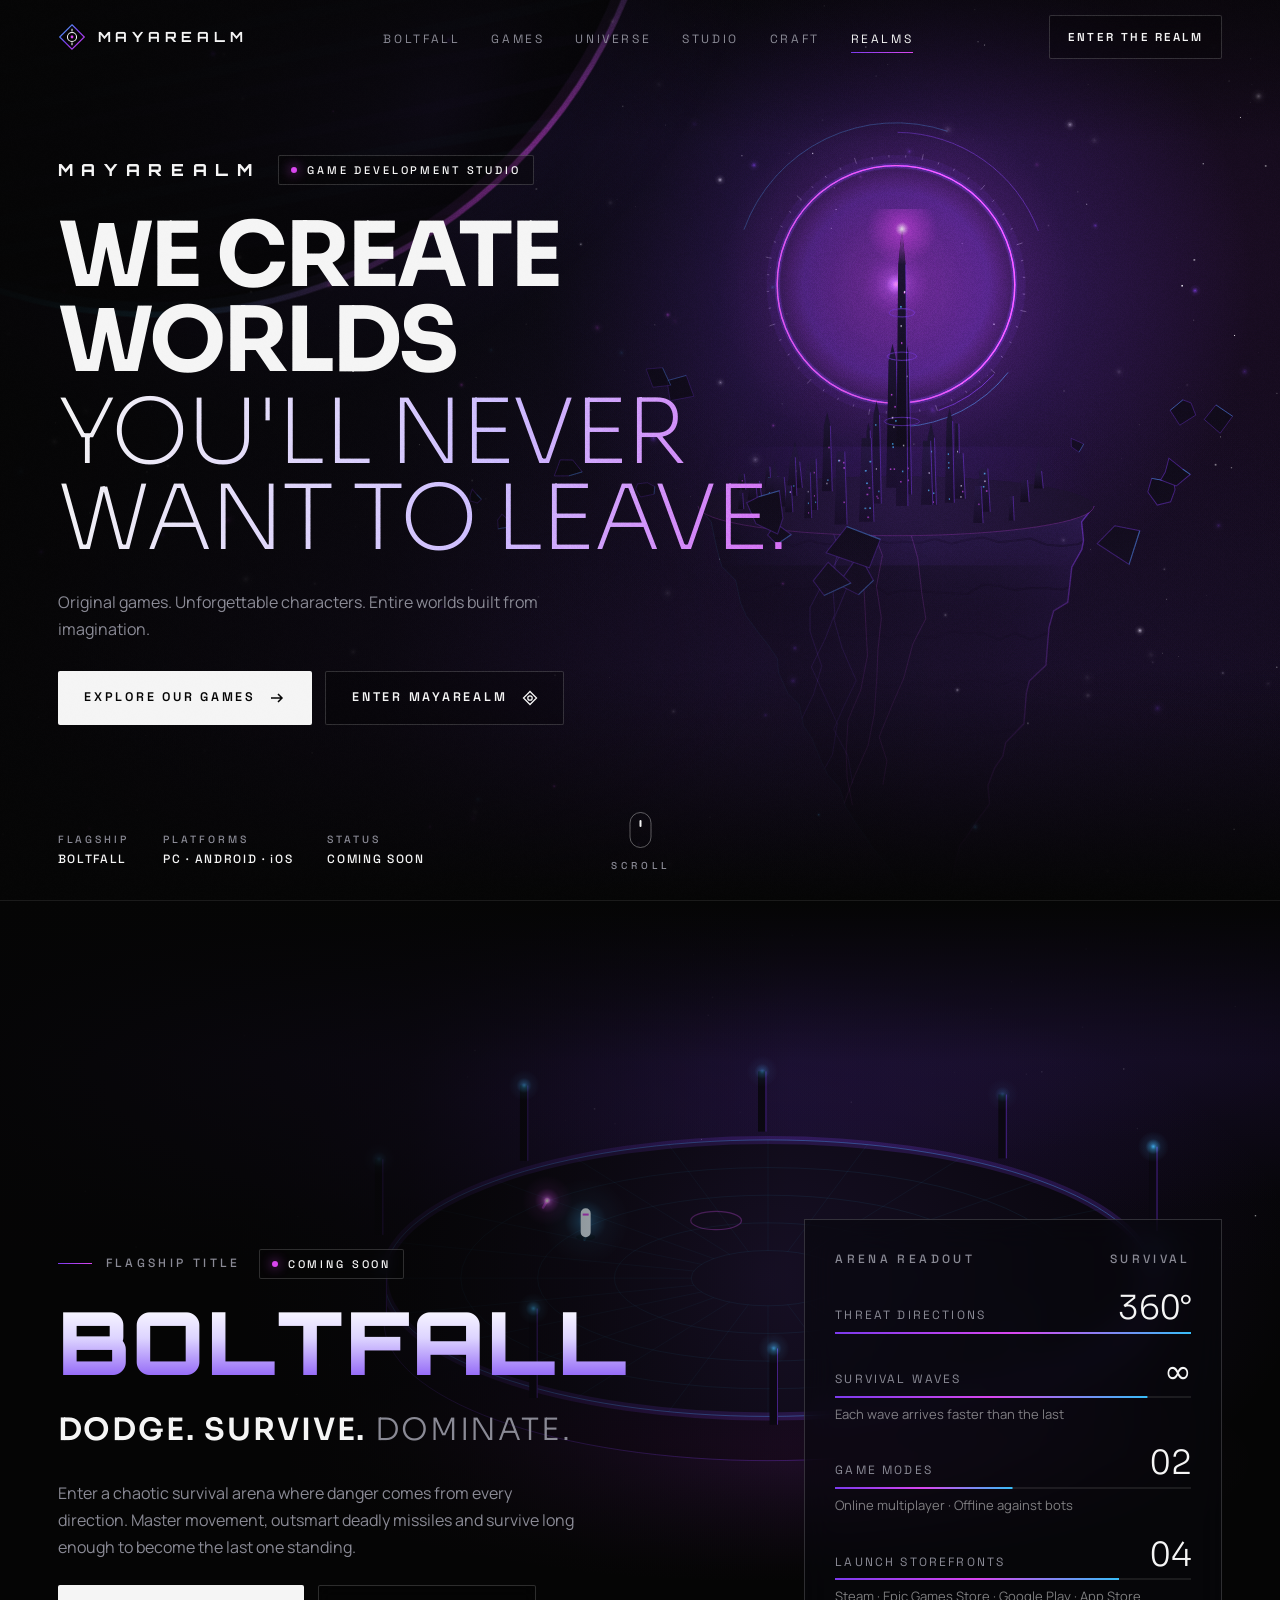
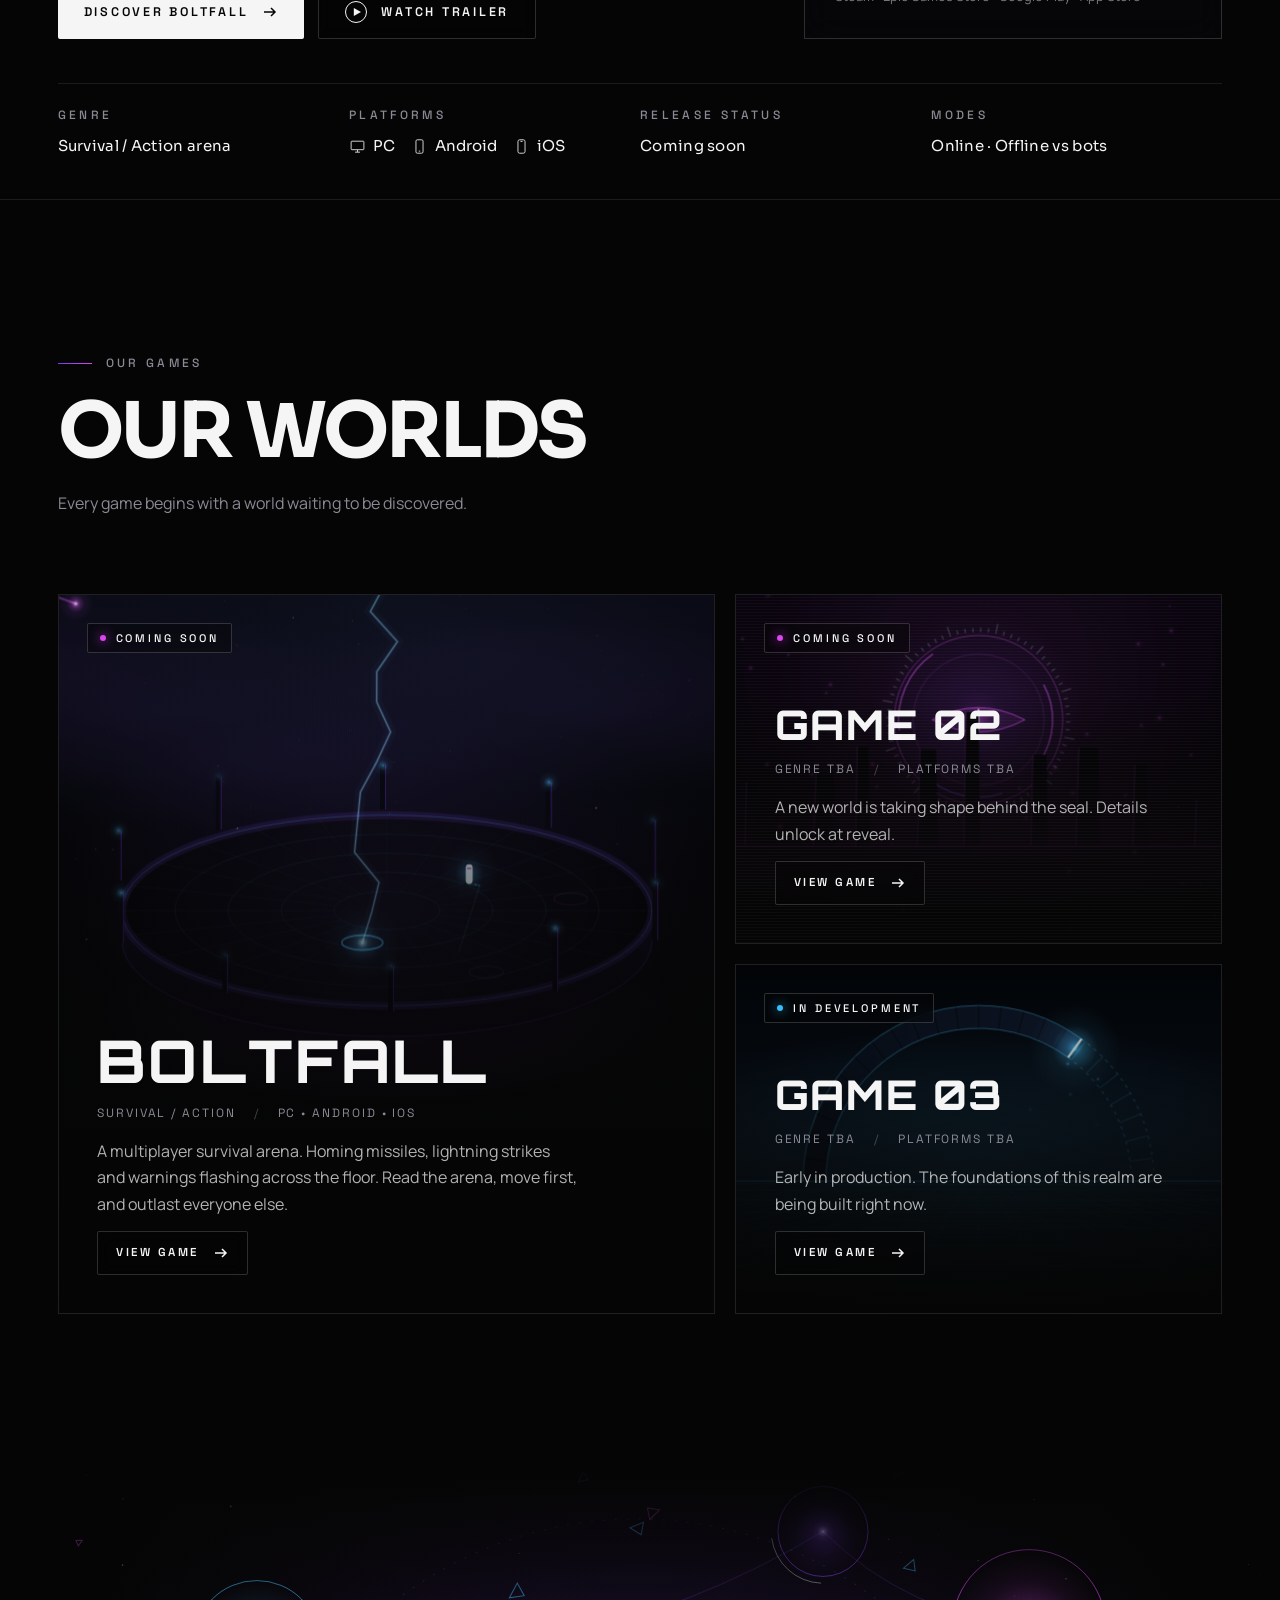
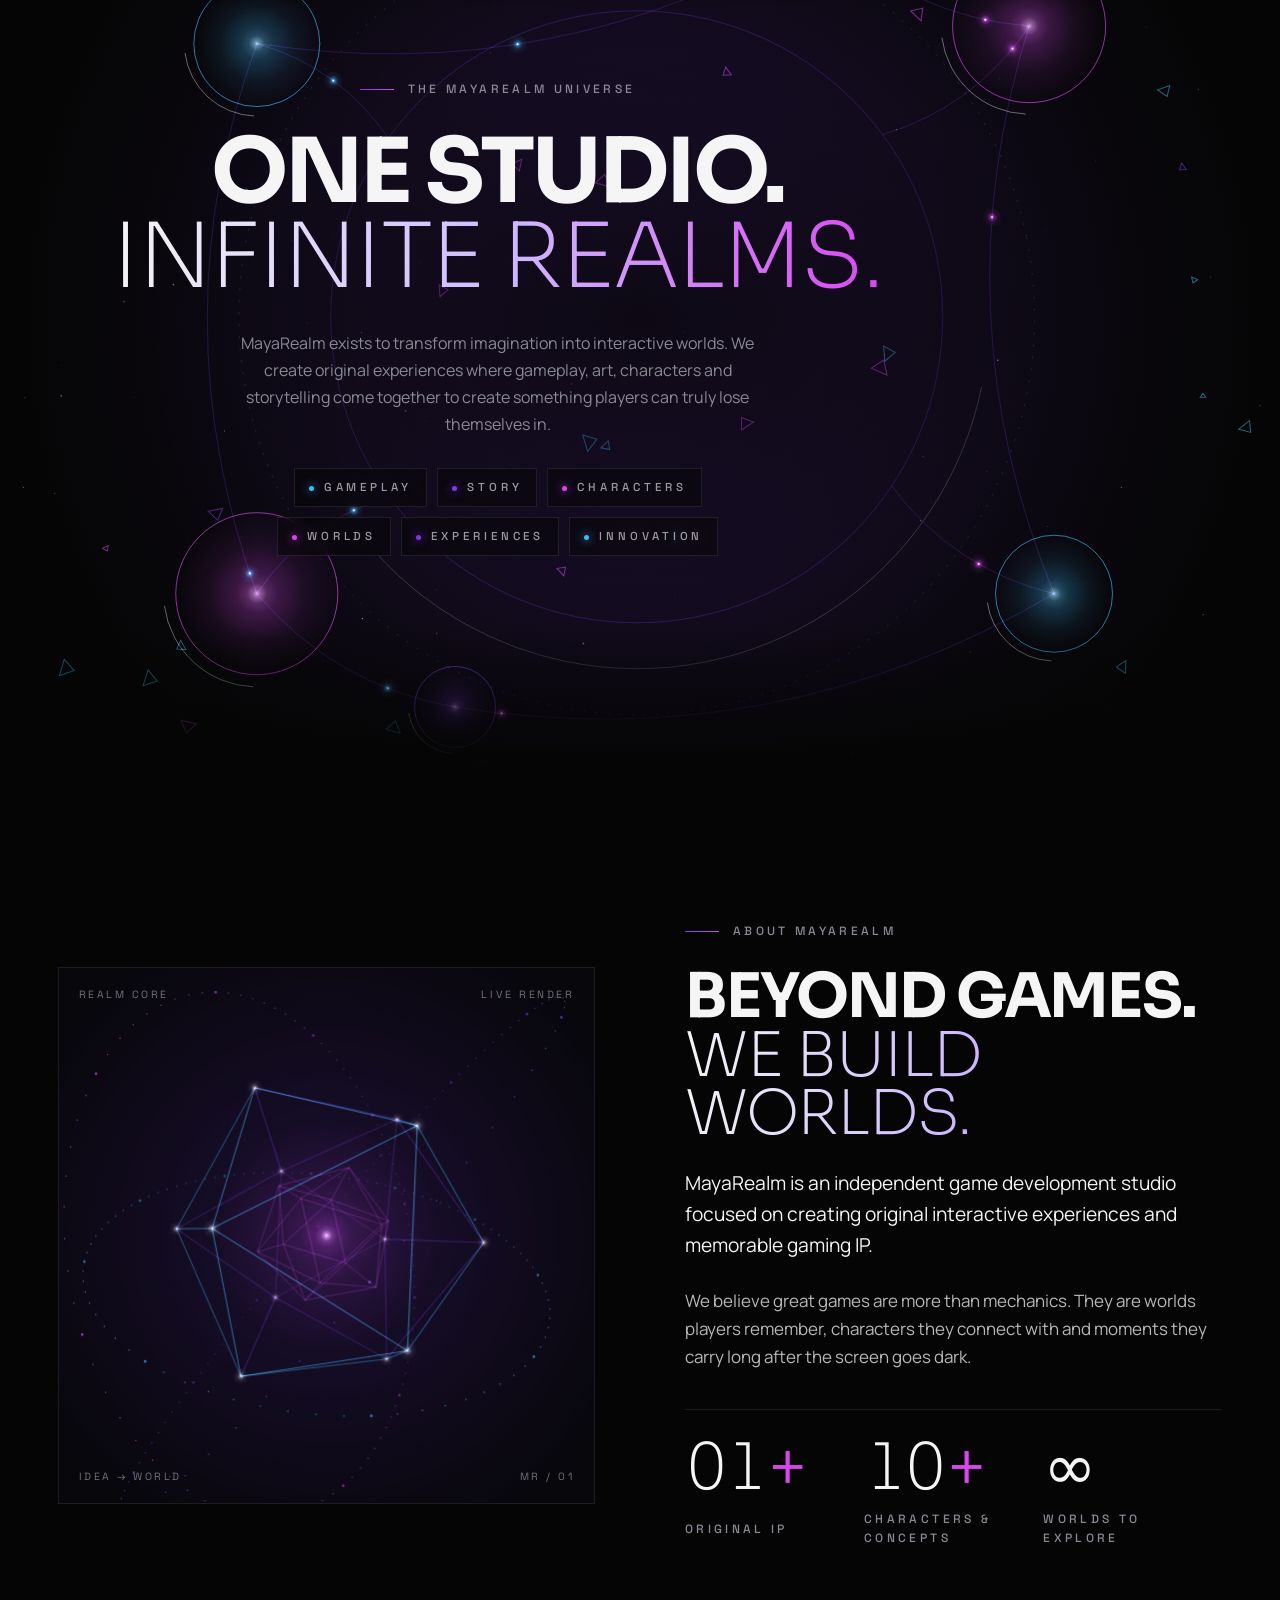
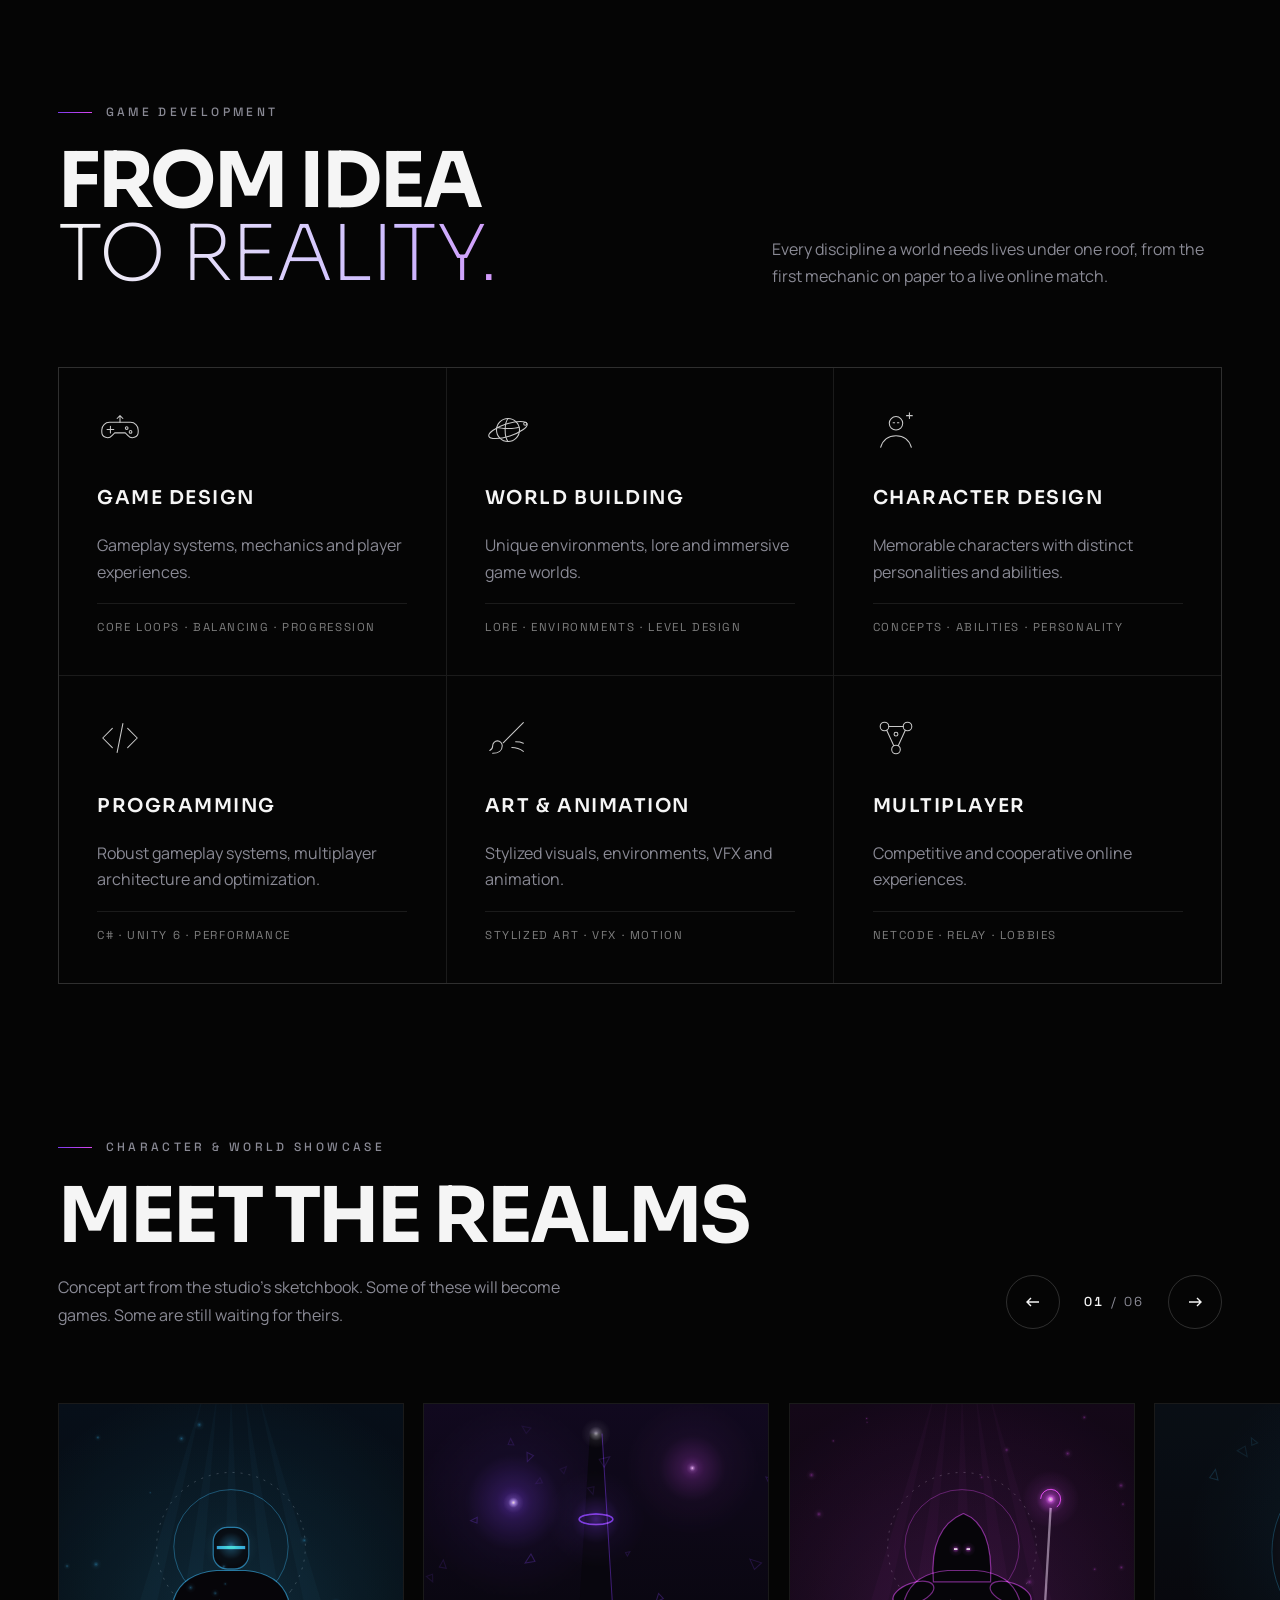
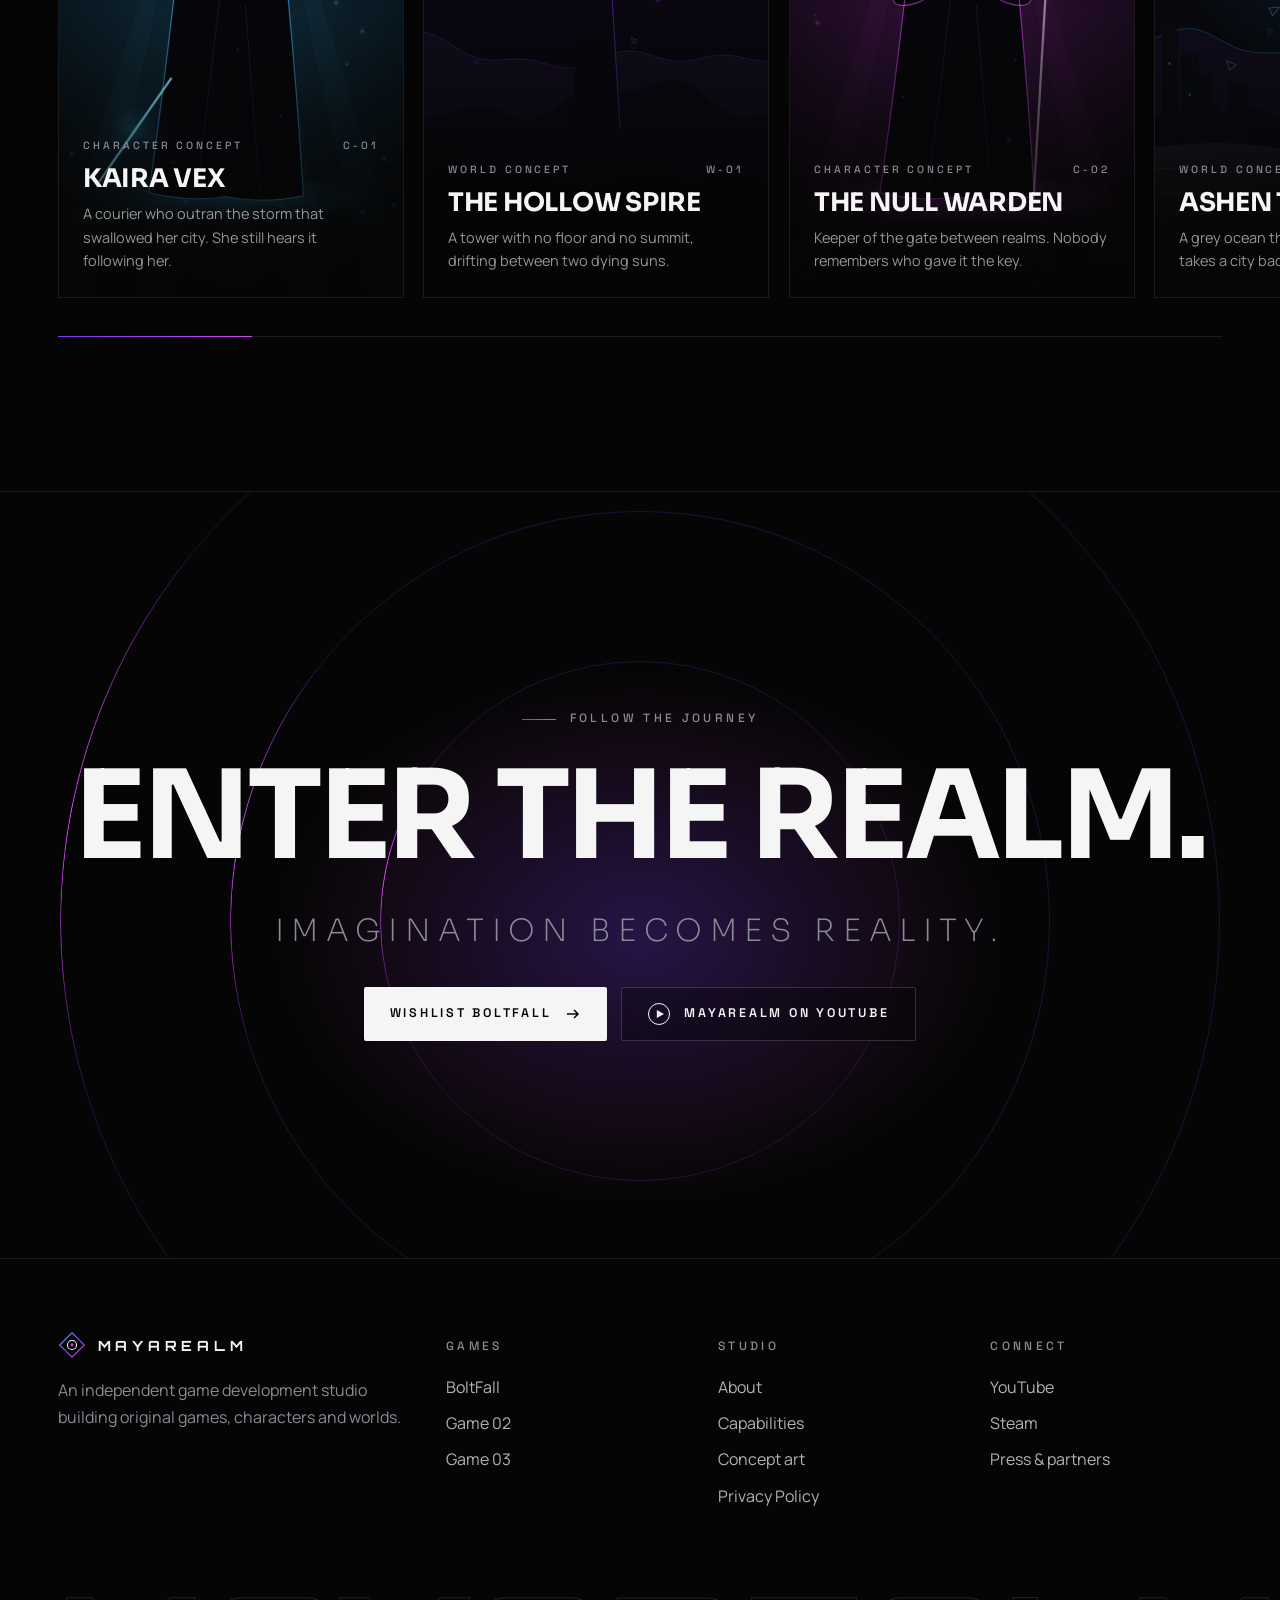
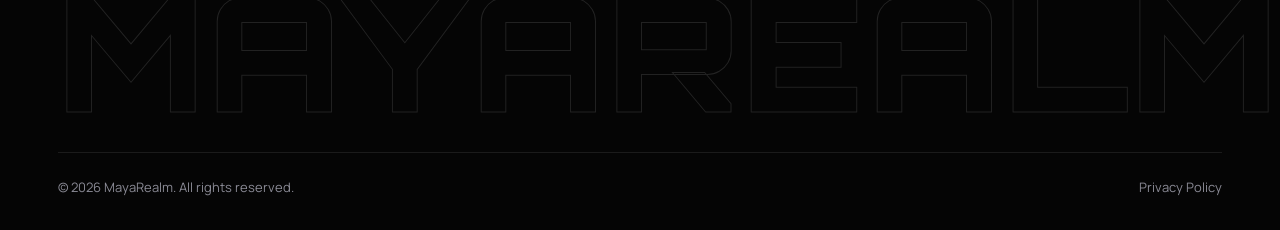
==== commit 9519d072: "Update index.html" ====
--- a/index.html
+++ b/index.html
@@ -378,7 +378,7 @@
     <button class="burger" id="burger" aria-label="Open menu" aria-expanded="false"><span></span></button>
   </div>
   <nav class="mnav" aria-label="Mobile">
-    <a href="#boltfall">BoltFall</a><a href="#worlds">Games</a><a href="#universe">Universe</a><a href="#studio">Studio</a><a href="#craft">Craft</a><a href="#realms">Realms</a><a href="#enter">Enter the realm</a><a href="/privacy/">Privacy Policy</a>
+    <a href="#boltfall">BoltFall</a><a href="#worlds">Games</a><a href="#universe">Universe</a><a href="#studio">Studio</a><a href="#craft">Craft</a><a href="#realms">Realms</a><a href="#enter">Enter the realm</a><a href="/privacy">Privacy Policy</a>
   </nav>
 </header>
 
@@ -618,11 +618,11 @@
         <p>An independent game development studio building original games, characters and worlds.</p>
       </div>
       <div><span class="label">Games</span><ul><li><a href="#boltfall">BoltFall</a></li><li><a href="#worlds">Game 02</a></li><li><a href="#worlds">Game 03</a></li></ul></div>
-      <div><span class="label">Studio</span><ul><li><a href="#studio">About</a></li><li><a href="#craft">Capabilities</a></li><li><a href="#realms">Concept art</a></li><li><a href="/privacy/">Privacy Policy</a></li></ul></div>
+      <div><span class="label">Studio</span><ul><li><a href="#studio">About</a></li><li><a href="#craft">Capabilities</a></li><li><a href="#realms">Concept art</a></li><li><a href="/privacy">Privacy Policy</a></li></ul></div>
       <div><span class="label">Connect</span><ul><li><a href="#" data-link="youtube" data-toast="The YouTube channel link is coming soon.">YouTube</a></li><li><a href="#" data-link="steam" data-toast="The Steam page link is coming soon.">Steam</a></li><li><a href="#" data-link="press" data-toast="Press and partnership contact is coming soon.">Press &amp; partners</a></li></ul></div>
     </div>
     <div class="foot-word" aria-hidden="true">MAYAREALM</div>
-    <div class="foot-bottom"><span>© 2026 MayaRealm. All rights reserved.</span><span><a href="/privacy/" class="foot-legal">Privacy Policy</a></span></div>
+    <div class="foot-bottom"><span>© 2026 MayaRealm. All rights reserved.</span><span><a href="/privacy" class="foot-legal">Privacy Policy</a></span></div>
   </div>
 </footer>
 
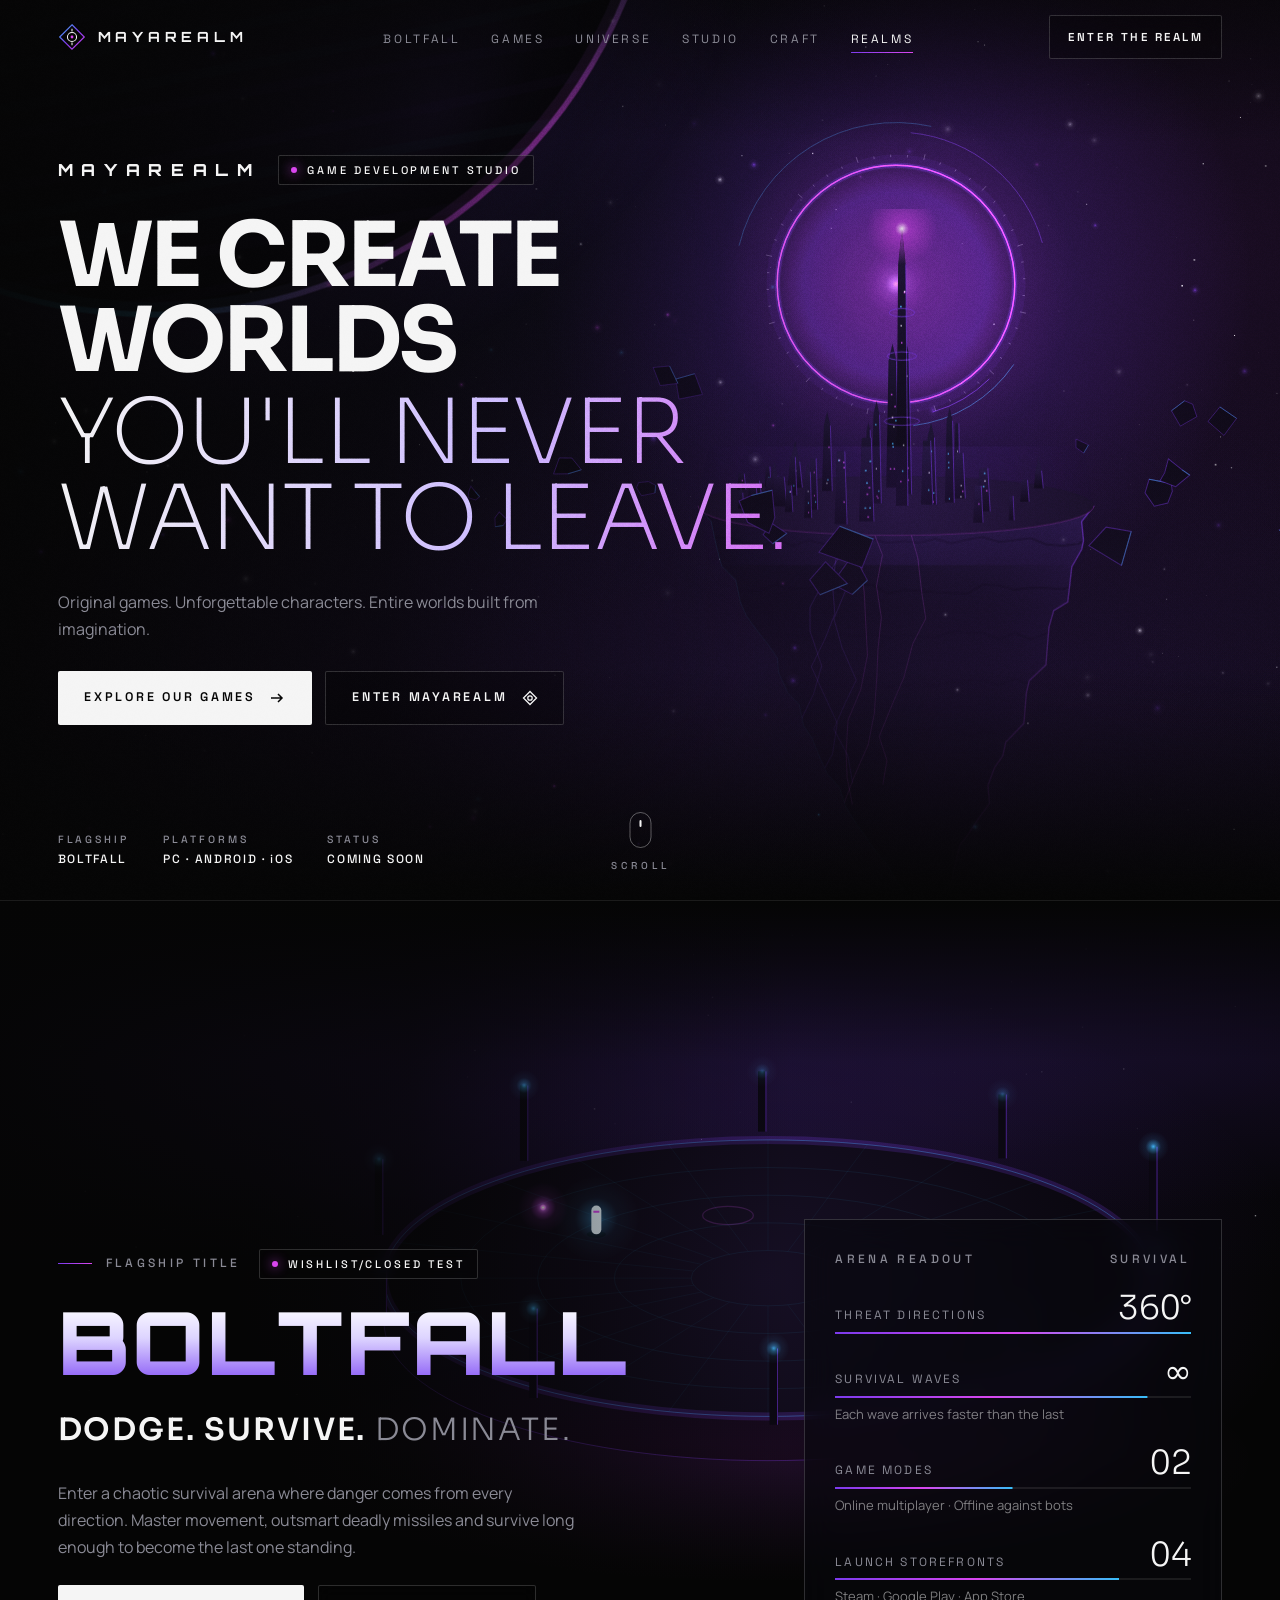
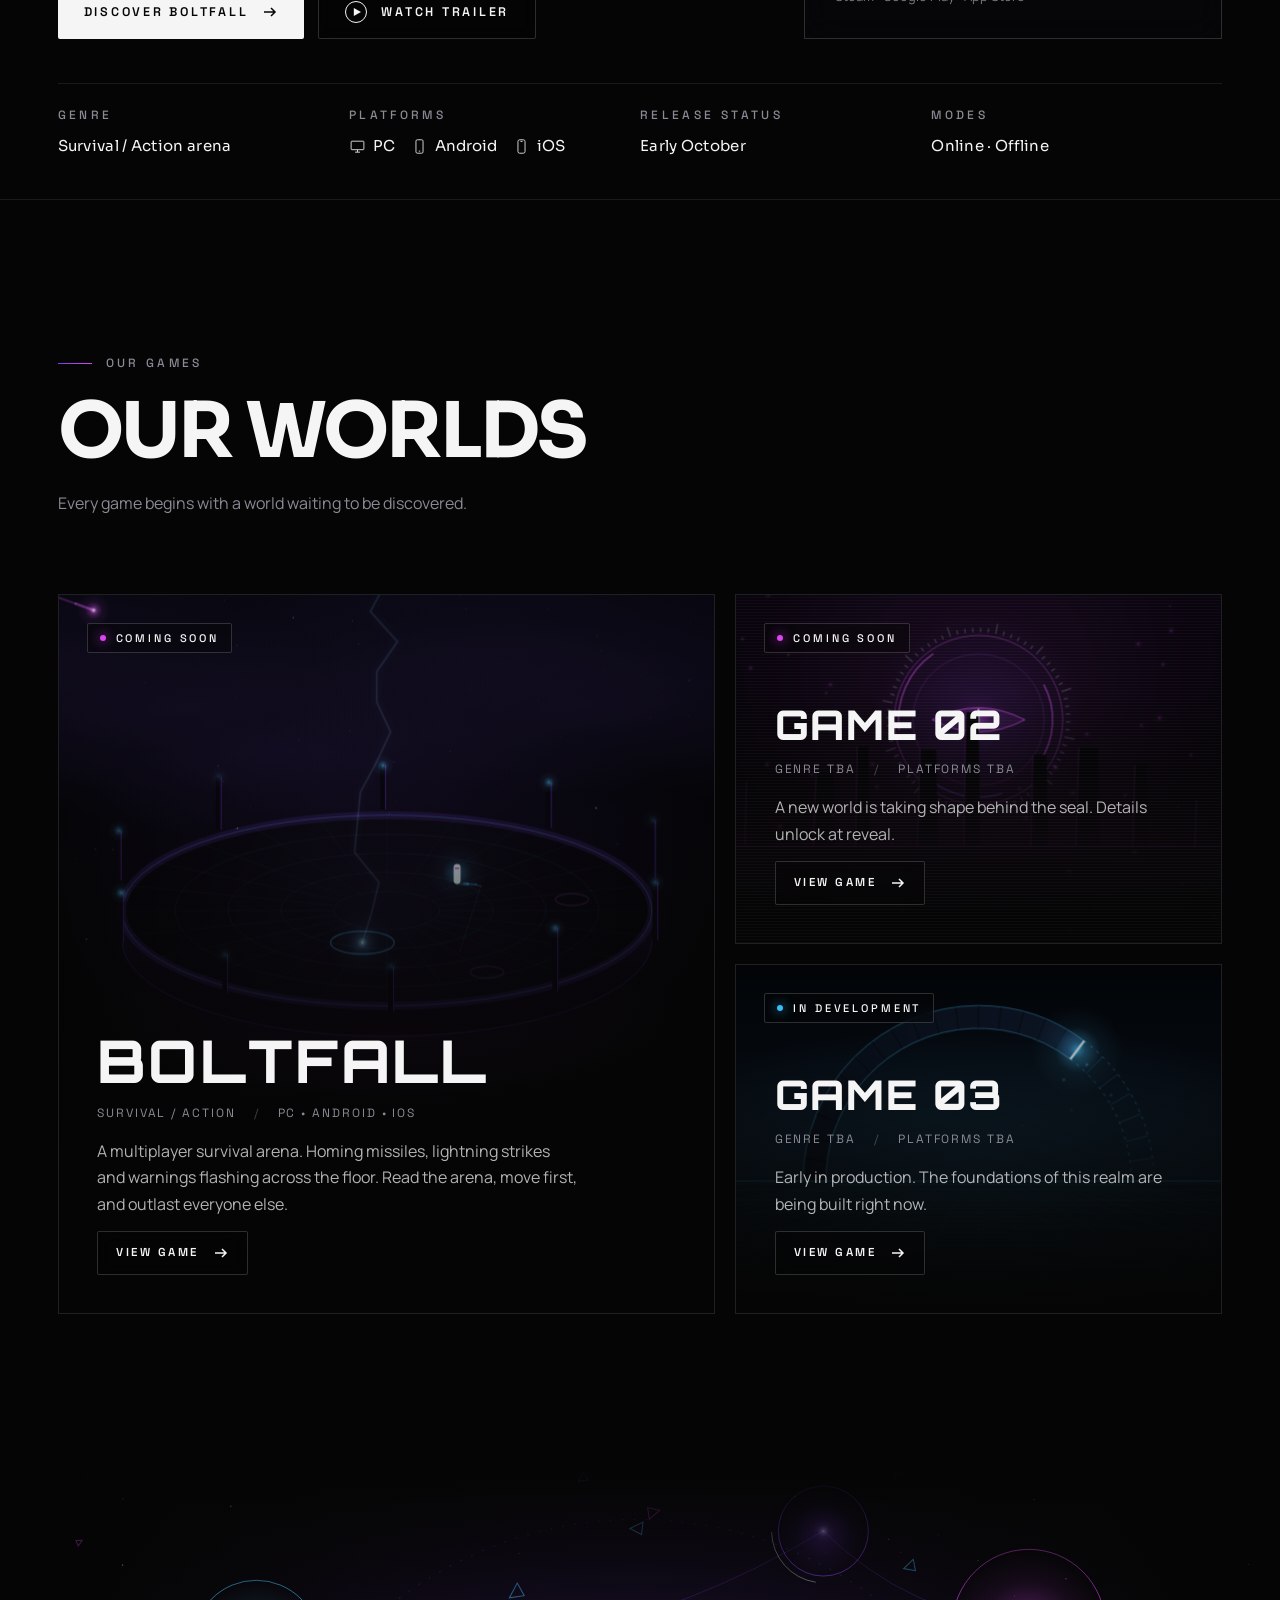
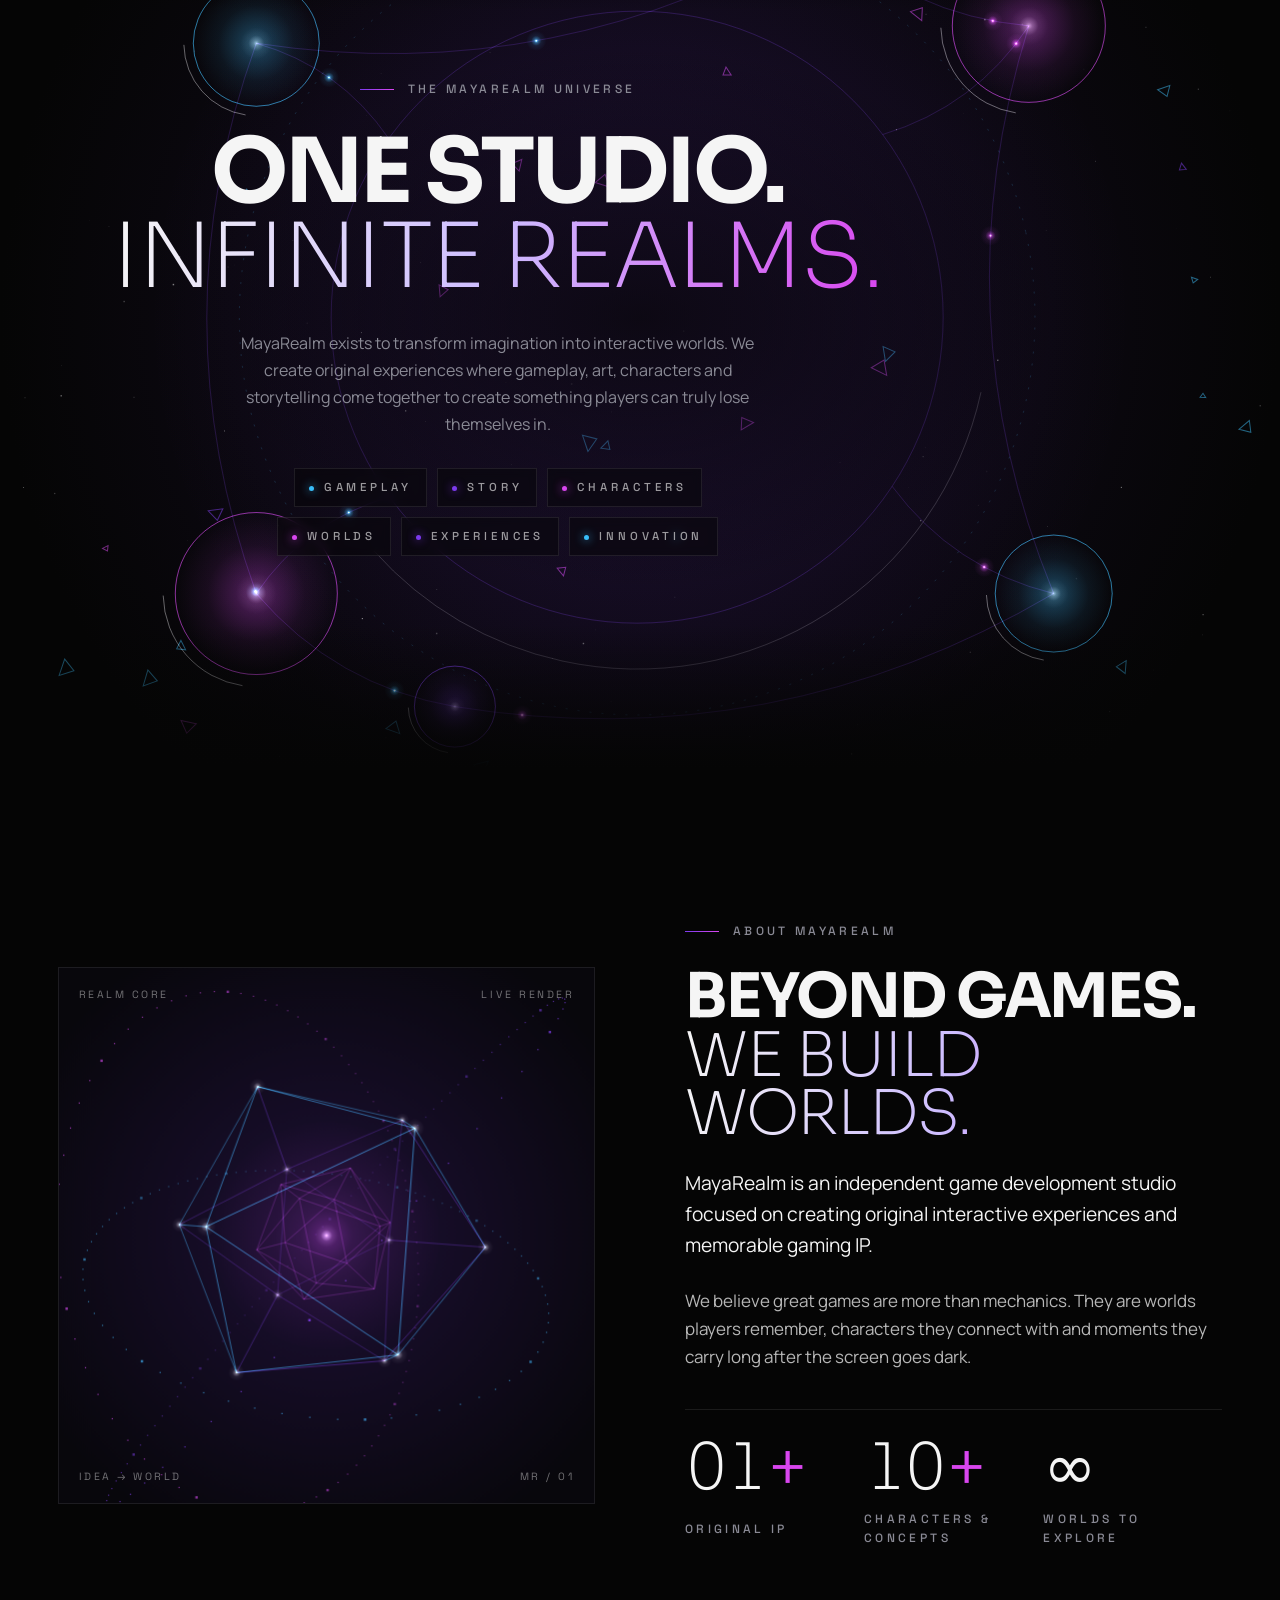
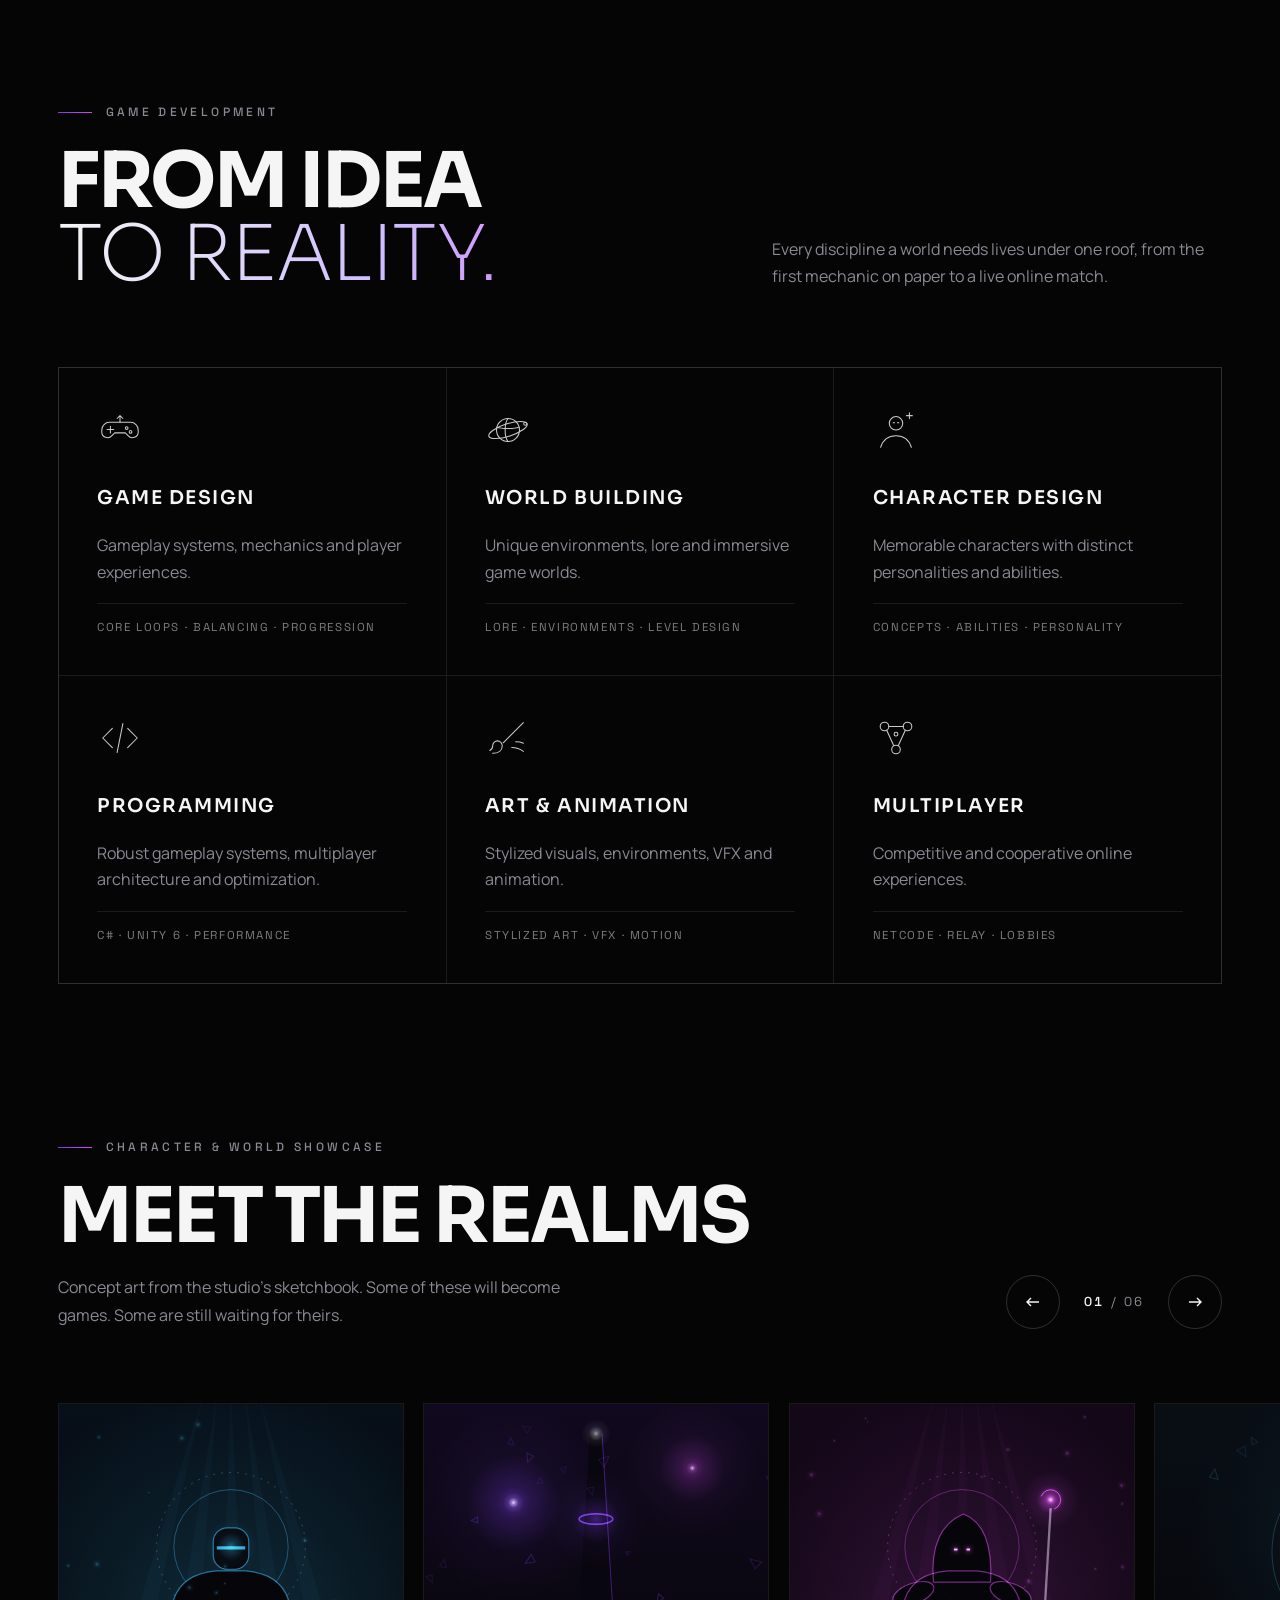
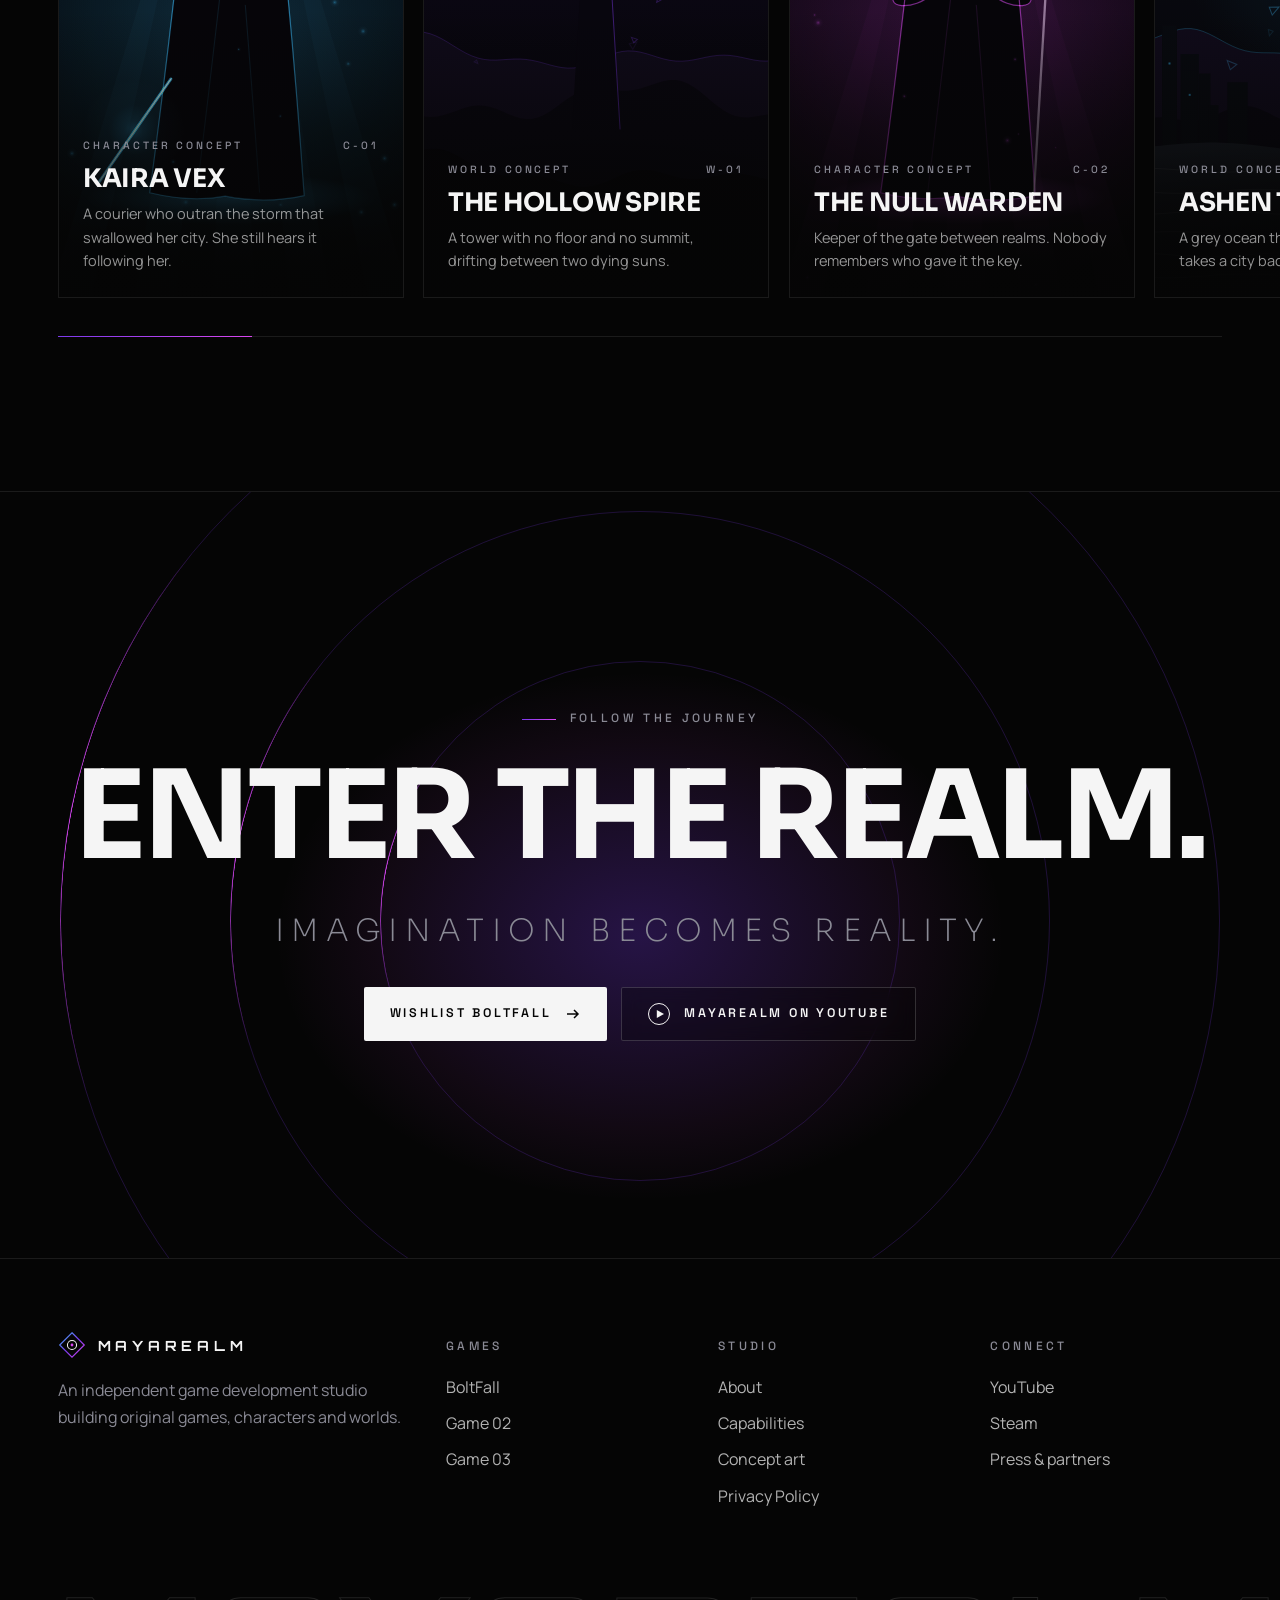
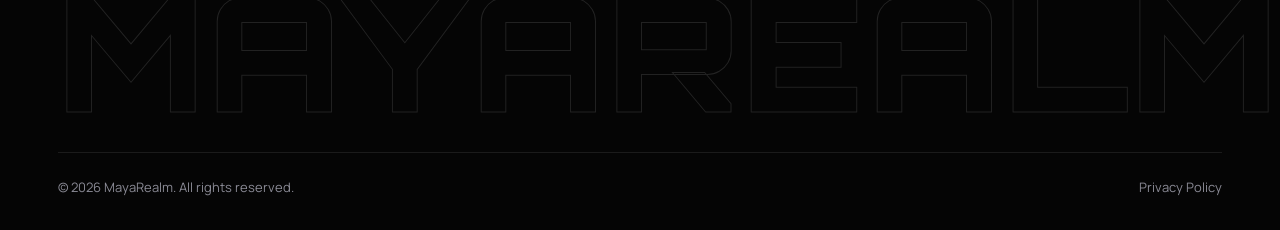
==== commit 1810ef3c: "Update release status and button links in index.html" ====
--- a/index.html
+++ b/index.html
@@ -415,13 +415,13 @@
     <div class="wrap">
       <div class="feat-grid">
         <div class="feat-copy rv">
-          <div class="stamp"><span class="label eyebrow">Flagship title</span><span class="chip"><span class="dot"></span>Coming soon</span></div>
+          <div class="stamp"><span class="label eyebrow">Flagship title</span><span class="chip"><span class="dot"></span>Wishlist/Closed Test</span></div>
           <h2 class="feat-title" data-text="BOLTFALL">BOLTFALL</h2>
           <p class="feat-head">Dodge. Survive. <span>Dominate.</span></p>
           <p class="lede">Enter a chaotic survival arena where danger comes from every direction. Master movement, outsmart deadly missiles and survive long enough to become the last one standing.</p>
           <div class="btn-row">
             <button class="btn btn-primary" data-open="discover">Discover BoltFall <svg class="arr" viewBox="0 0 16 16" fill="none" stroke="currentColor" stroke-width="1.5"><path d="M2 8h11M9 4l4 4-4 4"/></svg></button>
-            <button class="btn btn-ghost" data-open="trailer"><span class="play"><svg viewBox="0 0 10 10"><path d="M1 0l9 5-9 5z"/></svg></span>Watch trailer</button>
+            <a class="btn btn-ghost" href="https://youtu.be/_QH2D4Q07lE" target="_blank" rel="noopener"><span class="play"><svg viewBox="0 0 10 10"><path d="M1 0l9 5-9 5z"/></svg></span>Watch trailer</a>
           </div>
         </div>
         <div class="stats-panel rv" id="bf-stats">
@@ -429,7 +429,7 @@
           <div class="stat"><span class="sl">Threat directions</span><span class="sv"><span data-count="360">360</span>°</span><div class="sbar"><i style="--v:1"></i></div></div>
           <div class="stat"><span class="sl">Survival waves</span><span class="sv">∞</span><div class="sbar"><i style="--v:.88"></i></div><small>Each wave arrives faster than the last</small></div>
           <div class="stat"><span class="sl">Game modes</span><span class="sv"><span data-count="2" data-pad="2">02</span></span><div class="sbar"><i style="--v:.5"></i></div><small>Online multiplayer · Offline against bots</small></div>
-          <div class="stat"><span class="sl">Launch storefronts</span><span class="sv"><span data-count="4" data-pad="2">04</span></span><div class="sbar"><i style="--v:.8"></i></div><small>Steam · Epic Games Store · Google Play · App Store</small></div>
+          <div class="stat"><span class="sl">Launch storefronts</span><span class="sv"><span data-count="4" data-pad="2">04</span></span><div class="sbar"><i style="--v:.8"></i></div><small>Steam · Google Play · App Store</small></div>
         </div>
       </div>
       <div class="feat-meta">
@@ -441,8 +441,8 @@
             <span class="plat"><svg viewBox="0 0 24 24"><rect x="7" y="2.5" width="10" height="19" rx="2.5"/><path d="M10.5 4.8h3"/></svg>iOS</span>
           </div>
         </div>
-        <div><span class="label">Release status</span><b>Coming soon</b></div>
-        <div><span class="label">Modes</span><b>Online · Offline vs bots</b></div>
+        <div><span class="label">Release status</span><b>Early October</b></div>
+        <div><span class="label">Modes</span><b>Online · Offline</b></div>
       </div>
     </div>
   </section>
@@ -603,8 +603,8 @@
       <h2 class="h-display" id="enter-h">Enter the realm.</h2>
       <p class="sub">Imagination becomes reality.</p>
       <div class="btn-row">
-        <a href="#" class="btn btn-primary" data-link="steam" data-toast="The Steam page link is coming soon.">Wishlist BoltFall <svg class="arr" viewBox="0 0 16 16" fill="none" stroke="currentColor" stroke-width="1.5"><path d="M2 8h11M9 4l4 4-4 4"/></svg></a>
-        <a href="#" class="btn btn-ghost" data-link="youtube" data-toast="The YouTube channel link is coming soon."><span class="play"><svg viewBox="0 0 10 10"><path d="M1 0l9 5-9 5z"/></svg></span>MayaRealm on YouTube</a>
+        <a href="#" class="btn btn-primary" data-link="https://store.steampowered.com/app/5245540/Boltfall" data-toast="Store Page is Live.">Wishlist BoltFall <svg class="arr" viewBox="0 0 16 16" fill="none" stroke="currentColor" stroke-width="1.5"><path d="M2 8h11M9 4l4 4-4 4"/></svg></a>
+        <a href="#" class="btn btn-ghost" data-link="https://youtu.be/_QH2D4Q07lE" data-toast="Trailer is Live."><span class="play"><svg viewBox="0 0 10 10"><path d="M1 0l9 5-9 5z"/></svg></span>MayaRealm on YouTube</a>
       </div>
     </div>
   </section>
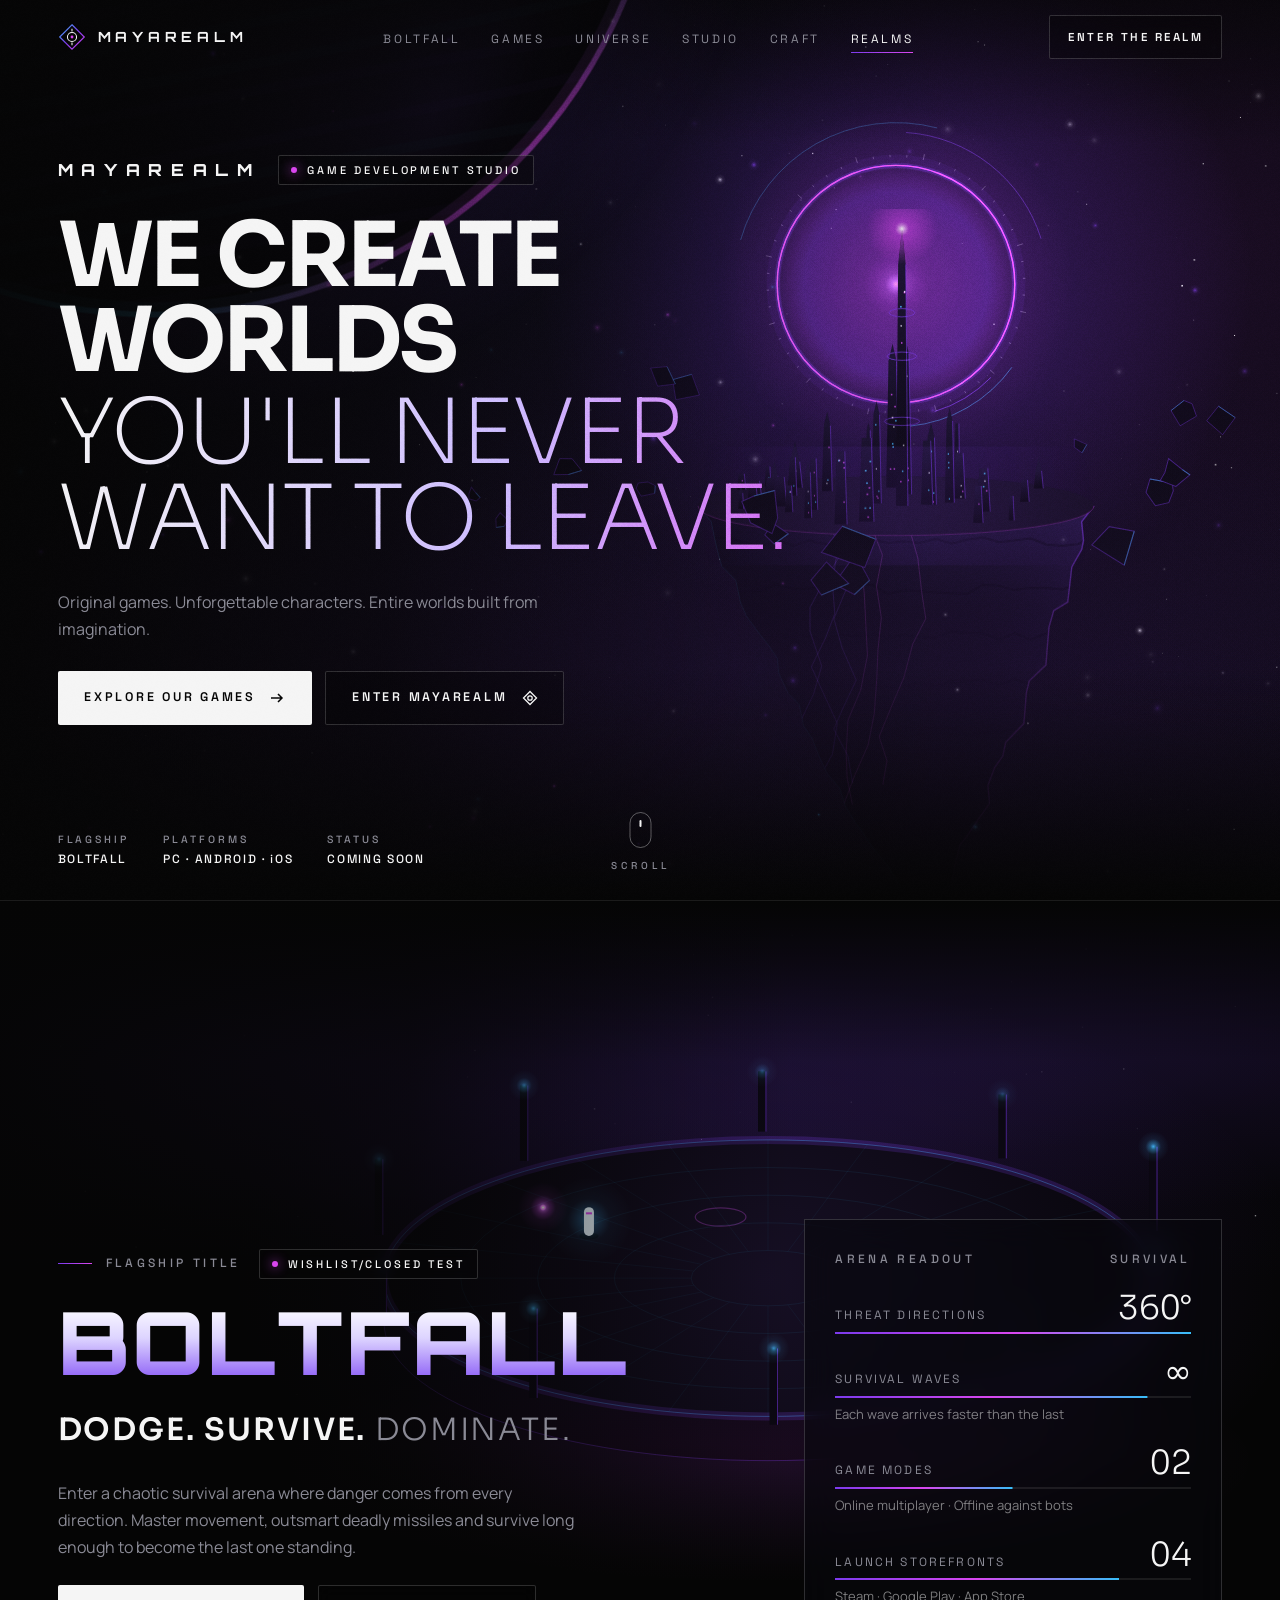
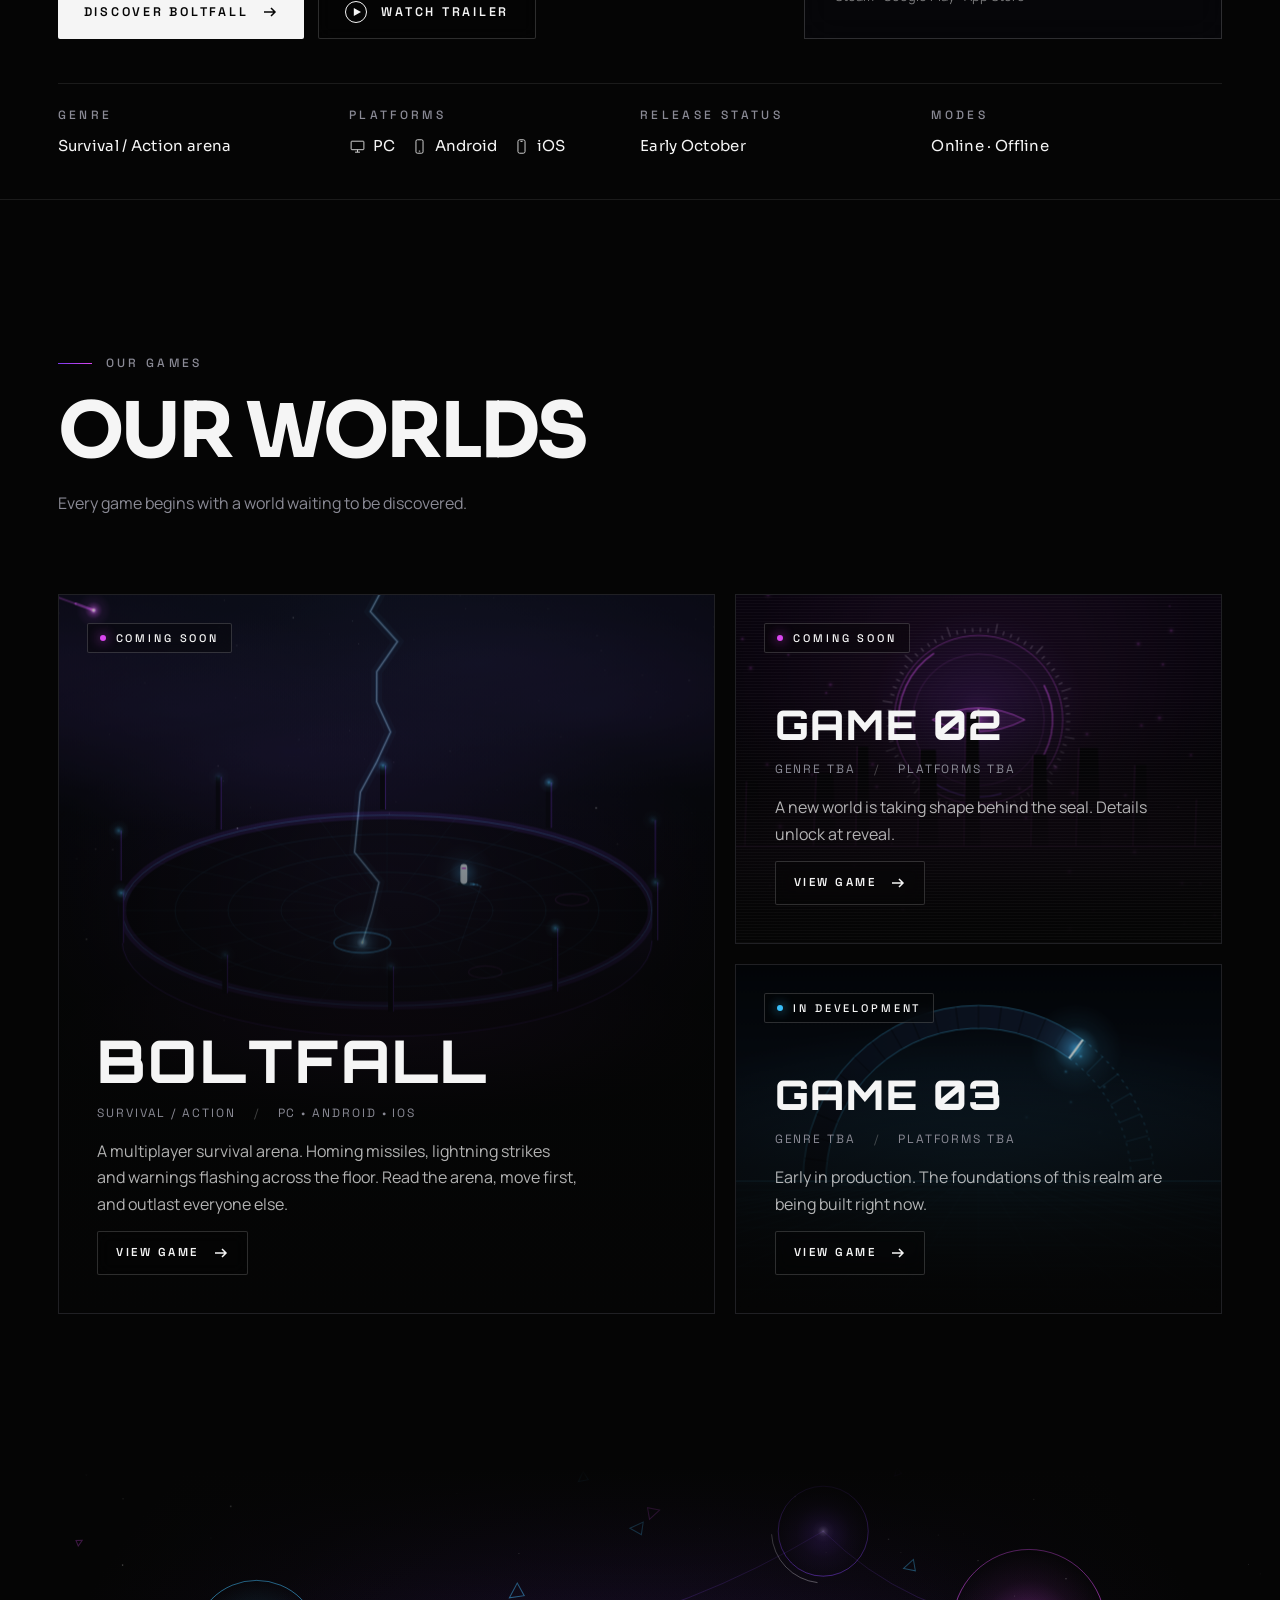
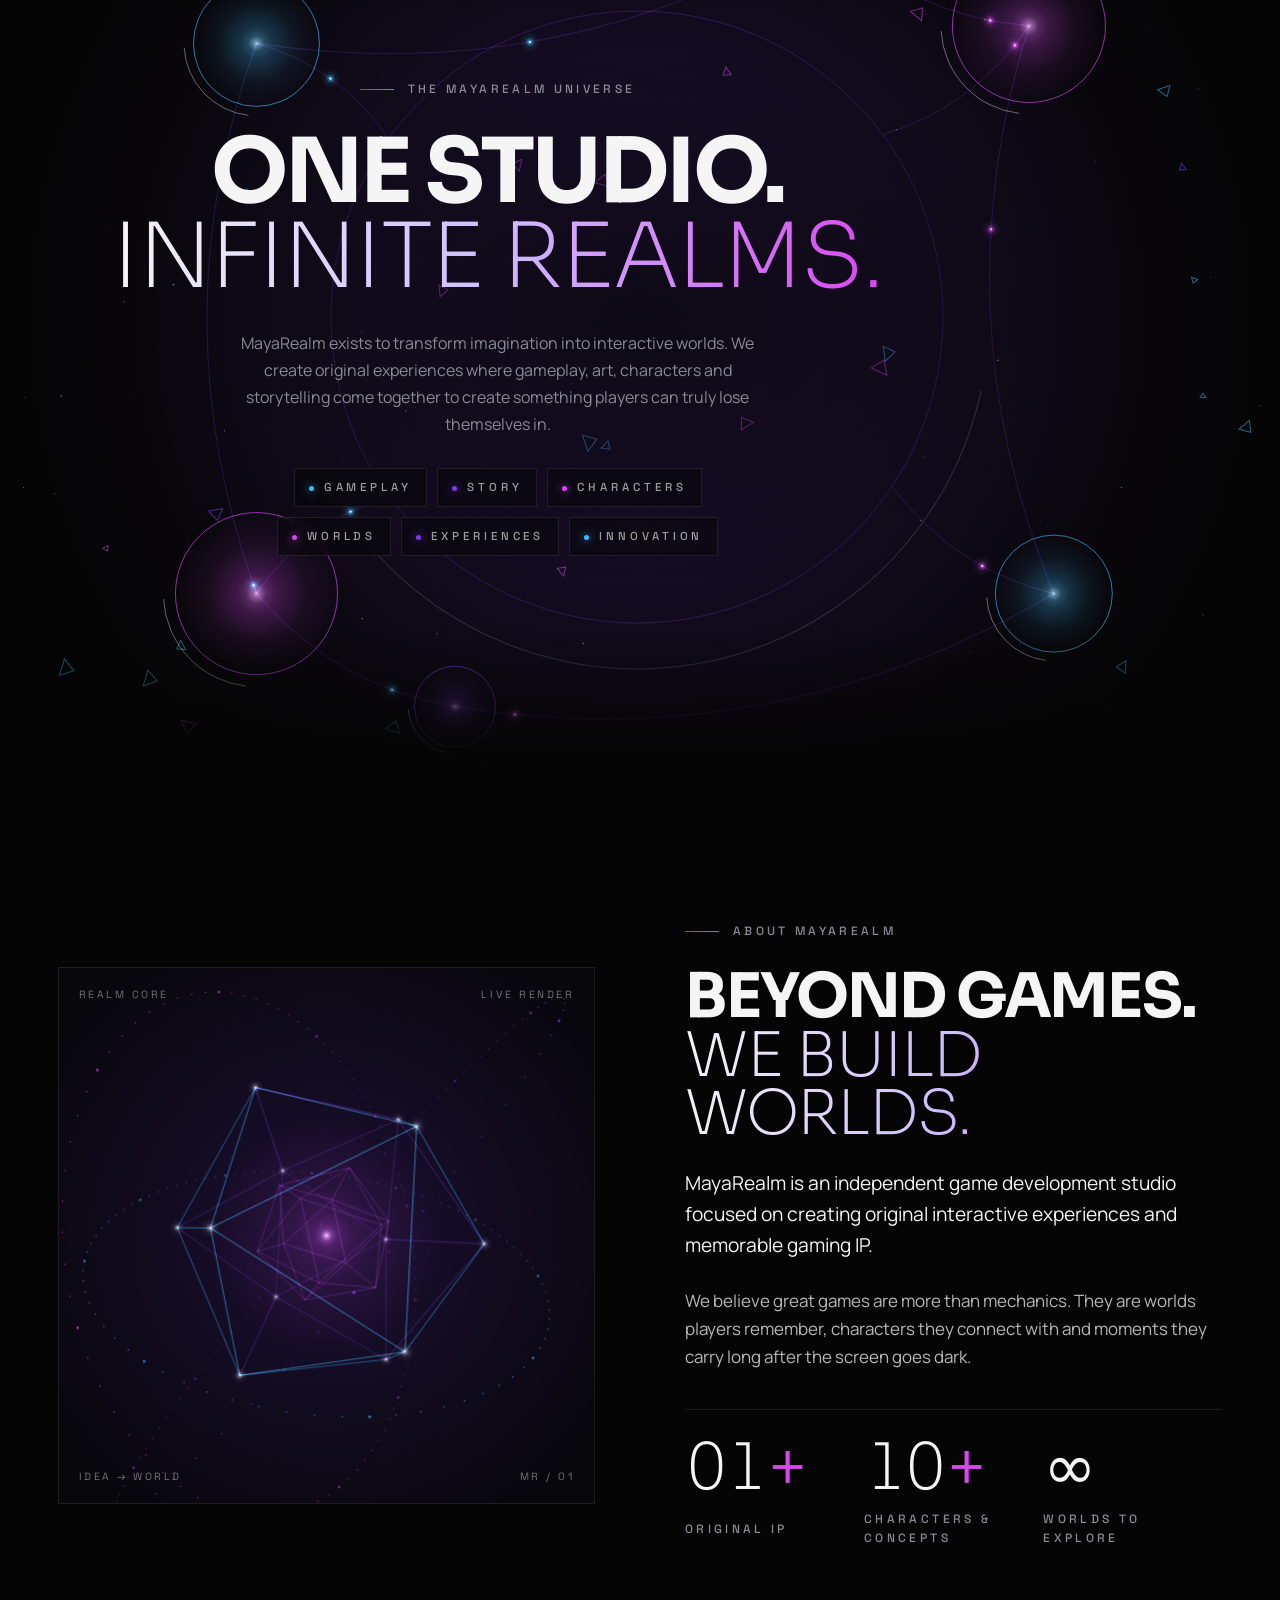
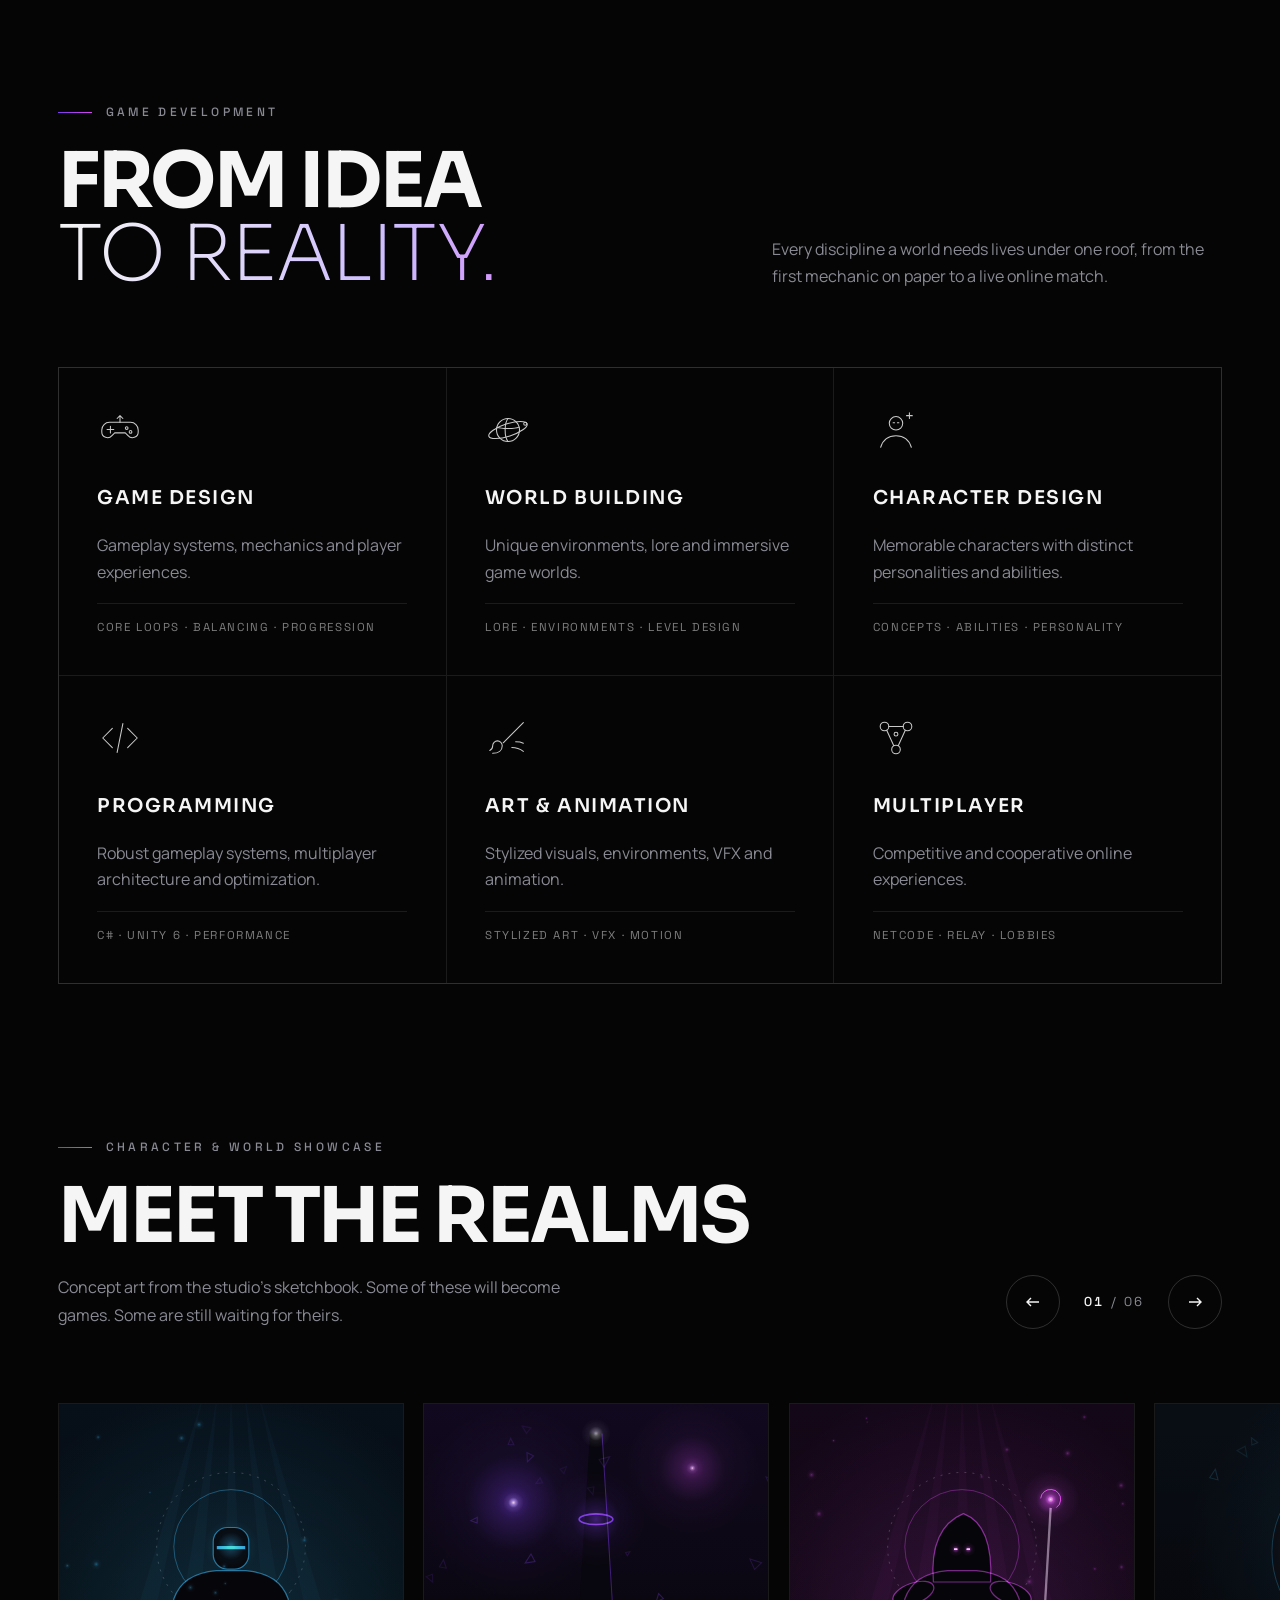
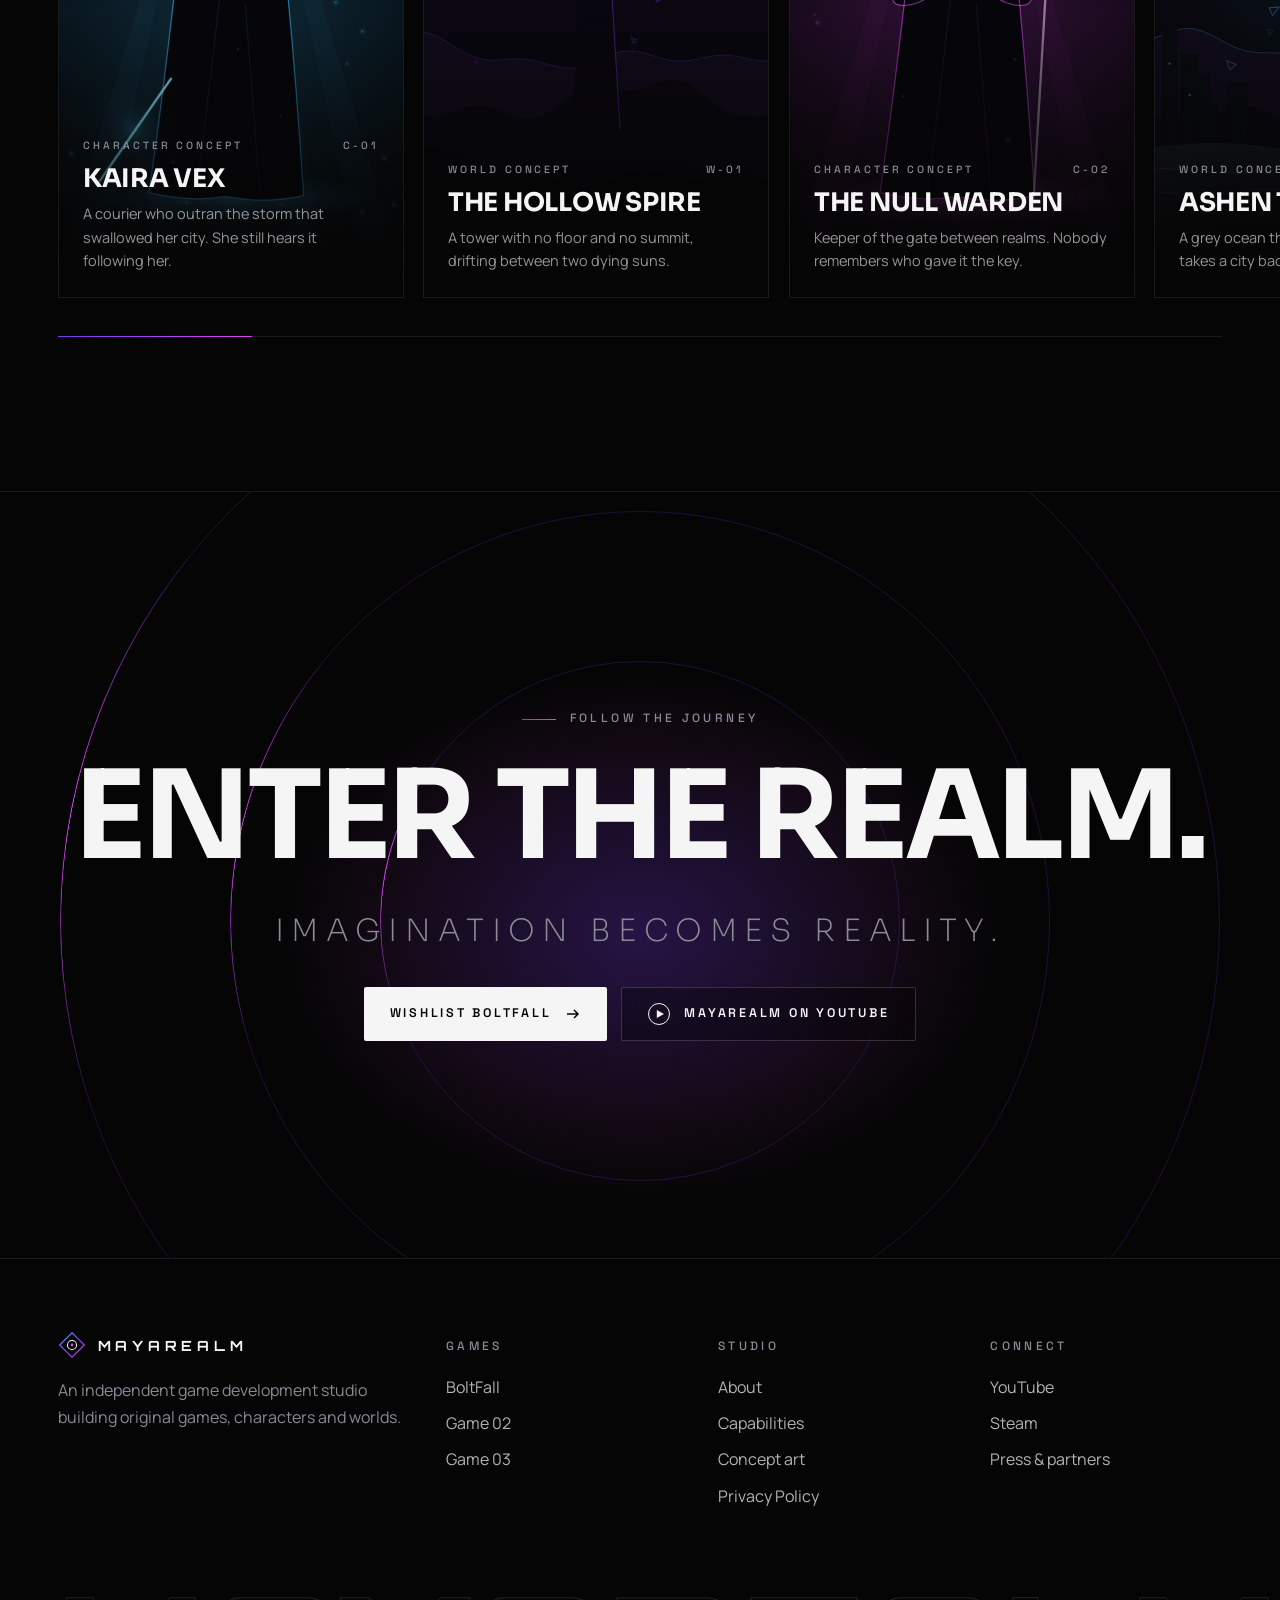
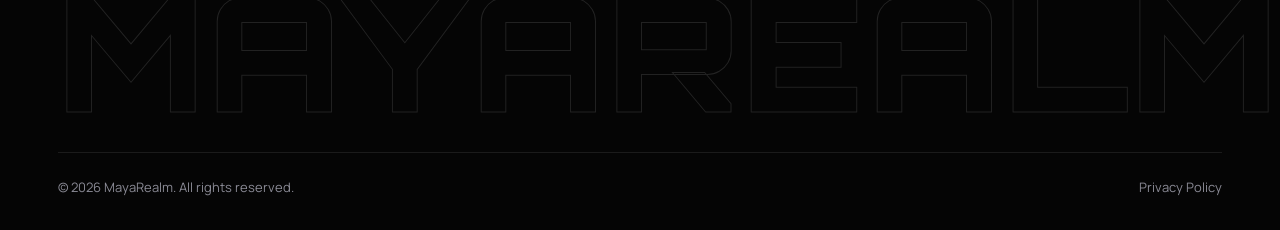
==== commit 86b54077: "Update index.html" ====
--- a/index.html
+++ b/index.html
@@ -619,7 +619,7 @@
       </div>
       <div><span class="label">Games</span><ul><li><a href="#boltfall">BoltFall</a></li><li><a href="#worlds">Game 02</a></li><li><a href="#worlds">Game 03</a></li></ul></div>
       <div><span class="label">Studio</span><ul><li><a href="#studio">About</a></li><li><a href="#craft">Capabilities</a></li><li><a href="#realms">Concept art</a></li><li><a href="/privacy">Privacy Policy</a></li></ul></div>
-      <div><span class="label">Connect</span><ul><li><a href="#" data-link="youtube" data-toast="The YouTube channel link is coming soon.">YouTube</a></li><li><a href="#" data-link="steam" data-toast="The Steam page link is coming soon.">Steam</a></li><li><a href="#" data-link="press" data-toast="Press and partnership contact is coming soon.">Press &amp; partners</a></li></ul></div>
+      <div><span class="label">Connect</span><ul><li><a href="#" data-link="youtube" data-toast="https://youtu.be/_QH2D4Q07lE">YouTube</a></li><li><a href="#" data-link="steam" data-toast="The Steam page link is coming soon.">Steam</a></li><li><a href="#" data-link="press" data-toast="Press and partnership contact is coming soon.">Press &amp; partners</a></li></ul></div>
     </div>
     <div class="foot-word" aria-hidden="true">MAYAREALM</div>
     <div class="foot-bottom"><span>© 2026 MayaRealm. All rights reserved.</span><span><a href="/privacy" class="foot-legal">Privacy Policy</a></span></div>
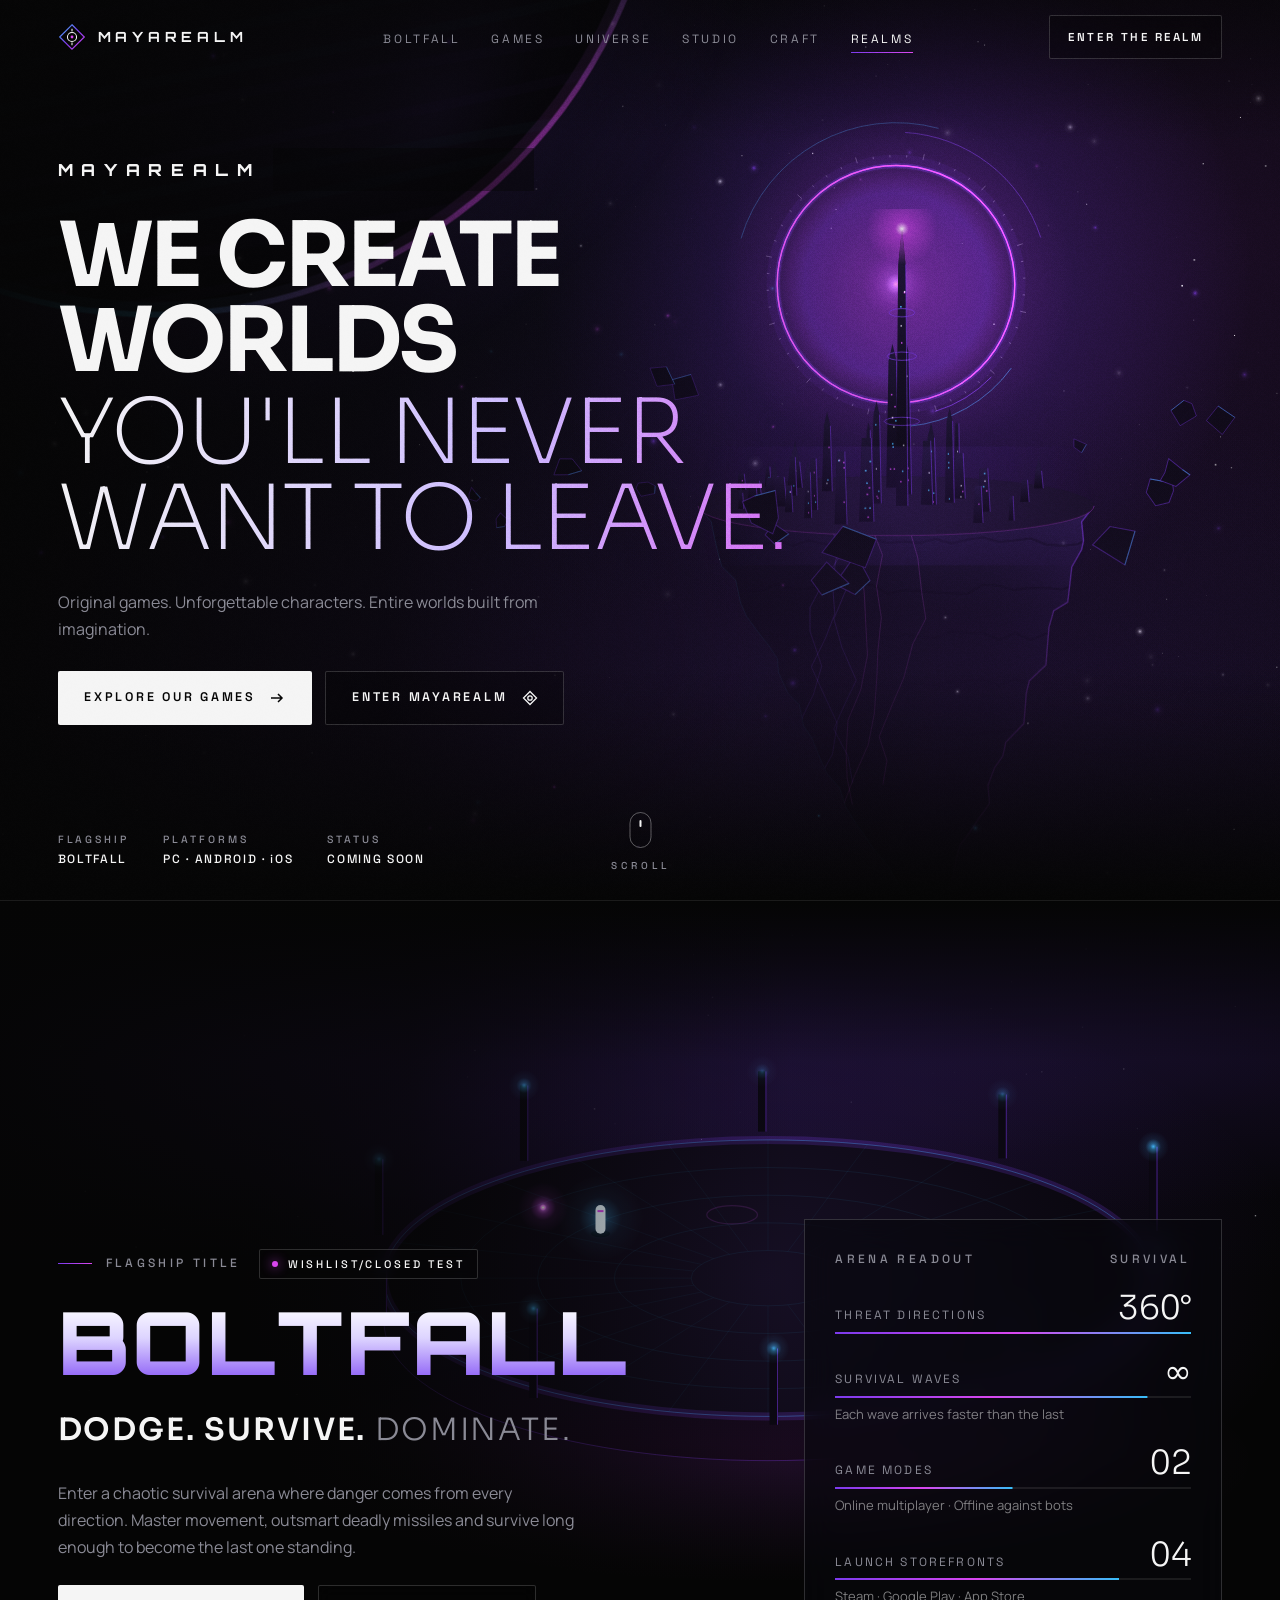
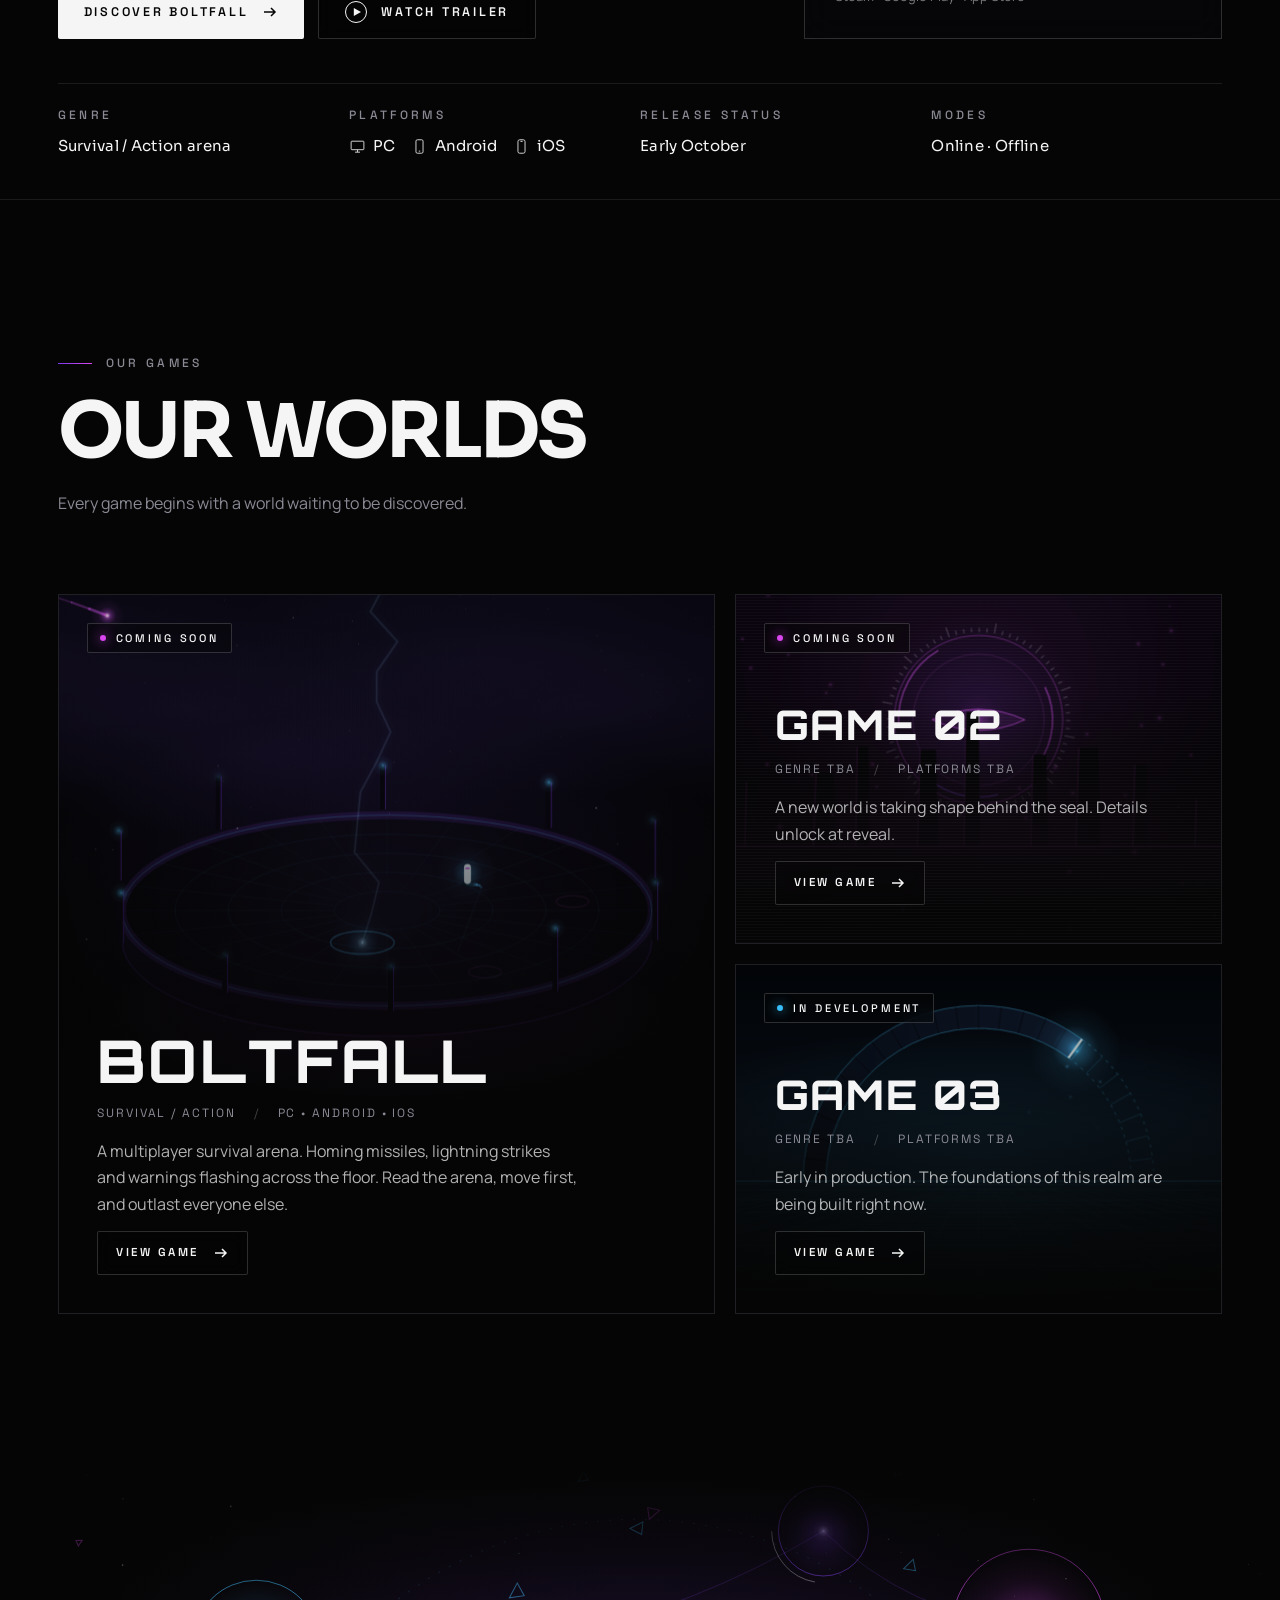
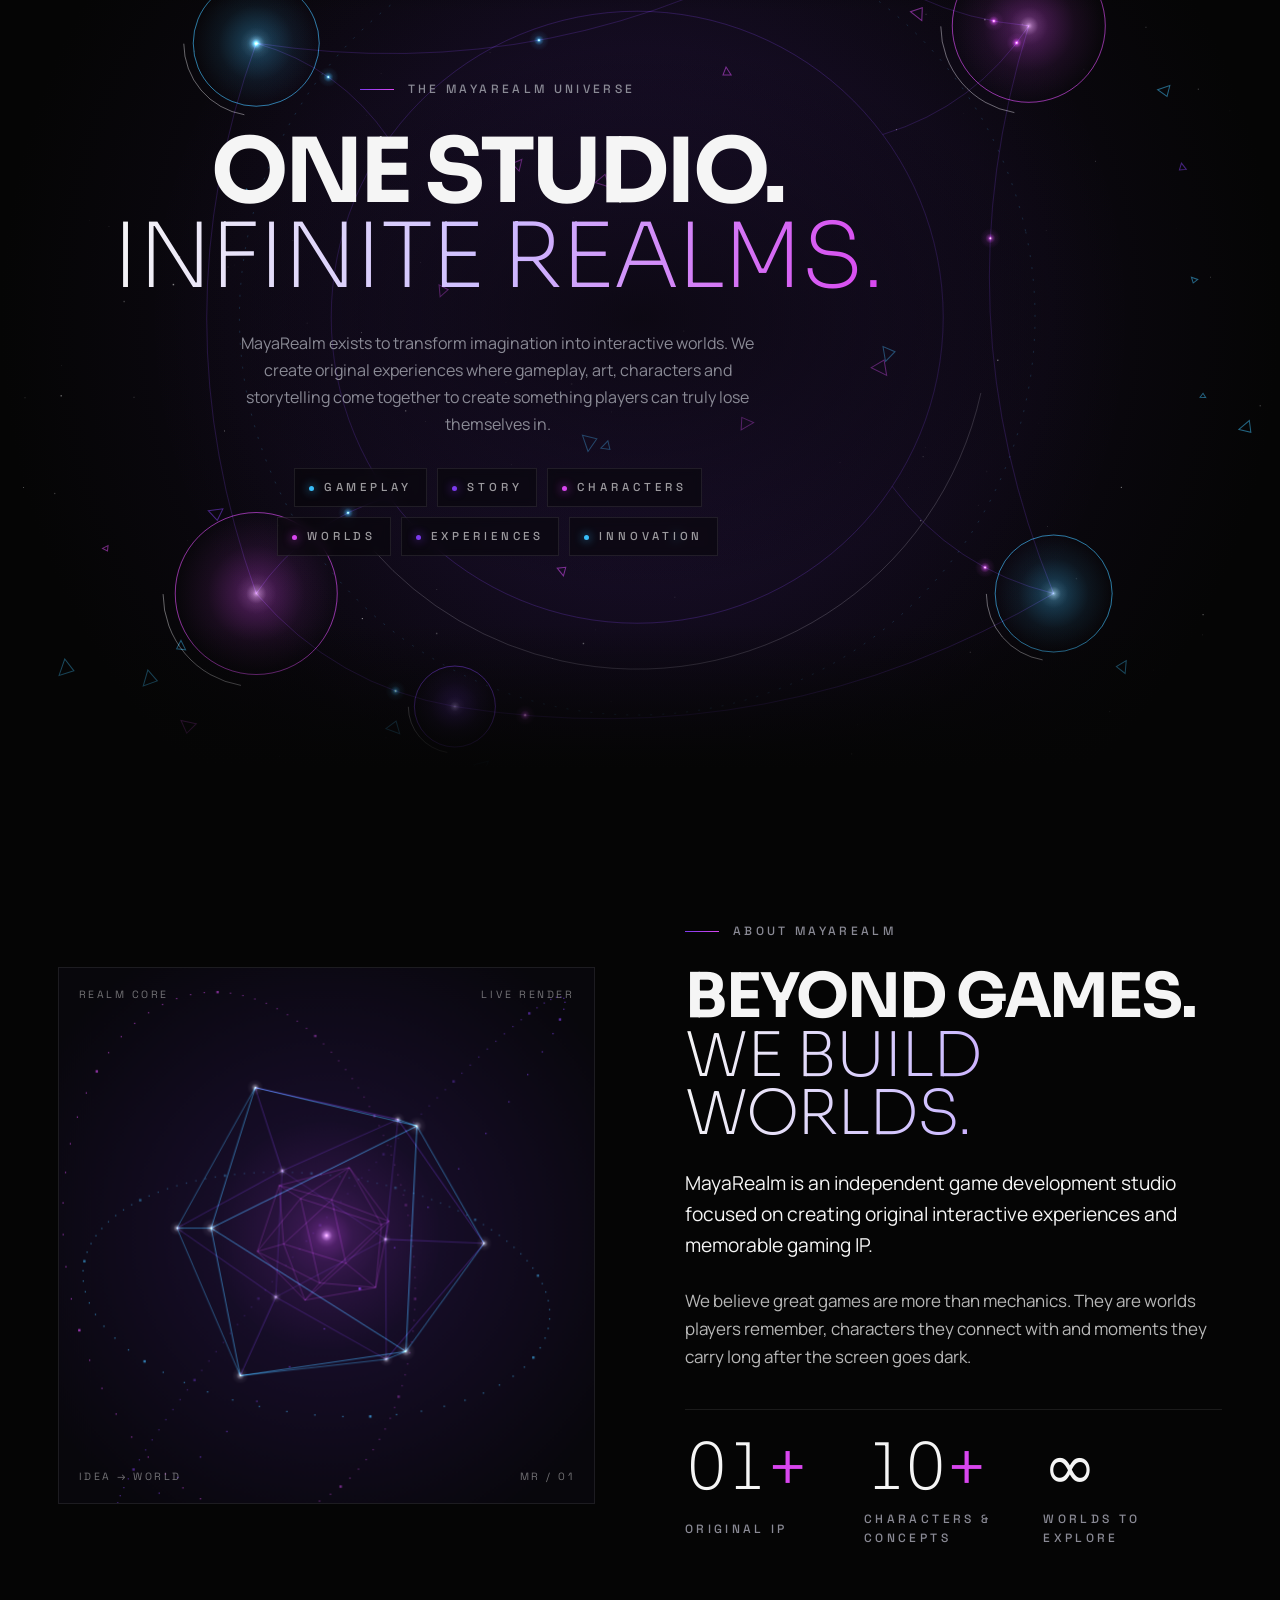
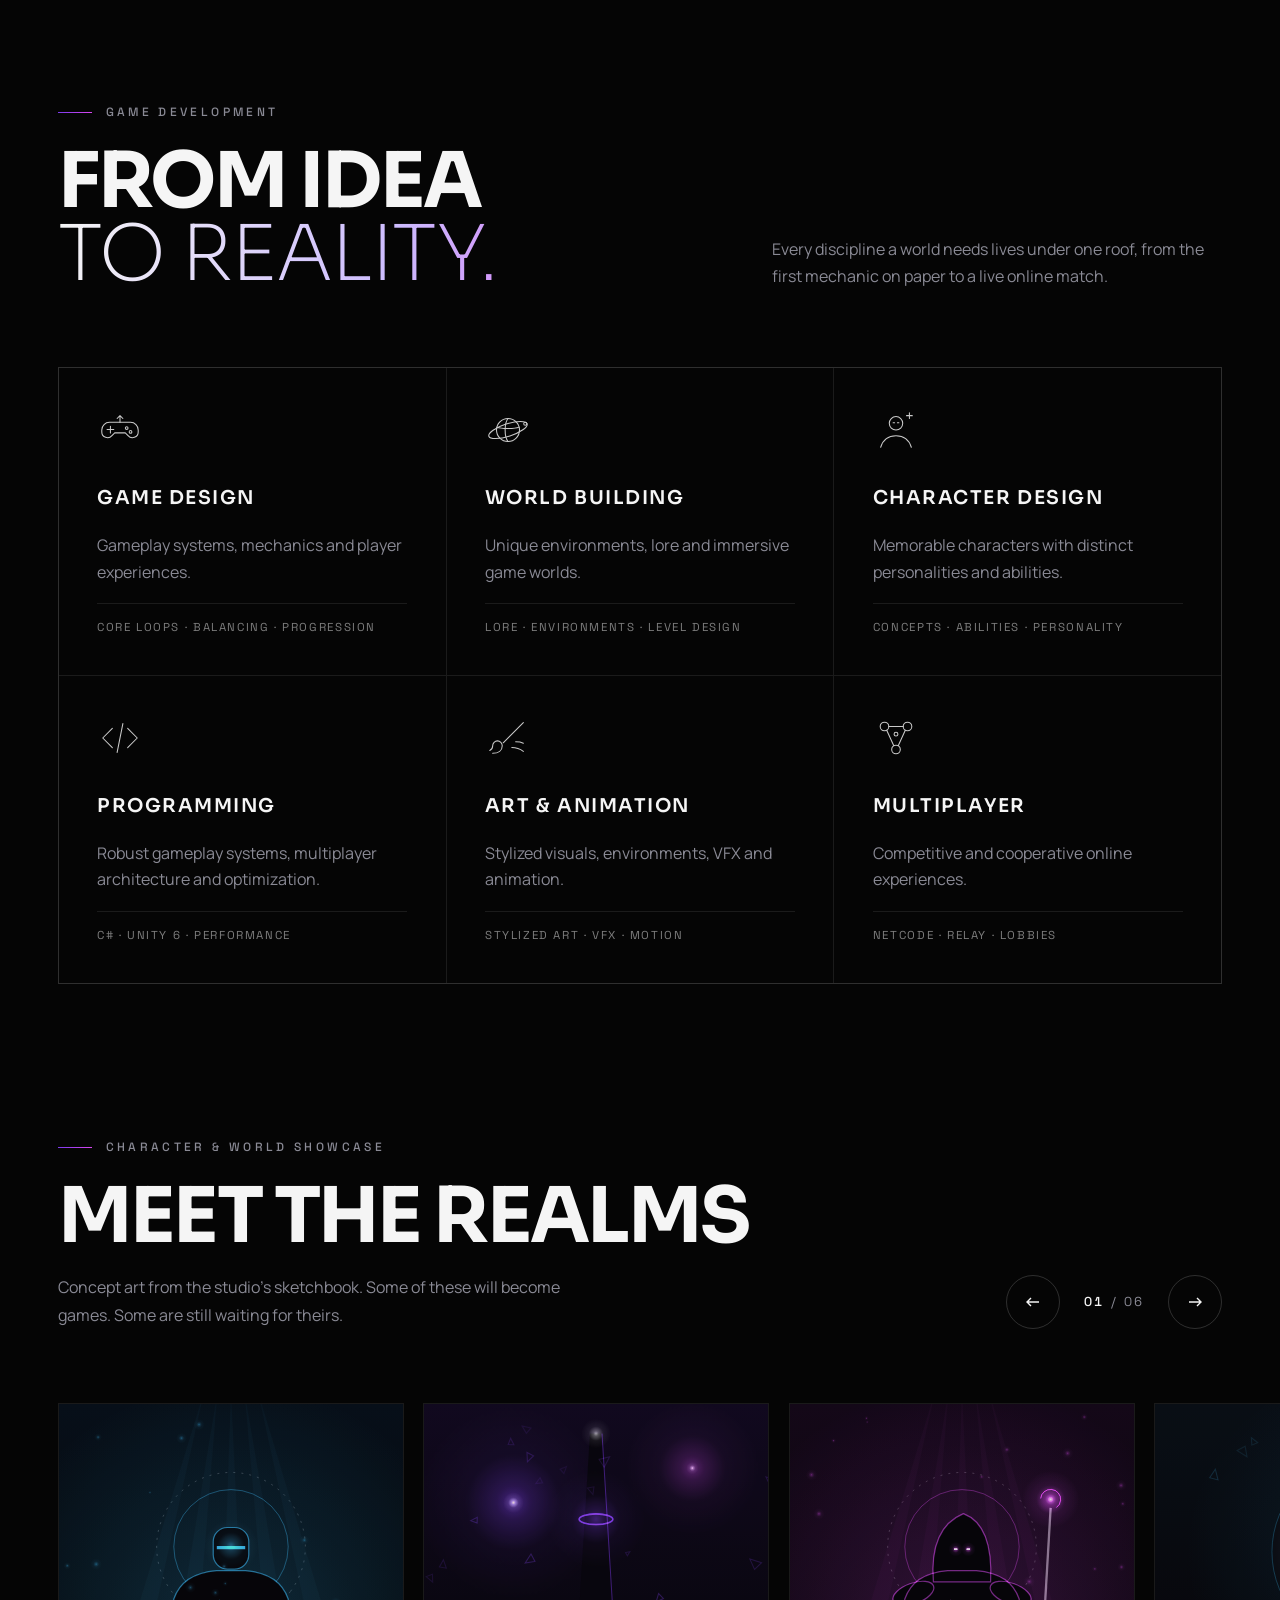
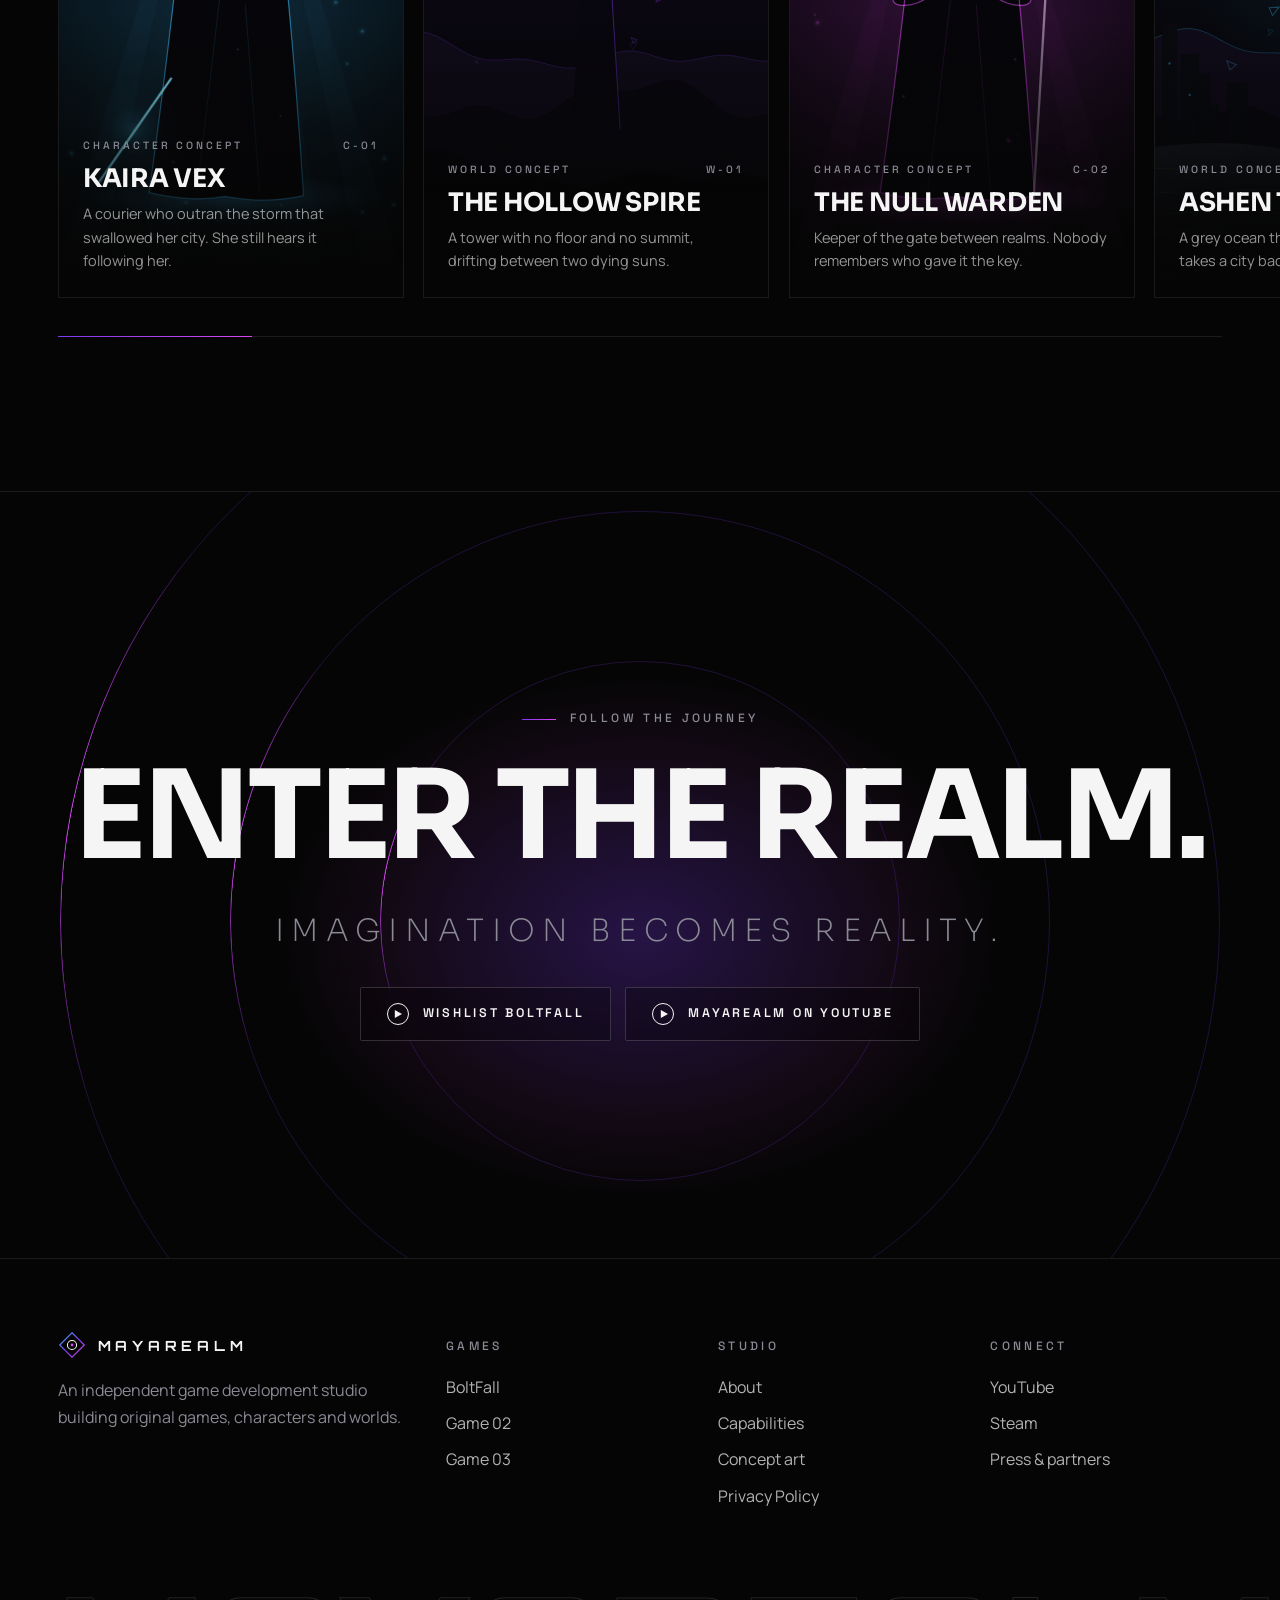
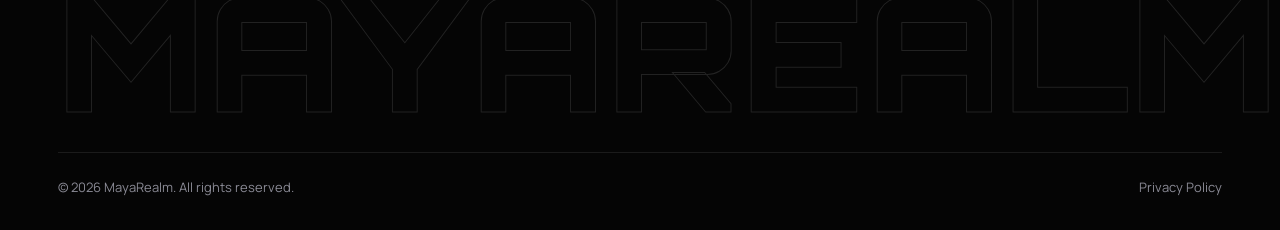
==== commit 0181fc19: "Update links for YouTube and Steam in index.html" ====
--- a/index.html
+++ b/index.html
@@ -603,8 +603,8 @@
       <h2 class="h-display" id="enter-h">Enter the realm.</h2>
       <p class="sub">Imagination becomes reality.</p>
       <div class="btn-row">
-        <a href="#" class="btn btn-primary" data-link="https://store.steampowered.com/app/5245540/Boltfall" data-toast="Store Page is Live.">Wishlist BoltFall <svg class="arr" viewBox="0 0 16 16" fill="none" stroke="currentColor" stroke-width="1.5"><path d="M2 8h11M9 4l4 4-4 4"/></svg></a>
-        <a href="#" class="btn btn-ghost" data-link="https://youtu.be/_QH2D4Q07lE" data-toast="Trailer is Live."><span class="play"><svg viewBox="0 0 10 10"><path d="M1 0l9 5-9 5z"/></svg></span>MayaRealm on YouTube</a>
+        <a href="https://store.steampowered.com/app/5245540/Boltfall" class="btn btn-ghost" target="_blank" rel="noopener"><span class="play"><svg viewBox="0 0 10 10"><path d="M1 0l9 5-9 5z"/></svg></span>Wishlist Boltfall</a>
+        <a href="https://youtu.be/_QH2D4Q07lE" class="btn btn-ghost" target="_blank" rel="noopener"><span class="play"><svg viewBox="0 0 10 10"><path d="M1 0l9 5-9 5z"/></svg></span>MayaRealm on YouTube</a>
       </div>
     </div>
   </section>
@@ -619,7 +619,7 @@
       </div>
       <div><span class="label">Games</span><ul><li><a href="#boltfall">BoltFall</a></li><li><a href="#worlds">Game 02</a></li><li><a href="#worlds">Game 03</a></li></ul></div>
       <div><span class="label">Studio</span><ul><li><a href="#studio">About</a></li><li><a href="#craft">Capabilities</a></li><li><a href="#realms">Concept art</a></li><li><a href="/privacy">Privacy Policy</a></li></ul></div>
-      <div><span class="label">Connect</span><ul><li><a href="#" data-link="youtube" data-toast="https://youtu.be/_QH2D4Q07lE">YouTube</a></li><li><a href="#" data-link="steam" data-toast="The Steam page link is coming soon.">Steam</a></li><li><a href="#" data-link="press" data-toast="Press and partnership contact is coming soon.">Press &amp; partners</a></li></ul></div>
+      <div><span class="label">Connect</span><ul><li><a href="https://youtu.be/_QH2D4Q07lE" target="_blank" rel="noopener">YouTube</a></li><li><a href="https://store.steampowered.com/app/5245540/Boltfall" target="_blank" rel="noopener">Steam</a></li><li><a href="#" data-link="press" data-toast="Press and partnership contact is coming soon.">Press &amp; partners</a></li></ul></div>
     </div>
     <div class="foot-word" aria-hidden="true">MAYAREALM</div>
     <div class="foot-bottom"><span>© 2026 MayaRealm. All rights reserved.</span><span><a href="/privacy" class="foot-legal">Privacy Policy</a></span></div>
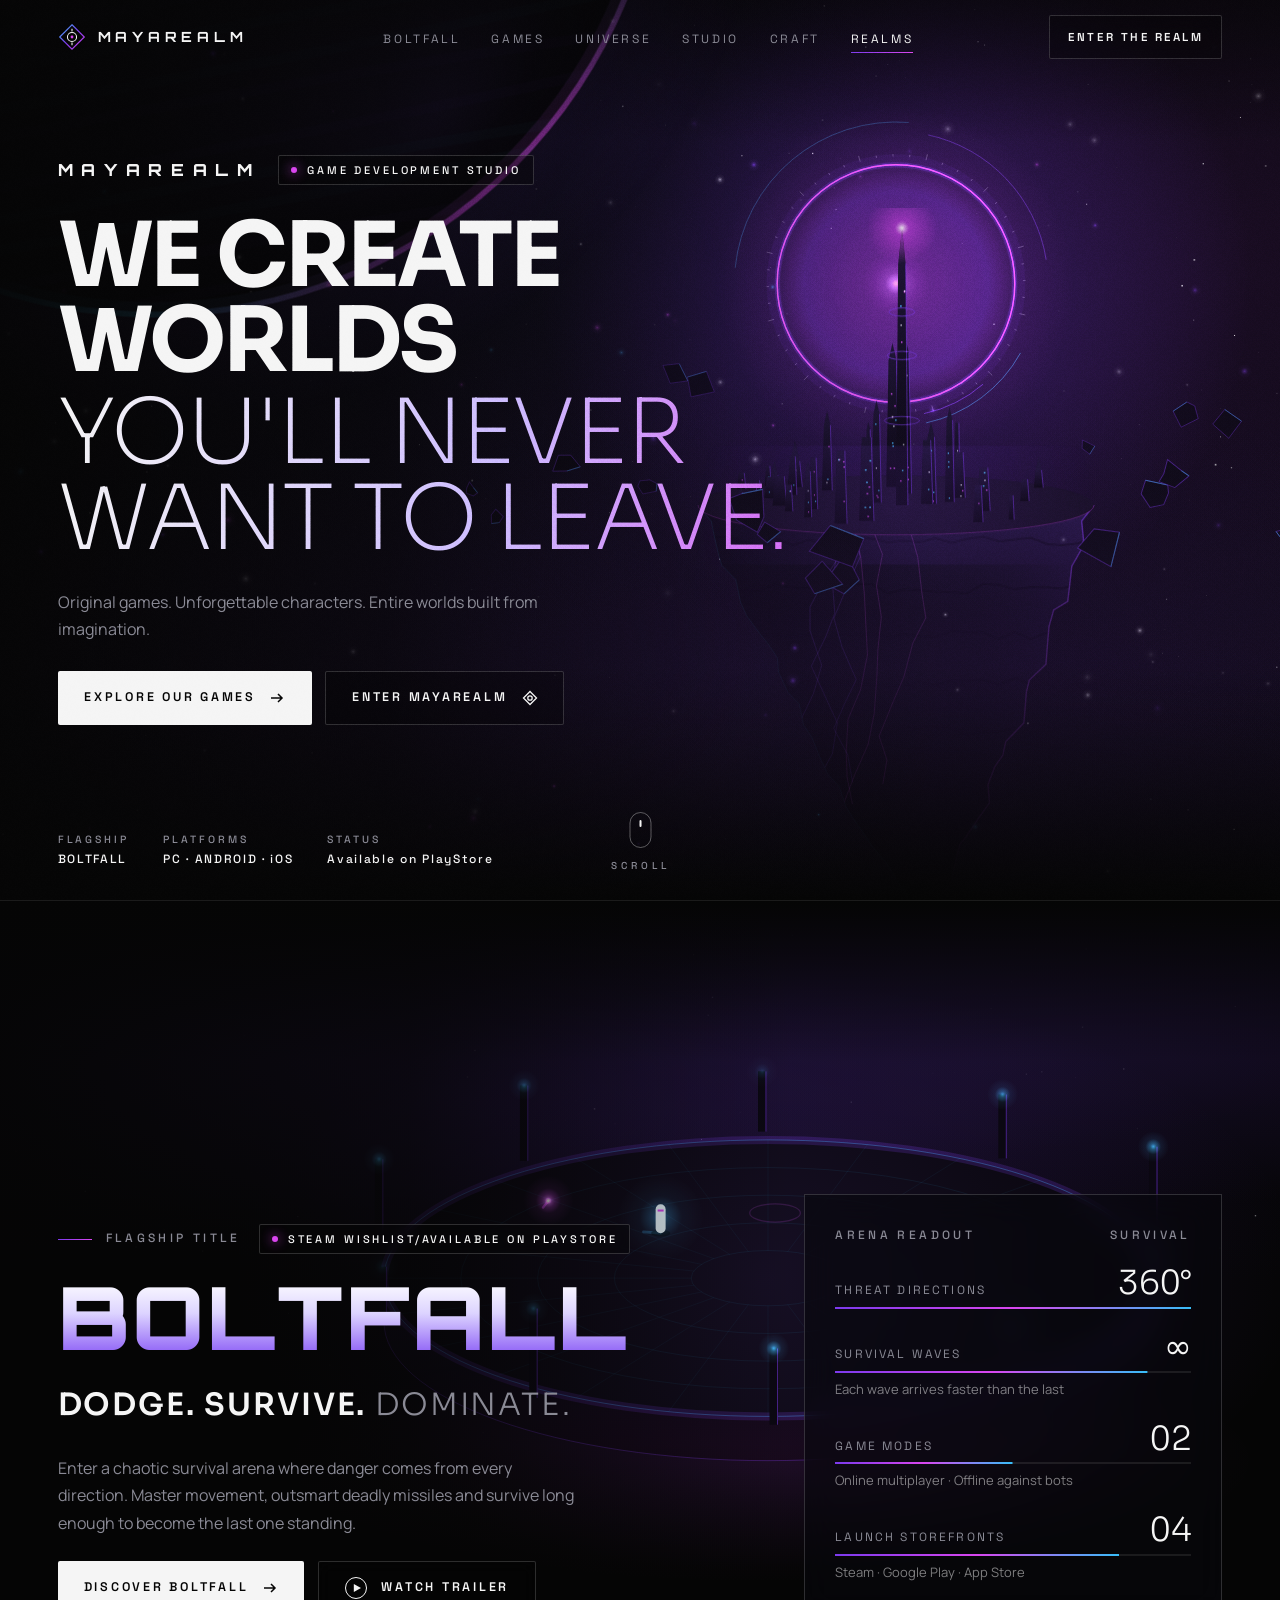
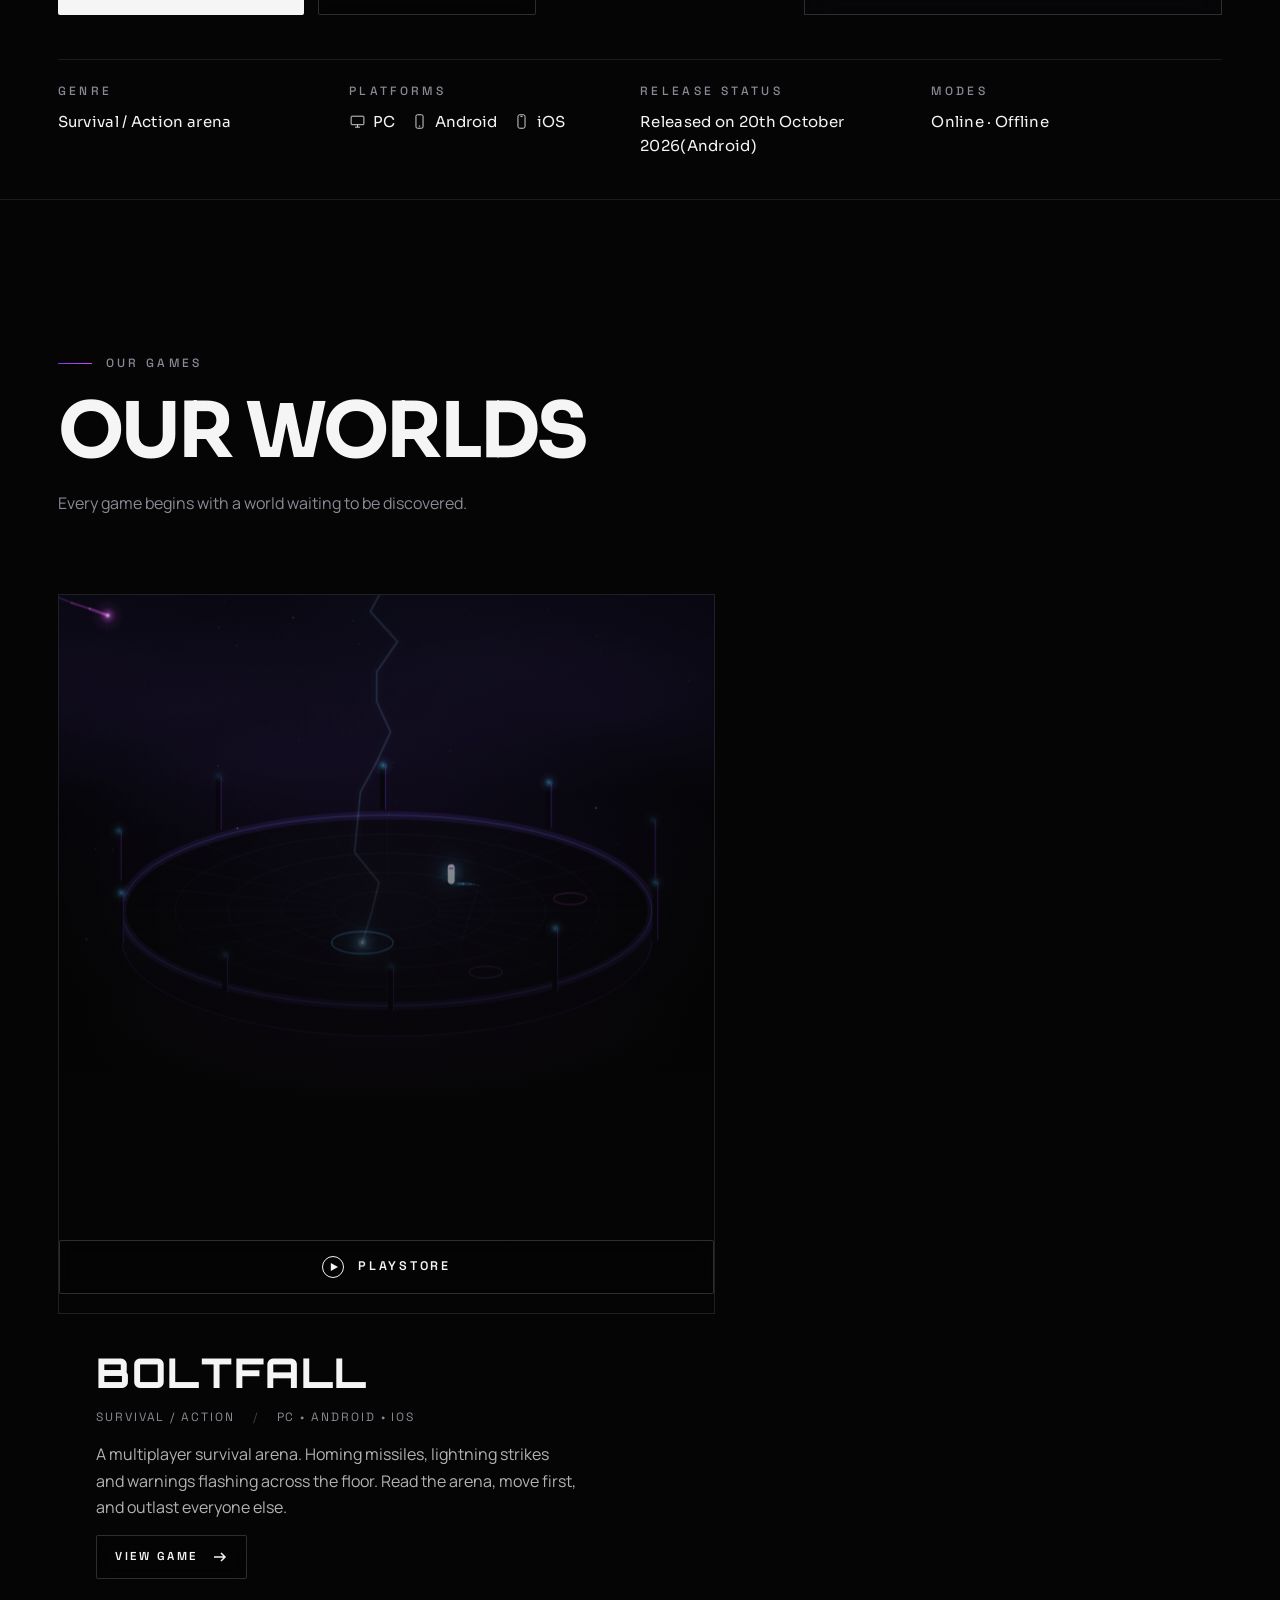
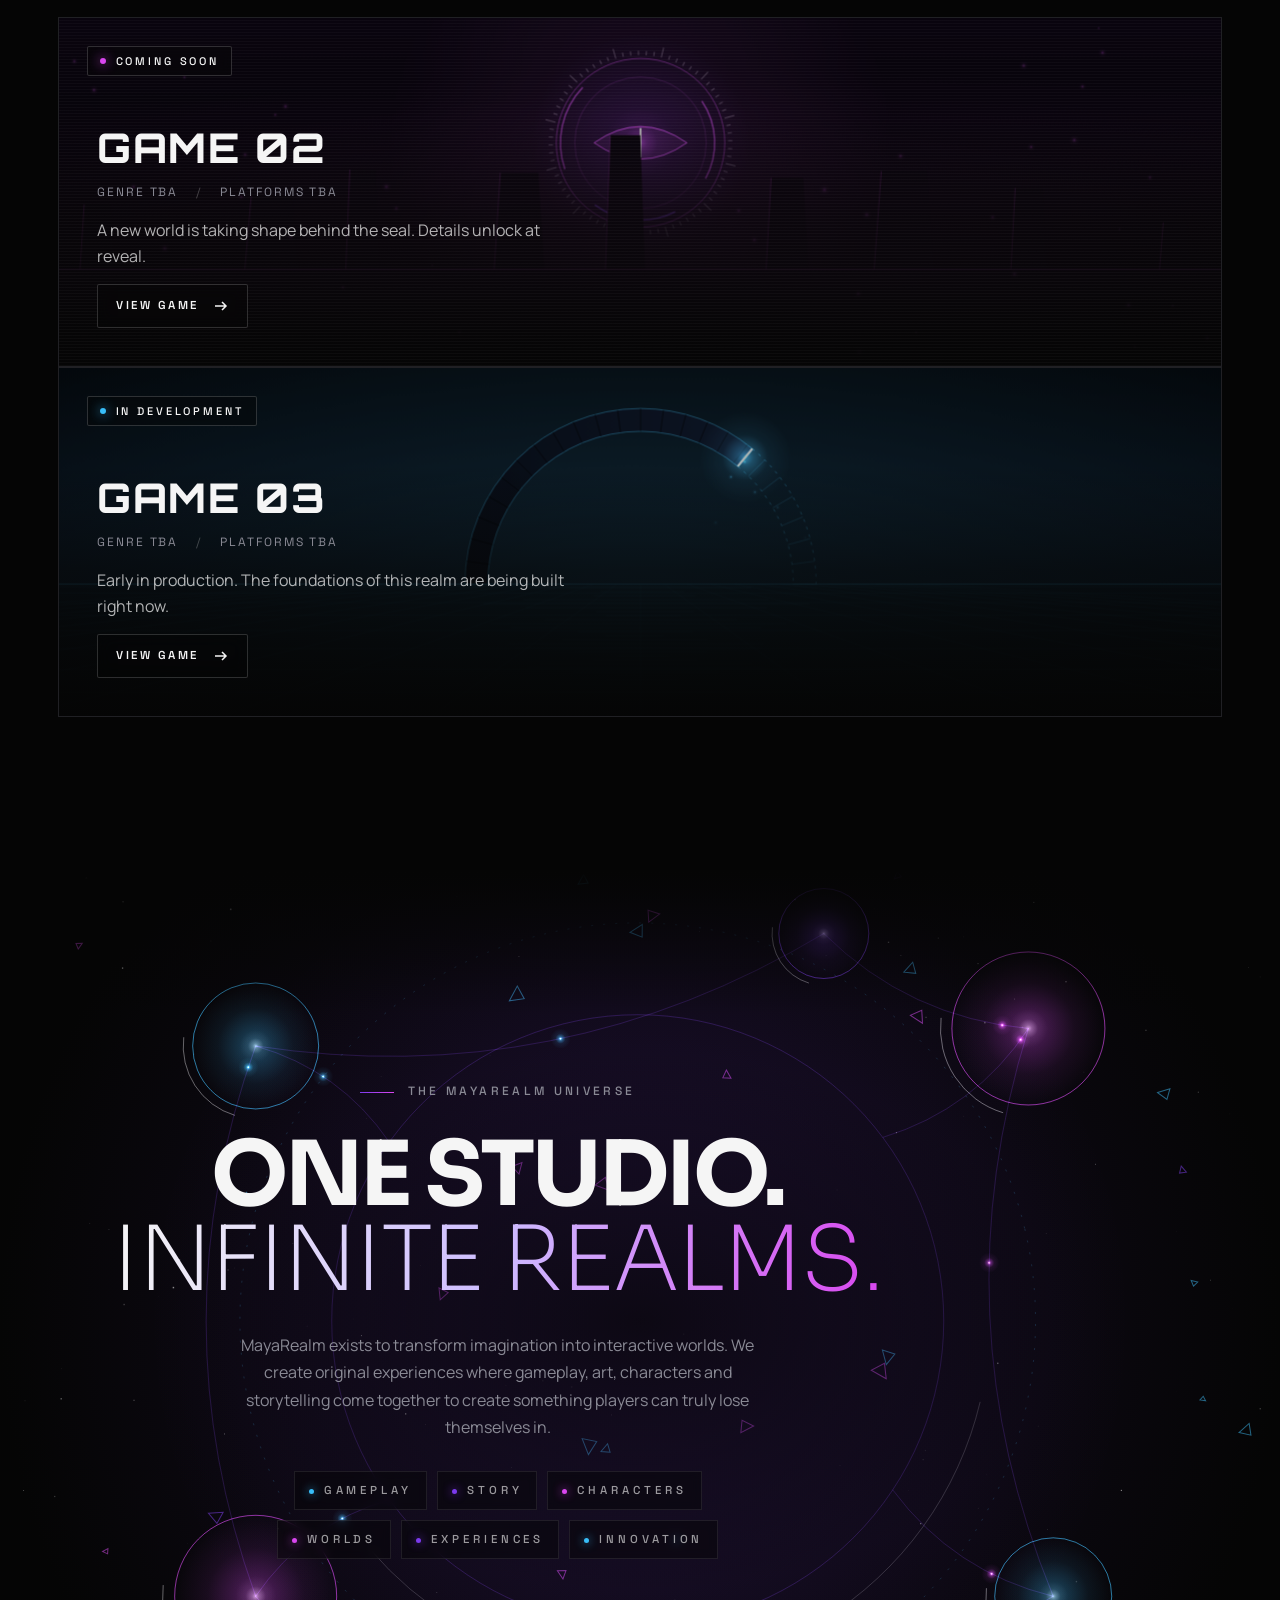
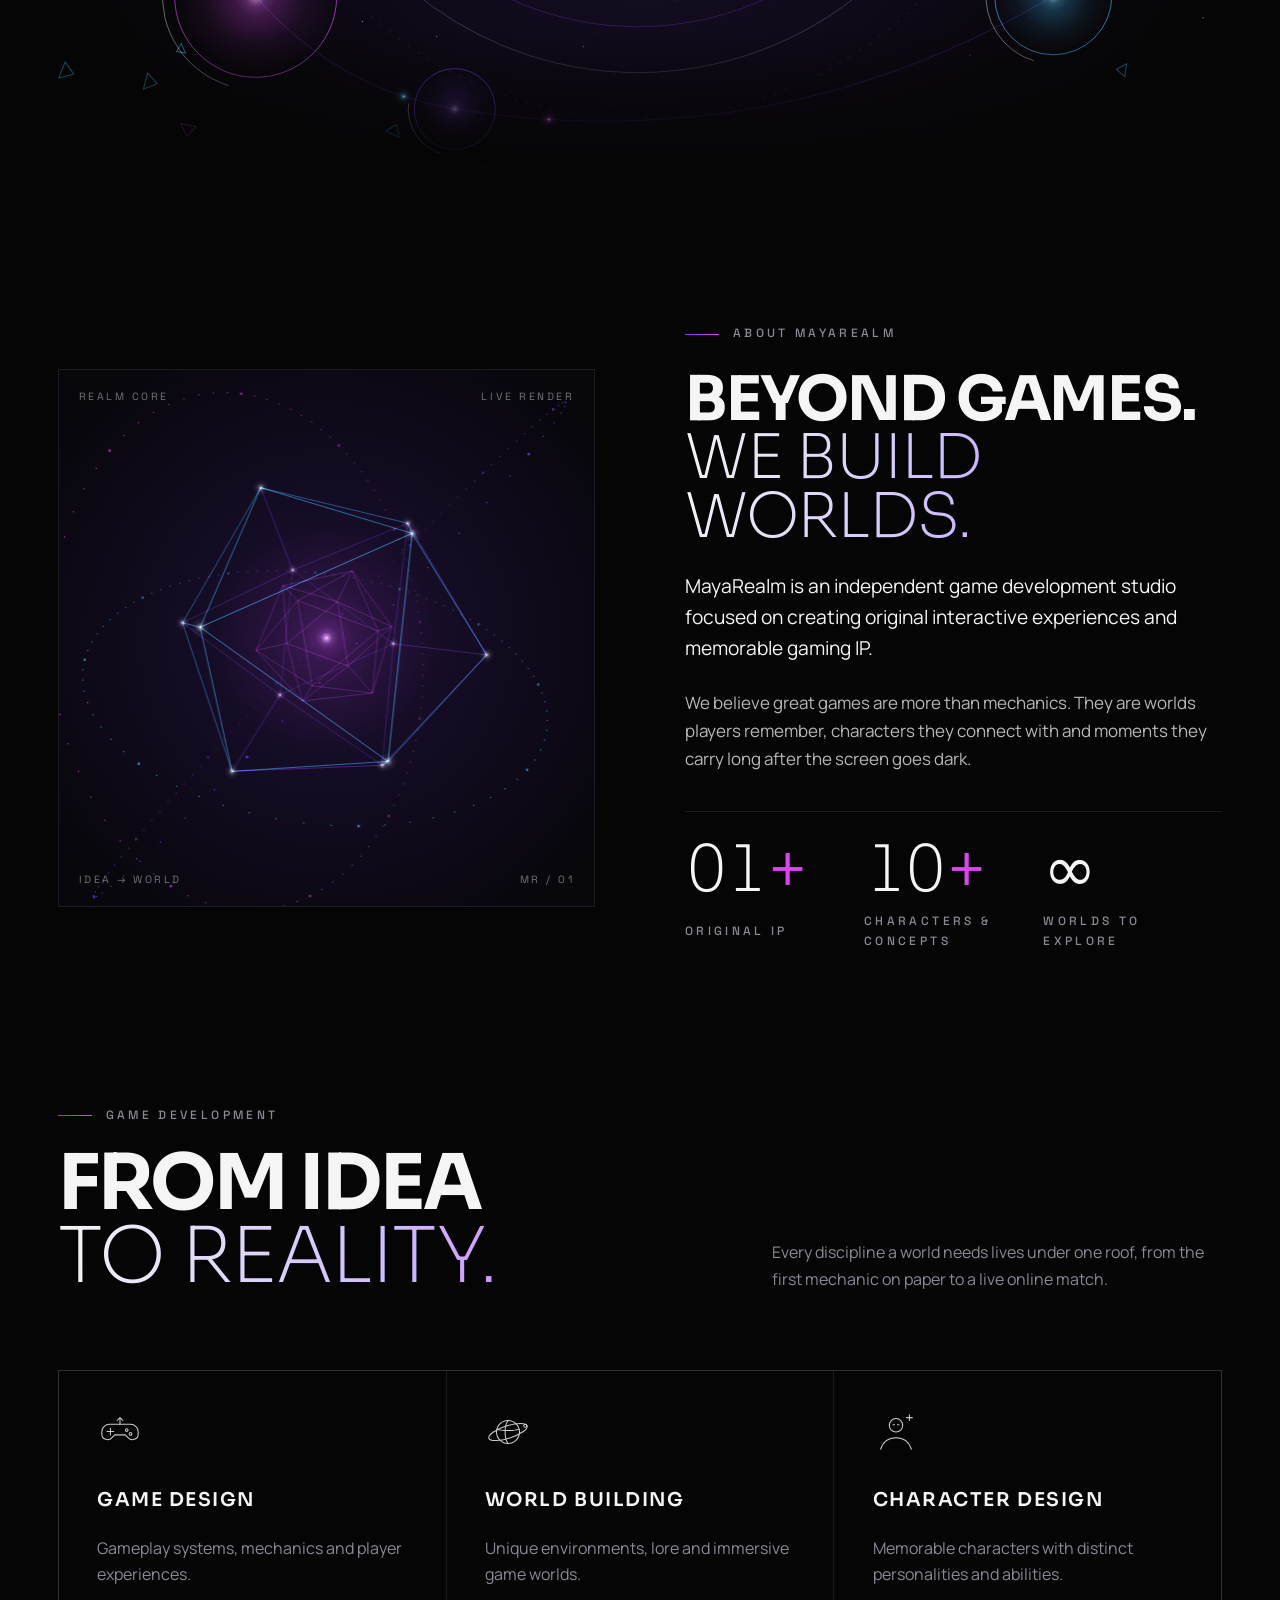
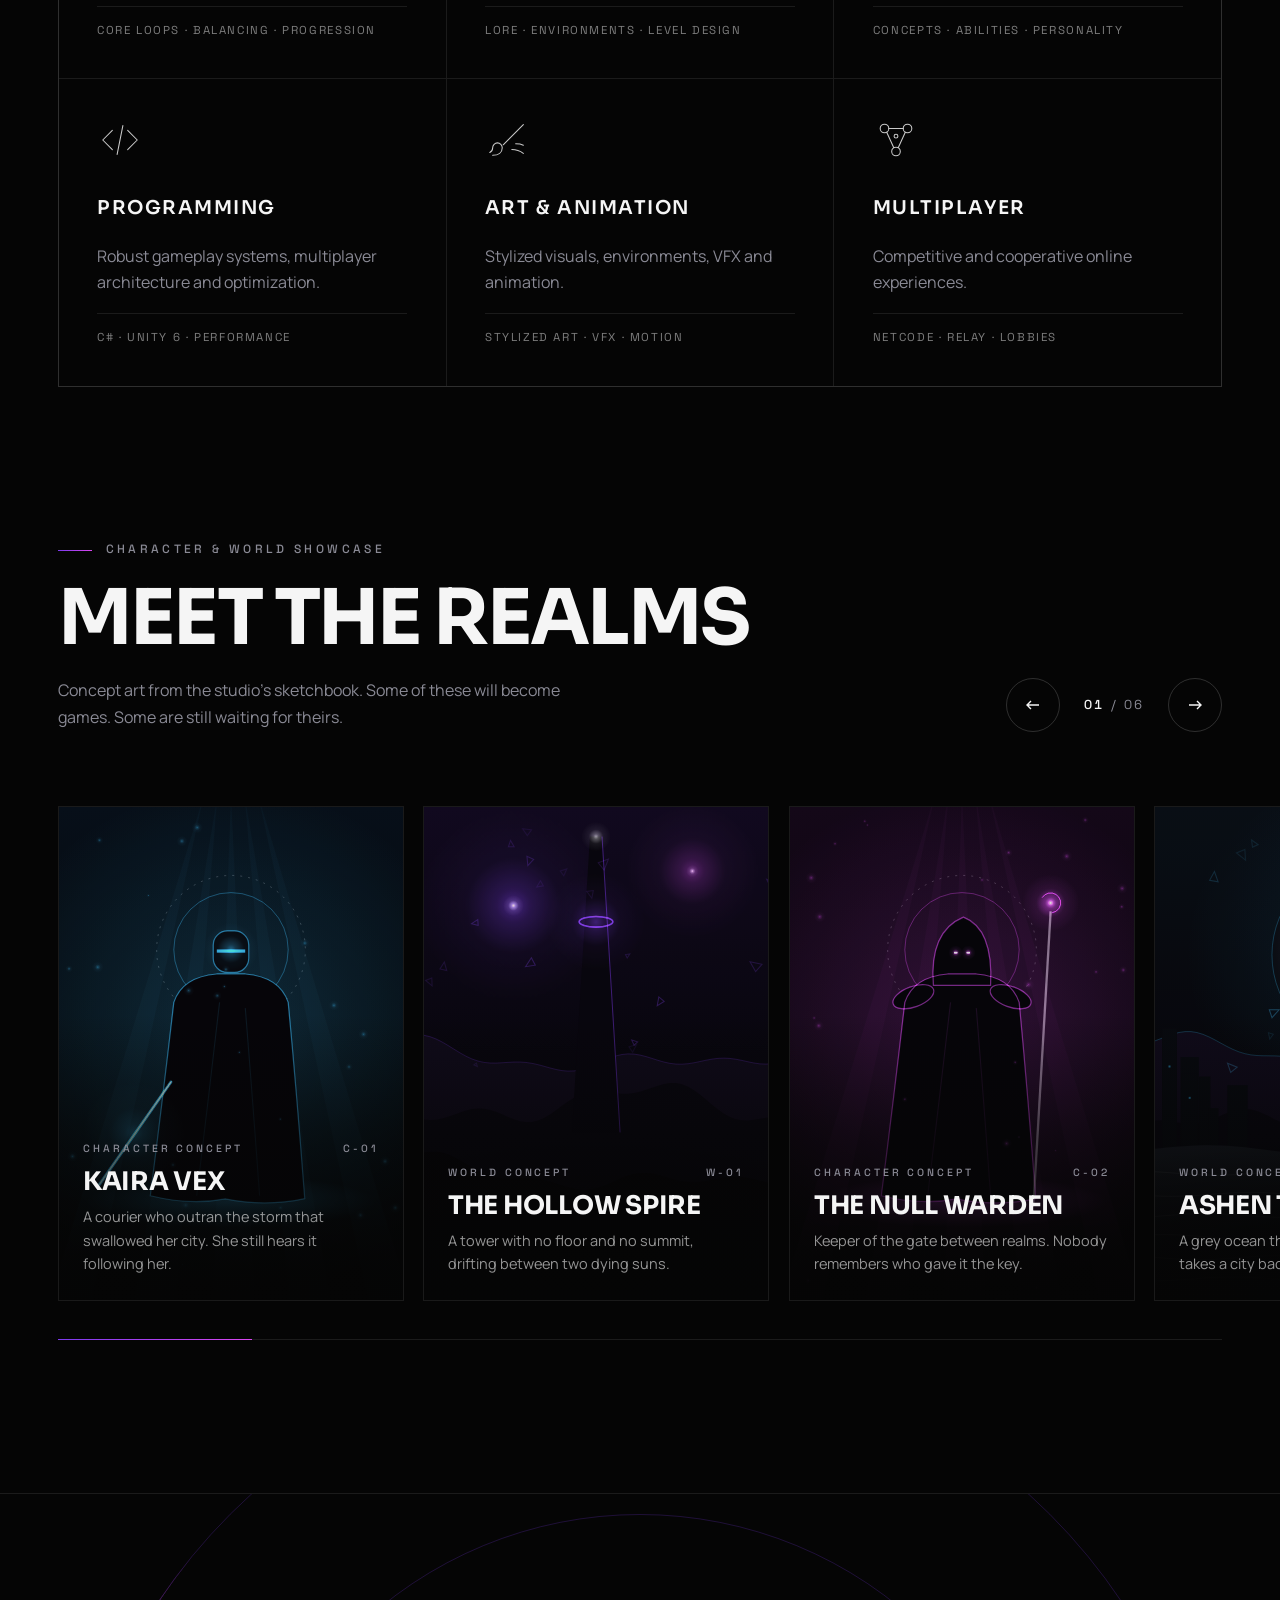
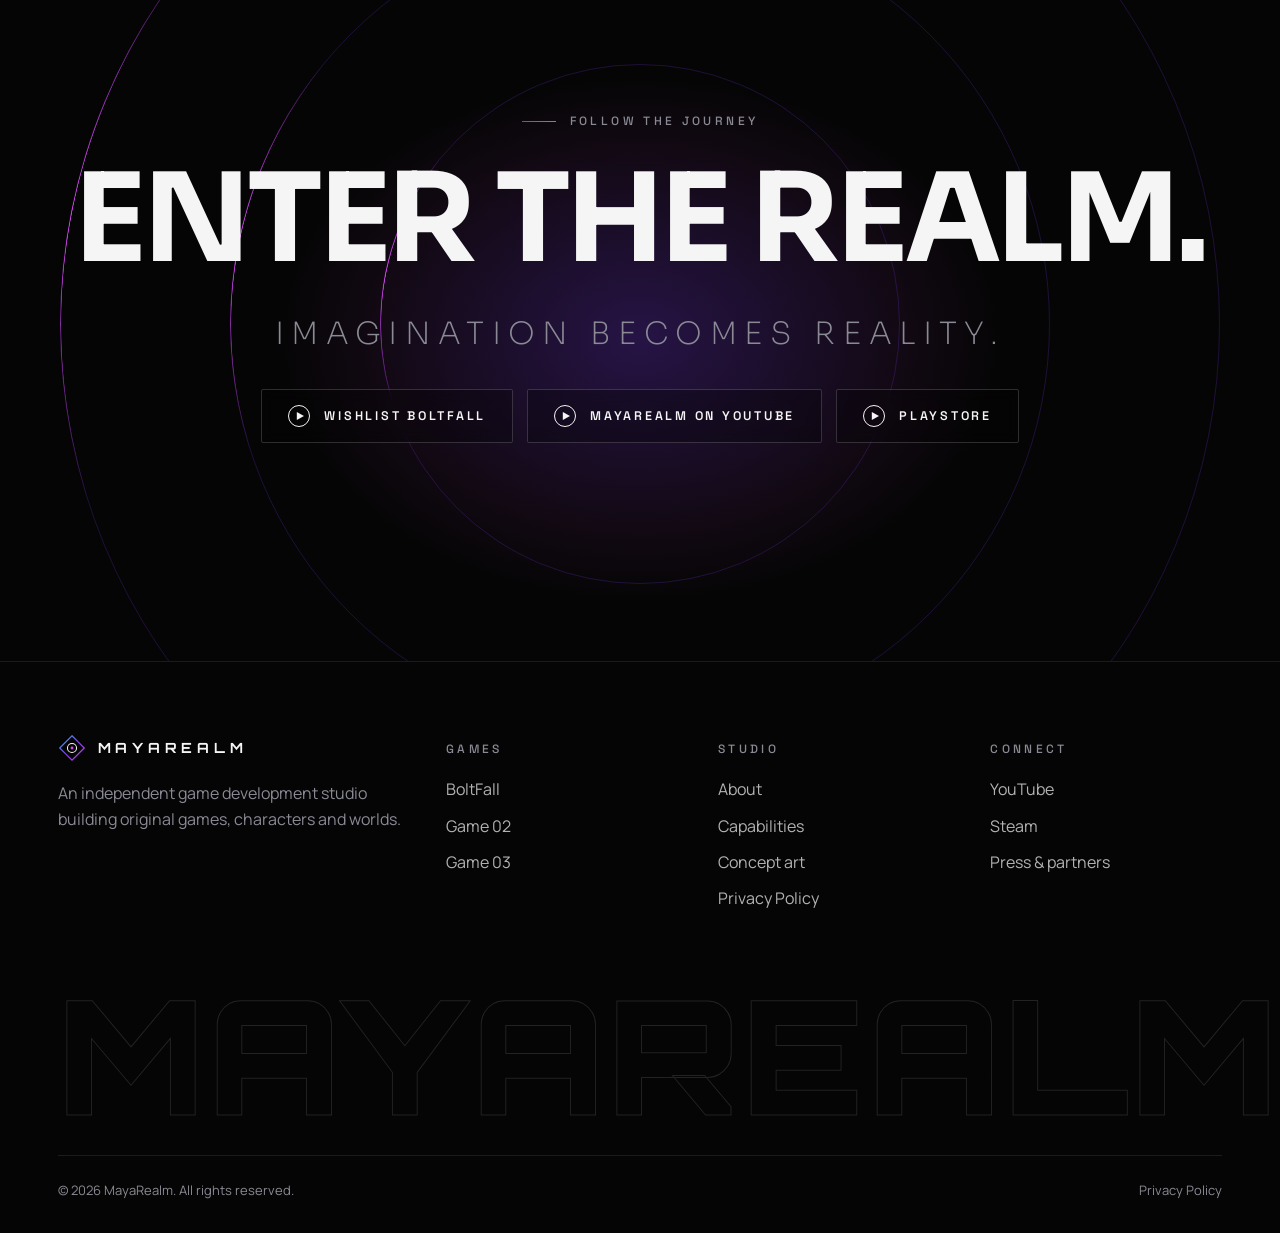
==== commit b4ad7a9c: "Update game status and release information in HTML" ====
--- a/index.html
+++ b/index.html
@@ -402,7 +402,7 @@
         <div class="hud-meta">
           <div><span class="label">Flagship</span><b>BOLTFALL</b></div>
           <div><span class="label">Platforms</span><b>PC · ANDROID · iOS</b></div>
-          <div><span class="label">Status</span><b>COMING SOON</b></div>
+          <div><span class="label">Status</span><b>Available on PlayStore</b></div>
         </div>
       </div>
     </div>
@@ -415,7 +415,7 @@
     <div class="wrap">
       <div class="feat-grid">
         <div class="feat-copy rv">
-          <div class="stamp"><span class="label eyebrow">Flagship title</span><span class="chip"><span class="dot"></span>Wishlist/Closed Test</span></div>
+          <div class="stamp"><span class="label eyebrow">Flagship title</span><span class="chip"><span class="dot"></span>Steam Wishlist/Available on Playstore</span></div>
           <h2 class="feat-title" data-text="BOLTFALL">BOLTFALL</h2>
           <p class="feat-head">Dodge. Survive. <span>Dominate.</span></p>
           <p class="lede">Enter a chaotic survival arena where danger comes from every direction. Master movement, outsmart deadly missiles and survive long enough to become the last one standing.</p>
@@ -441,7 +441,7 @@
             <span class="plat"><svg viewBox="0 0 24 24"><rect x="7" y="2.5" width="10" height="19" rx="2.5"/><path d="M10.5 4.8h3"/></svg>iOS</span>
           </div>
         </div>
-        <div><span class="label">Release status</span><b>Early October</b></div>
+        <div><span class="label">Release status</span><b>Released on 20th October 2026(Android)</b></div>
         <div><span class="label">Modes</span><b>Online · Offline</b></div>
       </div>
     </div>
@@ -458,7 +458,7 @@
       <div class="worlds">
         <article class="wcard big rv">
           <canvas id="w1" aria-hidden="true"></canvas>
-          <div class="wtop"><span class="chip"><span class="dot"></span>Coming soon</span><span class="explore">EXPLORE →</span></div>
+          <a href="https://play.google.com/store/apps/details?id=com.mayarealm.boltfall" class="btn btn-ghost" target="_blank" rel="noopener"><span class="play"><svg viewBox="0 0 10 10"><path d="M1 0l9 5-9 5z"/></svg></span>Playstore</a><span class="explore">EXPLORE →</span></div>
           <div class="wbody">
             <h3 class="wtitle">BOLTFALL</h3>
             <div class="wspecs"><span>Survival / Action</span><span>PC • Android • iOS</span></div>
@@ -605,6 +605,7 @@
       <div class="btn-row">
         <a href="https://store.steampowered.com/app/5245540/Boltfall" class="btn btn-ghost" target="_blank" rel="noopener"><span class="play"><svg viewBox="0 0 10 10"><path d="M1 0l9 5-9 5z"/></svg></span>Wishlist Boltfall</a>
         <a href="https://youtu.be/_QH2D4Q07lE" class="btn btn-ghost" target="_blank" rel="noopener"><span class="play"><svg viewBox="0 0 10 10"><path d="M1 0l9 5-9 5z"/></svg></span>MayaRealm on YouTube</a>
+        <a href="https://play.google.com/store/apps/details?id=com.mayarealm.boltfall" class="btn btn-ghost" target="_blank" rel="noopener"><span class="play"><svg viewBox="0 0 10 10"><path d="M1 0l9 5-9 5z"/></svg></span>Playstore</a>
       </div>
     </div>
   </section>
@@ -1033,6 +1034,7 @@
 const LINKS={
   steam:'',    // e.g. https://store.steampowered.com/app/XXXXXXX/BoltFall/
   youtube:'',  // e.g. https://www.youtube.com/@MayaRealm
+  playstore:'',  // e.g. https://play.google.com/store/apps/details?id=com.mayarealm.boltfall
   press:''     // e.g. mailto:press@yourdomain.com
 };
 document.querySelectorAll('[data-link]').forEach(a=>{const u=LINKS[a.dataset.link];if(!u)return;a.href=u;a.removeAttribute('data-toast');if(/^https?:/.test(u)){a.target='_blank';a.rel='noopener'}});
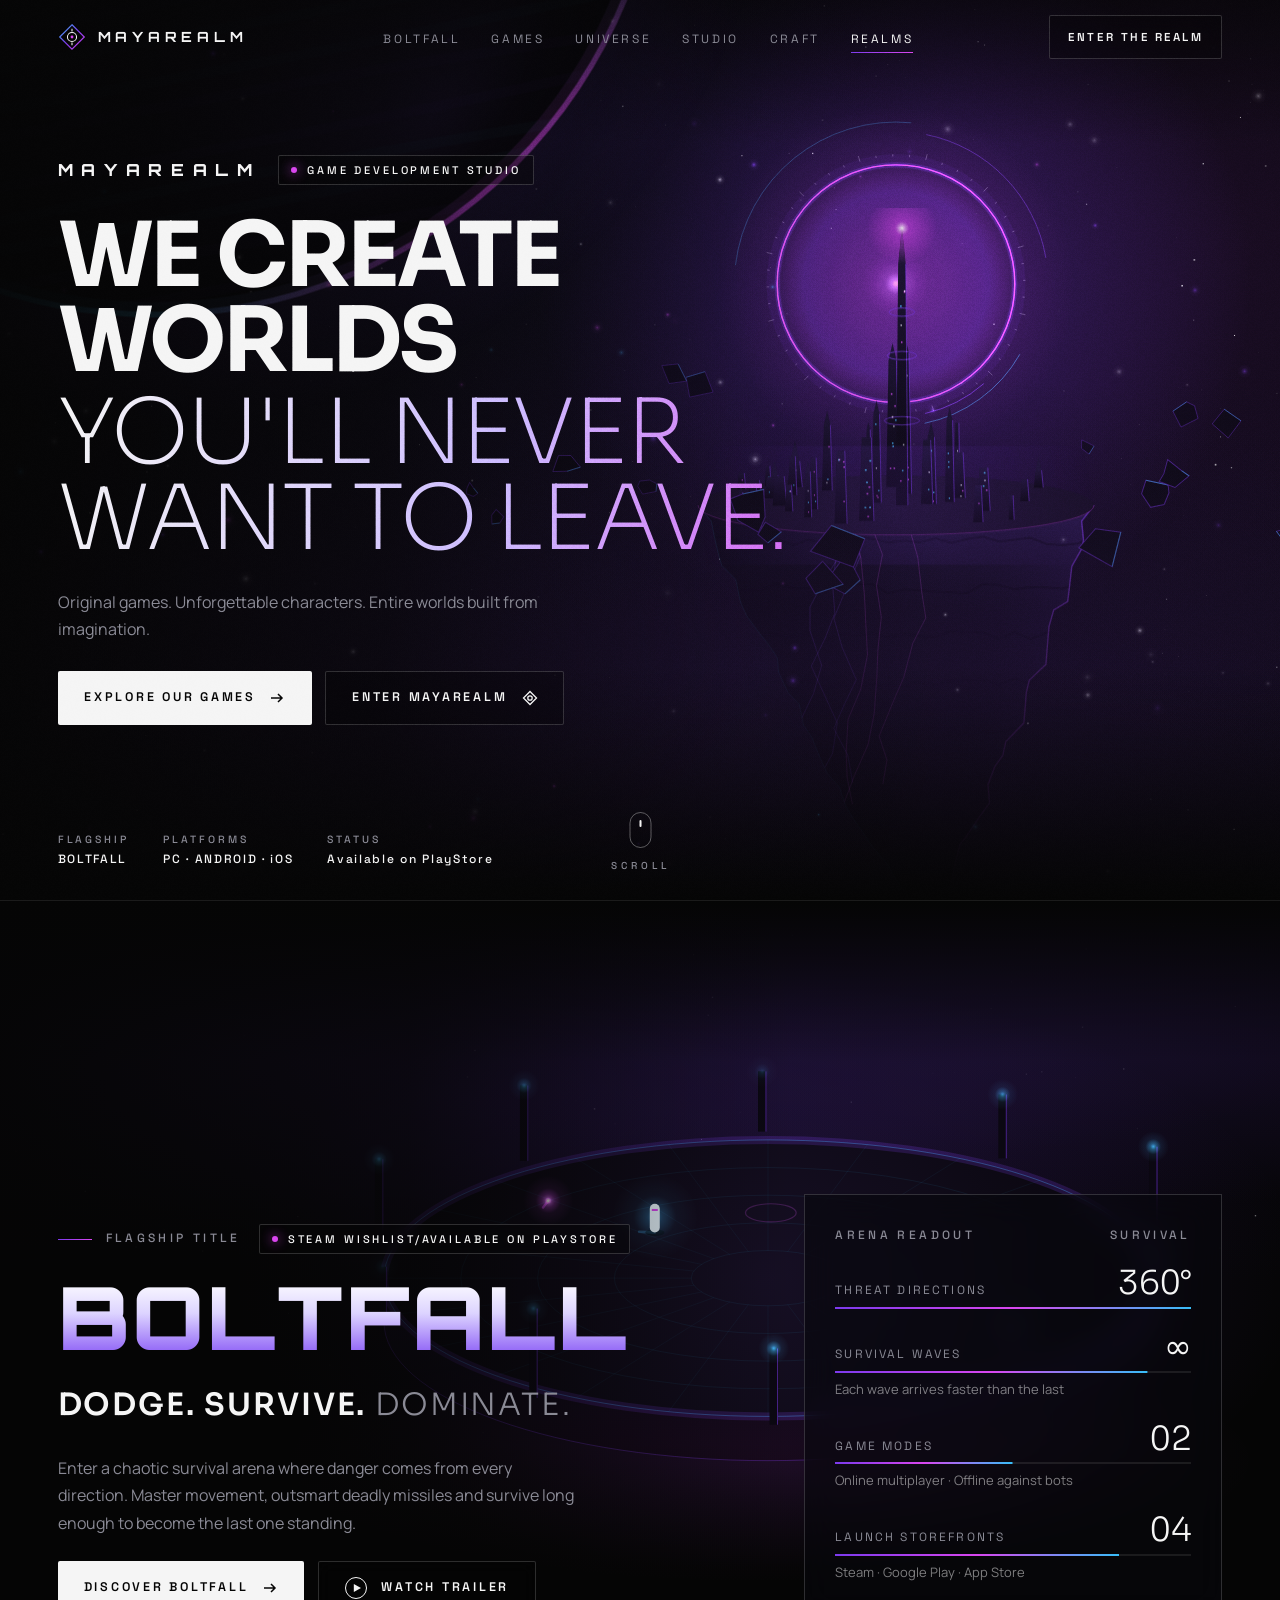
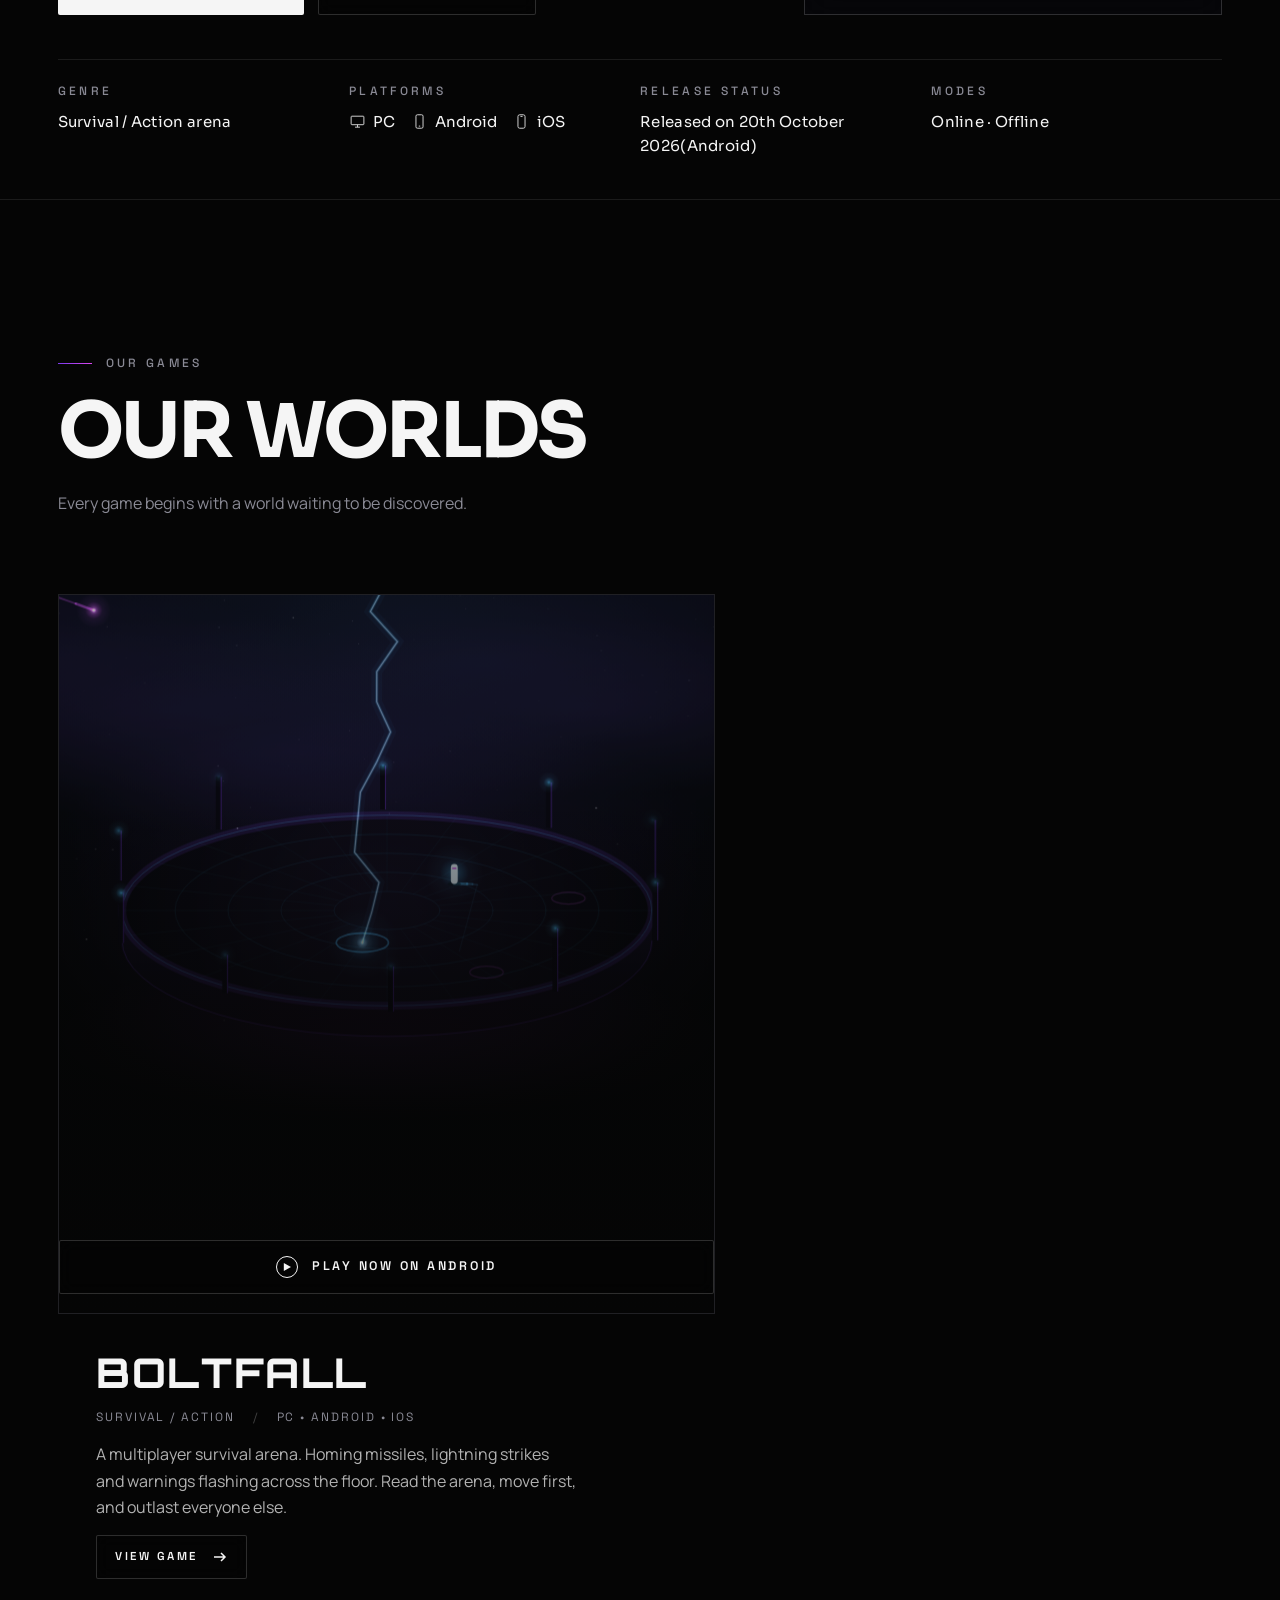
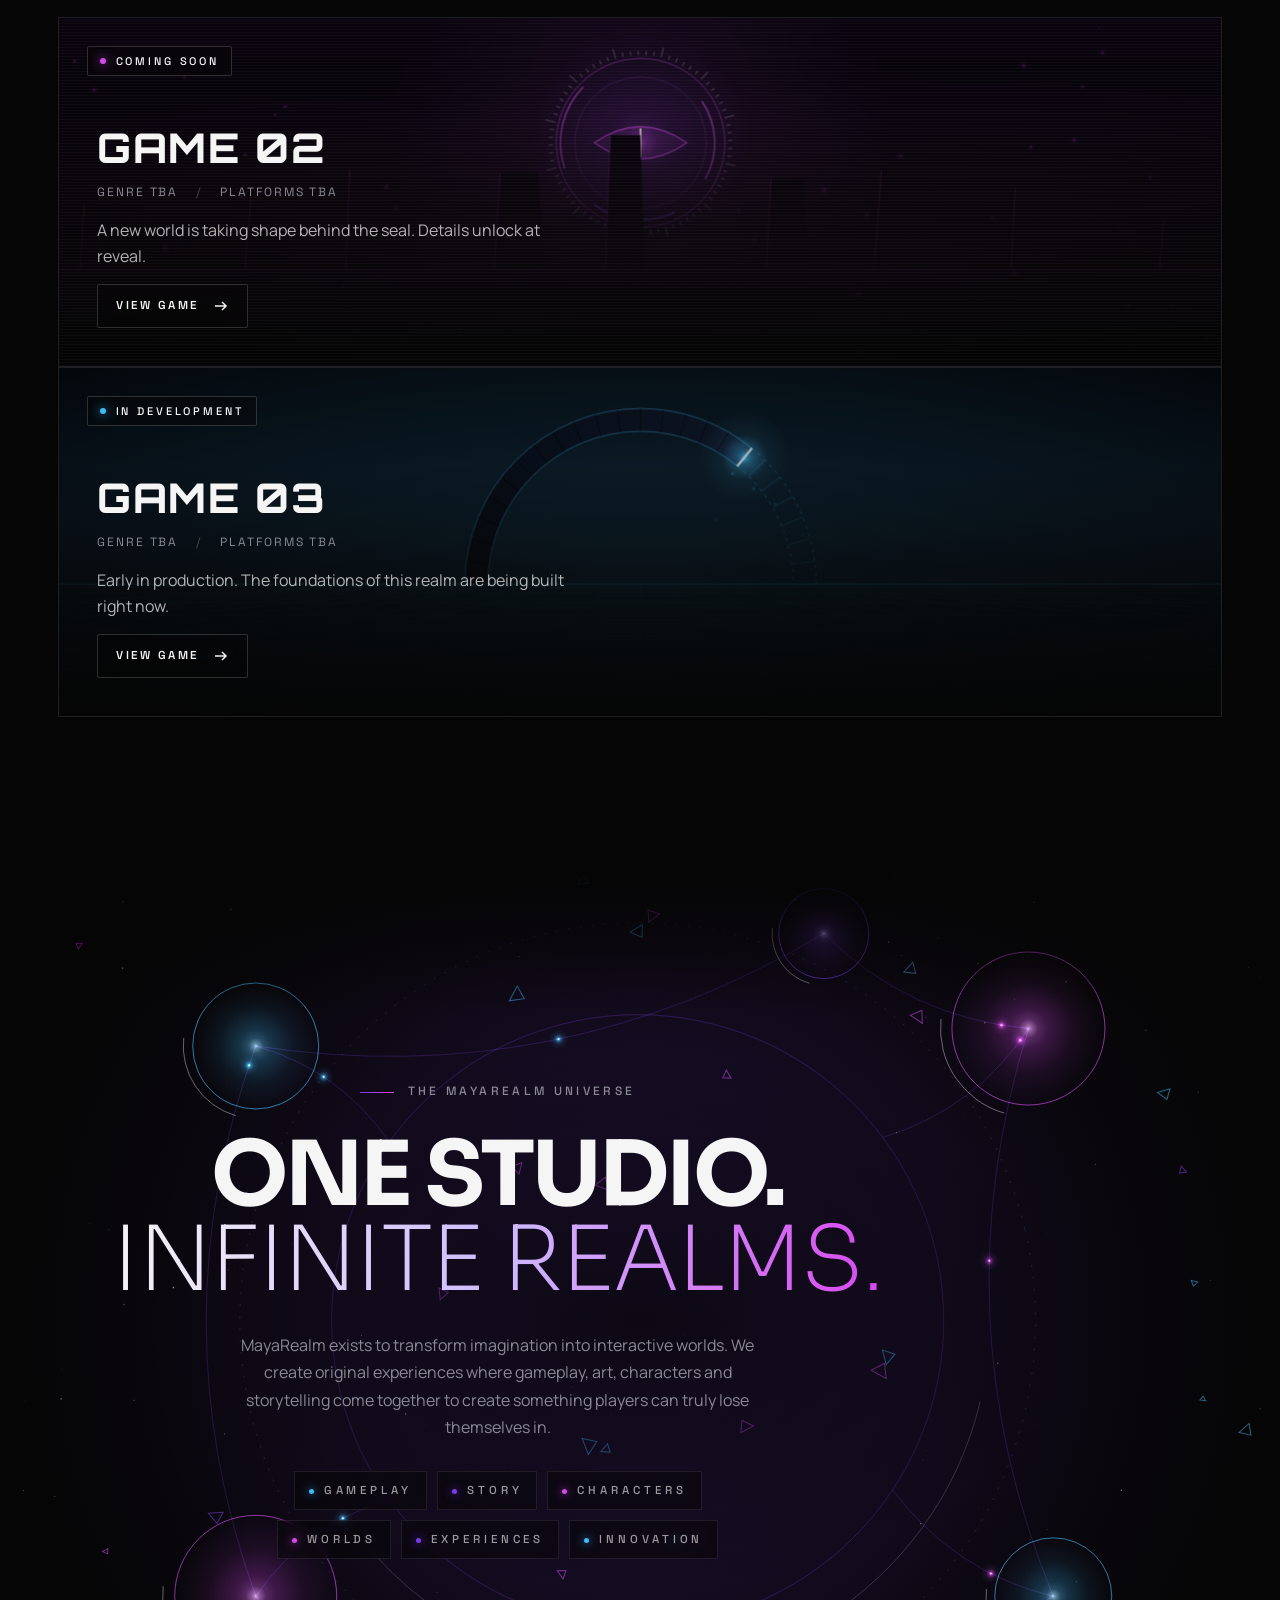
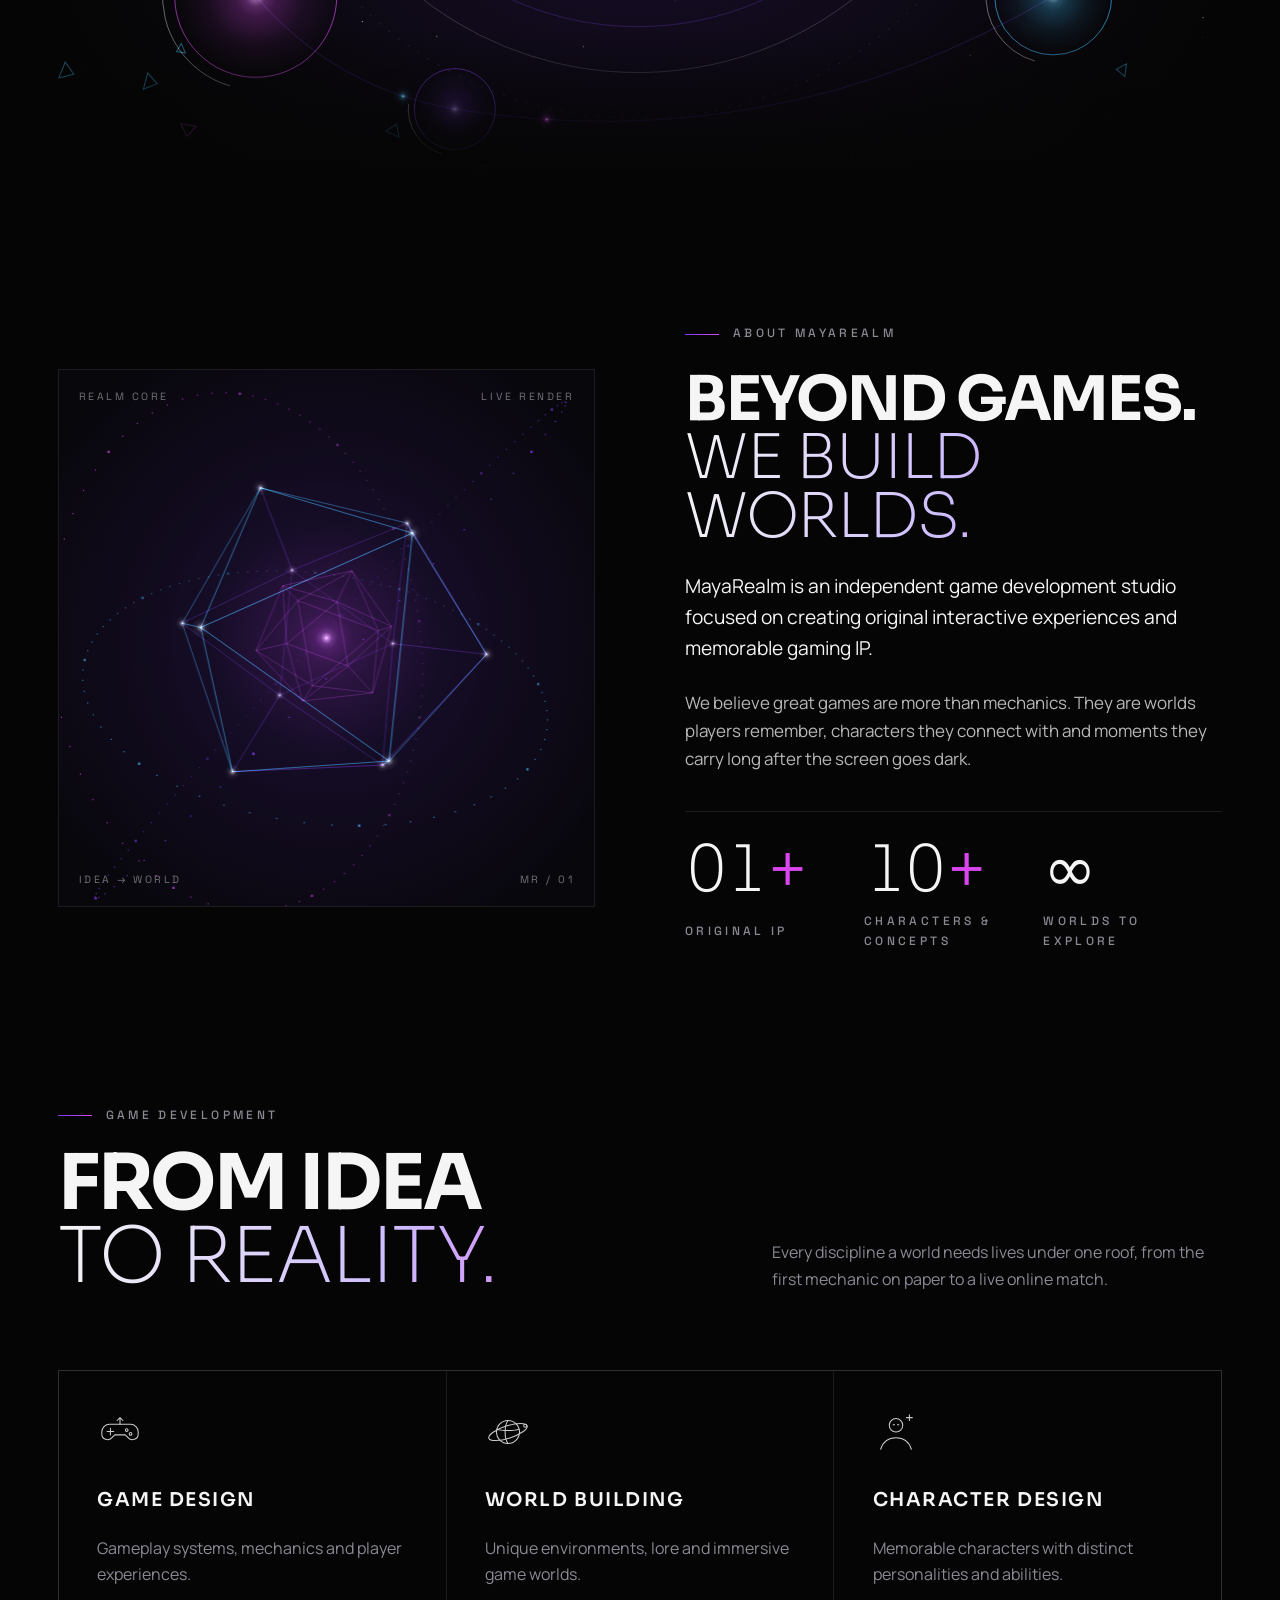
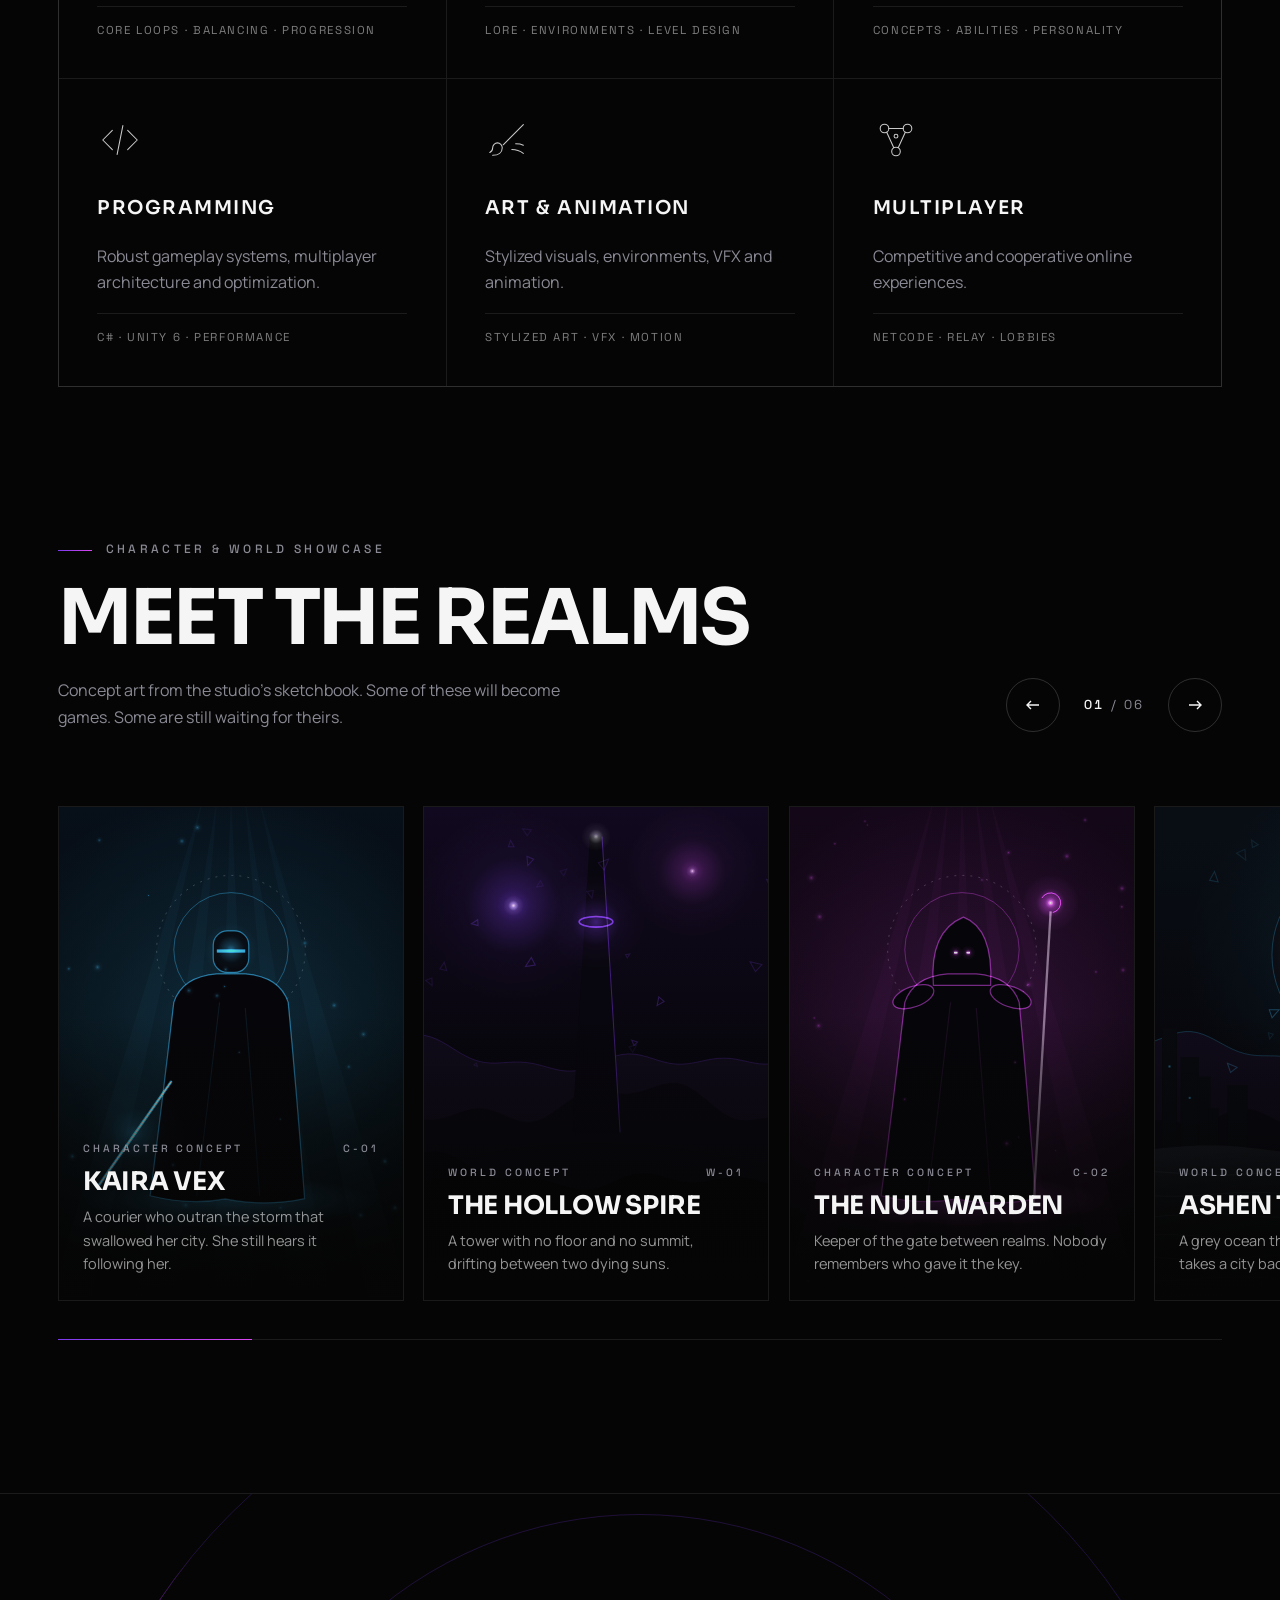
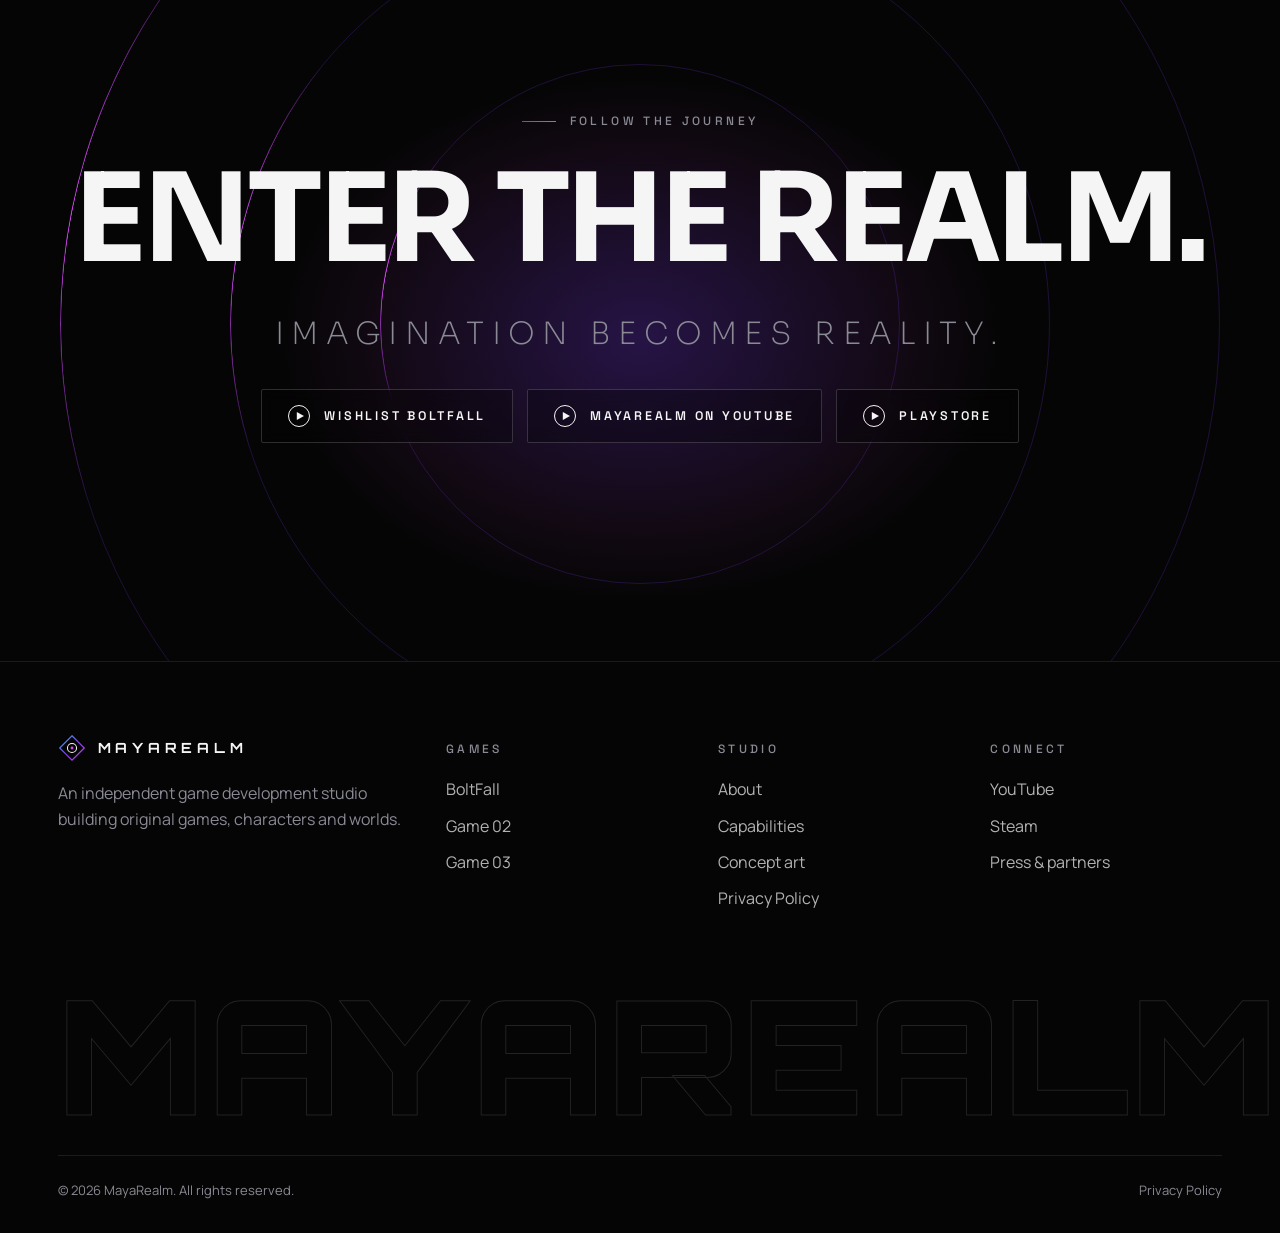
==== commit ed7ca89b: "Update button text for Playstore link" ====
--- a/index.html
+++ b/index.html
@@ -458,7 +458,7 @@
       <div class="worlds">
         <article class="wcard big rv">
           <canvas id="w1" aria-hidden="true"></canvas>
-          <a href="https://play.google.com/store/apps/details?id=com.mayarealm.boltfall" class="btn btn-ghost" target="_blank" rel="noopener"><span class="play"><svg viewBox="0 0 10 10"><path d="M1 0l9 5-9 5z"/></svg></span>Playstore</a><span class="explore">EXPLORE →</span></div>
+          <a href="https://play.google.com/store/apps/details?id=com.mayarealm.boltfall" class="btn btn-ghost" target="_blank" rel="noopener"><span class="play"><svg viewBox="0 0 10 10"><path d="M1 0l9 5-9 5z"/></svg></span>Play Now On Android</a><span class="explore">EXPLORE →</span></div>
           <div class="wbody">
             <h3 class="wtitle">BOLTFALL</h3>
             <div class="wspecs"><span>Survival / Action</span><span>PC • Android • iOS</span></div>
